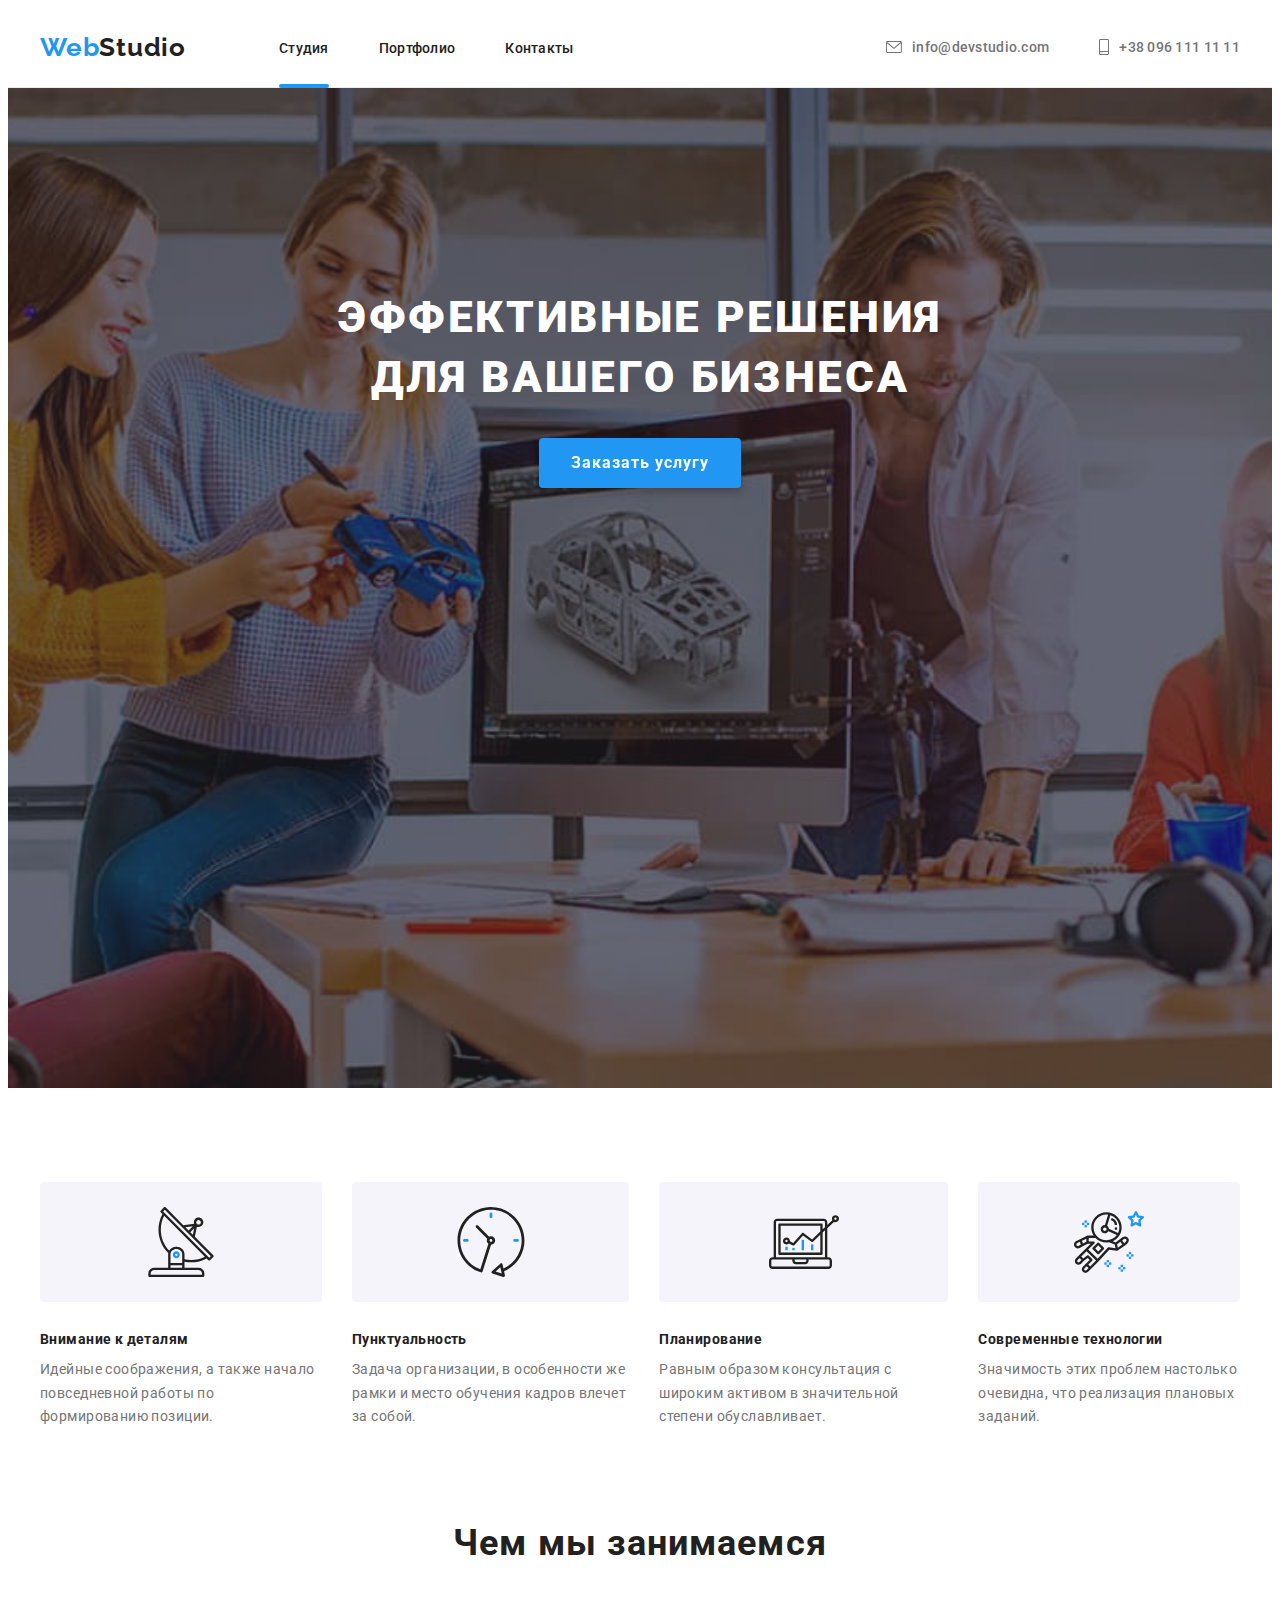
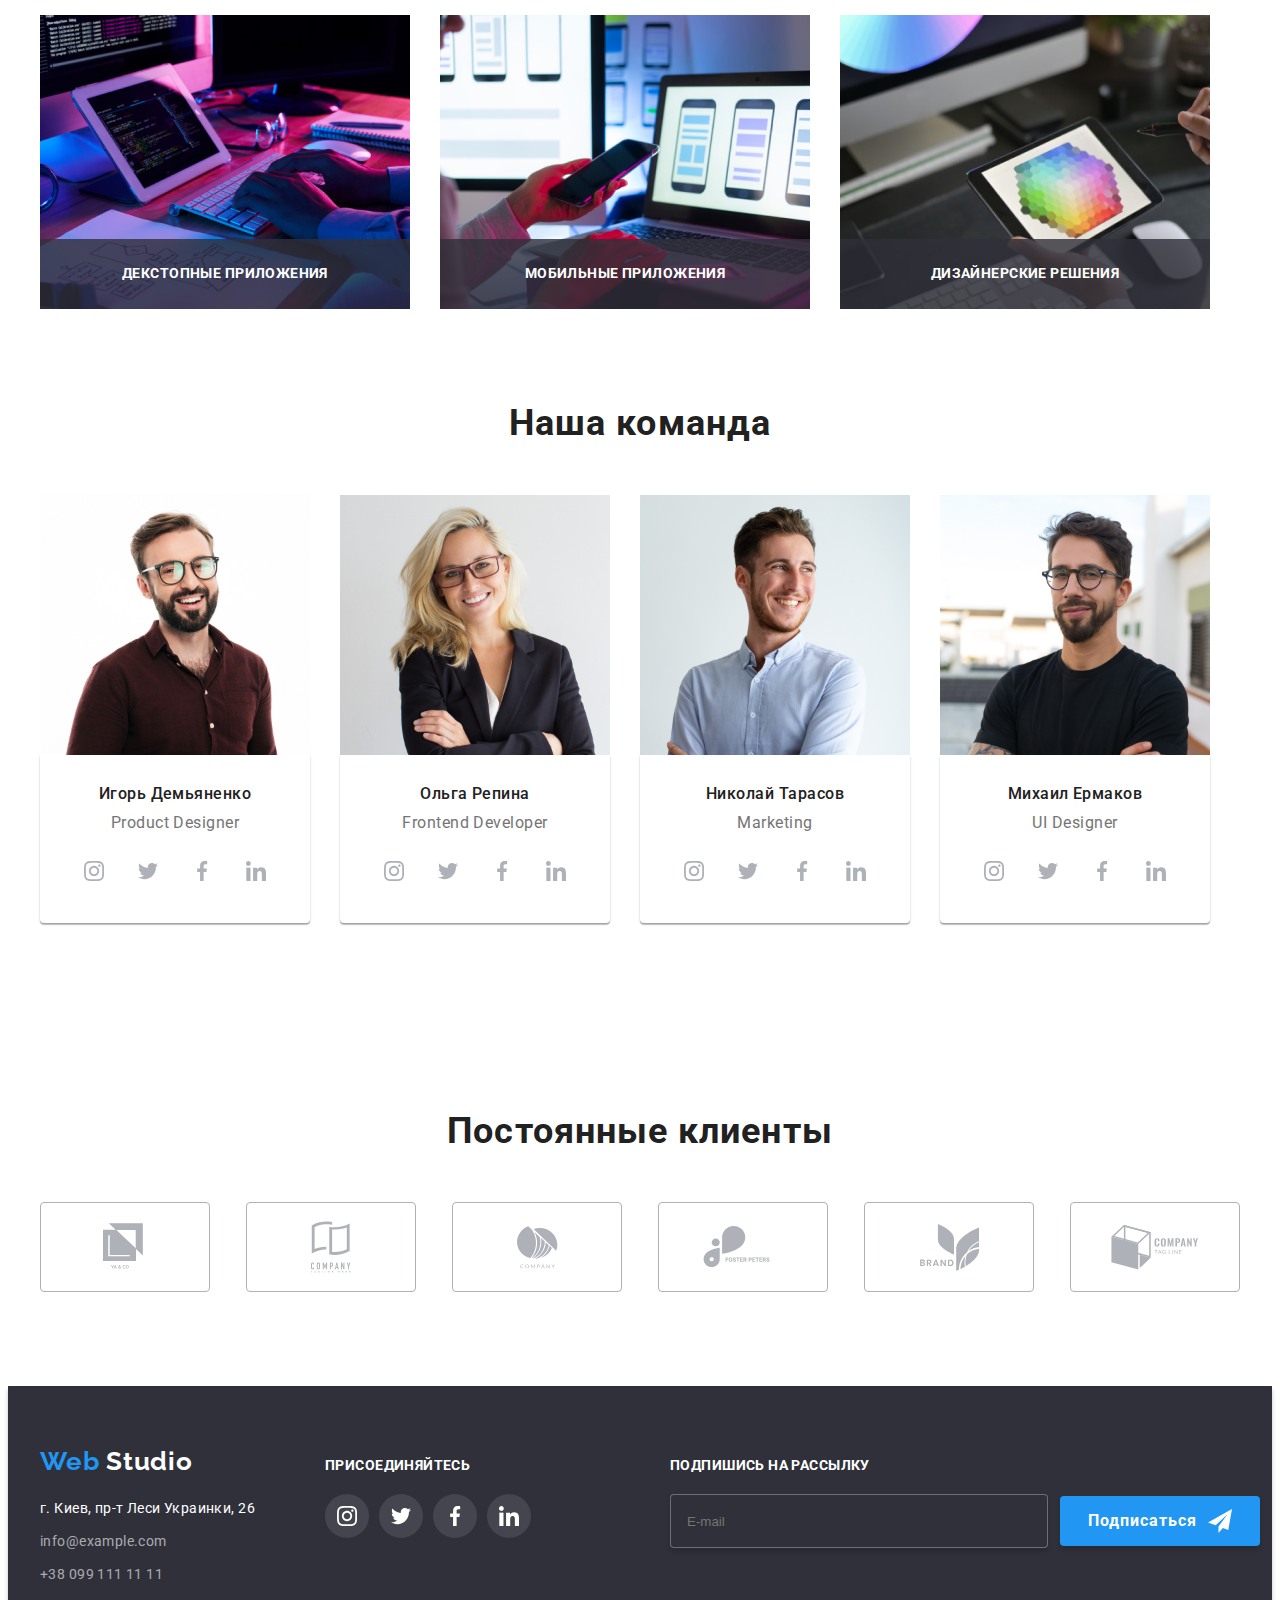
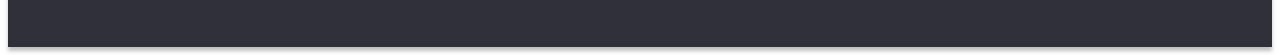
==== index.html @ d612d5bb "Добавление амперсанта" ====
<!DOCTYPE html>
<html lang="ru">
  <head>
    <meta charset="UTF-8" />
    <meta http-equiv="X-UA-Compatible" content="IE=edge" />
    <meta name="viewport" content="width=device-width, initial-scale=1.0" />
    <title>ВебСтудия</title>
    <link rel="preconnect" href="https://fonts.gstatic.com" />
    <link
      href="https://fonts.googleapis.com/css2?family=Raleway:wght@700&family=Roboto:wght@400;500;700;900&display=swap"
      rel="stylesheet"
    />
    <link
      rel="stylesheet"
      href="https://cdnjs.cloudflare.com/ajax/libs/modern-normalize/1.0.0/modern-normalize.css"
      integrity="sha512-Zx6MlUMKSVJoQ+83OwhdILe8cSEsCzfqThJd7J/VA2UrK6Ctj85p+xzqfyuNXE5B1k25uUdmJ2OzItbBy9GHAQ=="
      crossorigin="anonymous"
    />
    <link rel="stylesheet" href="./css/main.min.css" />
    <link
      rel="stylesheet"
      href="https://cdnjs.cloudflare.com/ajax/libs/animate.css/4.1.1/animate.min.css"
    />
  </head>
  <body>
    <header class="header">
      <div class="container nav-logo">
        <a class="logo"><span class="logo-web">Web</span>Studio</a>
        <nav class="navigation">
          <ul class="navigation-list list">
            <li class="navigation-item">
              <a class="navigation-link linner link" href="./index.html"
                >Студия</a
              >
            </li>
            <li class="navigation-item">
              <a class="navigation-link link" href="./portfolio.html"
                >Портфолио
              </a>
            </li>
            <li class="navigation-item">
              <a class="navigation-link link" href="">Контакты</a>
            </li>
          </ul>
        </nav>
        <ul class="navigation-list list">
          <li class="tel-list">
            <a class="tel-link link" href="mailto:info@example.com">
              <svg class="info-img" width="16px" height="12px">
                <use href="./images/sprite-too.svg#icon-envelope"></use>
              </svg>
              info@devstudio.com
            </a>
          </li>
          <li class="tel-list">
            <a class="tel-link link" href="tel:+380961111111">
              <svg class="info-img" width="10px" height="16px">
                <use href="./images/sprite-too.svg#icon-smartphone"></use>
              </svg>
              +38 096 111 11 11
            </a>
          </li>
        </ul>
      </div>
    </header>
    <main>
      <section class="hero overlay">
        <div class="container">
          <h1 class="main-heading">Эффективные решения для вашего бизнеса</h1>
          <button class="mobal-btn" type="button" data-modal-open>
            Заказать услугу
          </button>
        </div>
      </section>

      <section>
        <!-- features -->
        <h2 class="visually-hidden">Особенности</h2>

        <div class="container features">
          <ul class="list styless">
            <li class="lessons-pictures">
              <div class="block-svg">
                <svg class="features-svg">
                  <use href="./images/sprite-too.svg#icon-antenna"></use>
                </svg>
              </div>
              <h3 class="features-list">Внимание к деталям</h3>
              <p class="features-text">
                Идейные соображения, а также начало повседневной работы по
                формированию позиции.
              </p>
            </li>
            <li class="lessons-pictures">
              <div class="block-svg">
                <svg class="features-svg">
                  <use href="./images/sprite.svg#icon-clock"></use>
                </svg>
              </div>
              <h3 class="features-list">Пунктуальность</h3>
              <p class="features-text">
                Задача организации, в особенности же рамки и место обучения
                кадров влечет за собой.
              </p>
            </li>
            <li class="lessons-pictures">
              <div class="block-svg">
                <svg class="features-svg">
                  <use href="./images/sprite.svg#icon-diagram"></use>
                </svg>
              </div>
              <h3 class="features-list">Планирование</h3>
              <p class="features-text">
                Равным образом консультация с широким активом в значительной
                степени обуславливает.
              </p>
            </li>
            <li class="lessons-pictures">
              <div class="block-svg">
                <svg class="features-svg">
                  <use href="./images/sprite.svg#icon-astronaut"></use>
                </svg>
              </div>
              <h3 class="features-list">Современные технологии</h3>
              <p class="features-text">
                Значимость этих проблем настолько очевидна, что реализация
                плановых заданий.
              </p>
            </li>
          </ul>
        </div>
        <div class="container block">
          <h2 class="components">Чем мы занимаемся</h2>

          <ul class="list services">
            <li class="lessons-pictures">
              <img
                src="./images/img-studio/features1.png"
                alt="Работа с ноутом"
                width="370"
                height="294"
              />
              <div class="lessons-title">
                <h3 class="lessons-text">Декстопные приложения</h3>
              </div>
            </li>
            <li class="lessons-pictures">
              <img
                src="./images/img-studio/features2.png"
                alt="Работа с телефоном"
                width="370"
                height="294"
              />
              <div class="lessons-title">
                <h3 class="lessons-text">Мобильные приложения</h3>
              </div>
            </li>
            <li class="lessons-pictures">
              <img
                src="./images/img-studio/ftatures3.png"
                alt="Работа с планшетом"
                width="370"
                height="294"
              />
              <div class="lessons-title">
                <h3 class="lessons-text">Дизайнерские решения</h3>
              </div>
            </li>
          </ul>
        </div>
      </section>
      <section class="team-comando">
        <!-- rush-team -->

        <div class="container">
          <h2 class="components">Наша команда</h2>

          <ul class="list team">
            <li class="lessons-pictures">
              <img
                src="./images/img-studio/img-1.jpg"
                alt="дизайнер"
                width="270"
                height="260"
              />
              <div class="fio">
                <h3 class="rush-team">Игорь Демьяненко</h3>
                <p lang="en" class="profession">Product Designer</p>
                <ul class="social-list list link">
                  <li class="social-list-item">
                    <a href="" class="social-list-link">
                      <svg class="social-list-icon">
                        <use href="./images/sprite.svg#icon-instagram"></use>
                      </svg>
                    </a>
                  </li>
                  <li class="social-list-item">
                    <a href="" class="social-list-link">
                      <svg class="social-list-icon">
                        <use href="./images/sprite.svg#icon-twitter"></use>
                      </svg>
                    </a>
                  </li>
                  <li class="social-list-item">
                    <a href="" class="social-list-link">
                      <svg class="social-list-icon">
                        <use href="./images/sprite.svg#icon-facebook"></use>
                      </svg>
                    </a>
                  </li>
                  <li class="social-list-item">
                    <a href="" class="social-list-link">
                      <svg class="social-list-icon">
                        <use href="./images/sprite.svg#icon-linkedin"></use>
                      </svg>
                    </a>
                  </li>
                </ul>
              </div>
            </li>
            <li class="lessons-pictures">
              <img
                src="./images/img-studio/img-2.jpg"
                alt="разработчик"
                width="270"
                height="260"
              />
              <div class="fio">
                <h3 class="rush-team">Ольга Репина</h3>

                <p lang="en" class="profession">Frontend Developer</p>
                <ul class="social-list list link">
                  <li class="social-list-item">
                    <a href="" class="social-list-link">
                      <svg class="social-list-icon">
                        <use href="./images/sprite.svg#icon-instagram"></use>
                      </svg>
                    </a>
                  </li>
                  <li class="social-list-item">
                    <a href="" class="social-list-link">
                      <svg class="social-list-icon">
                        <use href="./images/sprite.svg#icon-twitter"></use>
                      </svg>
                    </a>
                  </li>
                  <li class="social-list-item">
                    <a href="" class="social-list-link">
                      <svg class="social-list-icon">
                        <use href="./images/sprite.svg#icon-facebook"></use>
                      </svg>
                    </a>
                  </li>
                  <li class="social-list-item">
                    <a href="" class="social-list-link">
                      <svg class="social-list-icon">
                        <use href="./images/sprite.svg#icon-linkedin"></use>
                      </svg>
                    </a>
                  </li>
                </ul>
              </div>
            </li>
            <li class="lessons-pictures">
              <img
                src="./images/img-studio/img-3.jpg"
                alt="маркетолог"
                width="270"
                height="260"
              />
              <div class="fio">
                <h3 class="rush-team">Николай Тарасов</h3>

                <p lang="en" class="profession">Marketing</p>
                <ul class="social-list list link">
                  <li class="social-list-item">
                    <a href="" class="social-list-link">
                      <svg class="social-list-icon">
                        <use href="./images/sprite.svg#icon-instagram"></use>
                      </svg>
                    </a>
                  </li>
                  <li class="social-list-item">
                    <a href="" class="social-list-link">
                      <svg class="social-list-icon">
                        <use href="./images/sprite.svg#icon-twitter"></use>
                      </svg>
                    </a>
                  </li>
                  <li class="social-list-item">
                    <a href="" class="social-list-link">
                      <svg class="social-list-icon">
                        <use href="./images/sprite.svg#icon-facebook"></use>
                      </svg>
                    </a>
                  </li>
                  <li class="social-list-item">
                    <a href="" class="social-list-link">
                      <svg class="social-list-icon">
                        <use href="./images/sprite.svg#icon-linkedin"></use>
                      </svg>
                    </a>
                  </li>
                </ul>
              </div>
            </li>
            <li class="lessons-pictures">
              <img
                src="./images/img-studio/img-4.jpg"
                alt="дизайнер"
                width="270"
                height="260"
              />
              <div class="fio">
                <h3 class="rush-team">Михаил Ермаков</h3>
                <p lang="en" class="profession">UI Designer</p>
                <ul class="social-list list link">
                  <li class="social-list-item">
                    <a href="" class="social-list-link">
                      <svg class="social-list-icon">
                        <use href="./images/sprite.svg#icon-instagram"></use>
                      </svg>
                    </a>
                  </li>
                  <li class="social-list-item">
                    <a href="" class="social-list-link">
                      <svg class="social-list-icon">
                        <use href="./images/sprite.svg#icon-twitter"></use>
                      </svg>
                    </a>
                  </li>
                  <li class="social-list-item">
                    <a href="" class="social-list-link">
                      <svg class="social-list-icon">
                        <use href="./images/sprite.svg#icon-facebook"></use>
                      </svg>
                    </a>
                  </li>
                  <li class="social-list-item">
                    <a href="" class="social-list-link">
                      <svg class="social-list-icon">
                        <use href="./images/sprite.svg#icon-linkedin"></use>
                      </svg>
                    </a>
                  </li>
                </ul>
              </div>
            </li>
          </ul>
        </div>
      </section>

      <!----Постоянные клиенты---->
      <section>
        <div class="container box">
          <h2 class="components">Постоянные клиенты</h2>

          <ul class="clients-list list">
            <li class="clients-list-item">
              <a href="" class="clients-link link">
                <svg class="clients-svg" width="44" height="49">
                  <use href="./images/sprite-client.svg#icon-logo-1"></use>
                </svg>
              </a>
            </li>
            <li class="clients-list-item">
              <a href="" class="clients-link link">
                <svg class="clients-svg" width="40" height="52">
                  <use href="./images/sprite-client.svg#icon-logo-2"></use>
                </svg>
              </a>
            </li>
            <li class="clients-list-item">
              <a href="" class="clients-link link">
                <svg class="clients-svg" width="41" height="43">
                  <use href="./images/sprite-client.svg#icon-logo-3"></use>
                </svg>
              </a>
            </li>
            <li class="clients-list-item">
              <a href="" class="clients-link link">
                <svg class="clients-svg" width="80" height="42">
                  <use href="./images/sprite-client.svg#icon-logo-4"></use>
                </svg>
              </a>
            </li>
            <li class="clients-list-item">
              <a href="" class="clients-link link">
                <svg class="clients-svg" width="59" height="47">
                  <use href="./images/sprite-client.svg#icon-logo-5"></use>
                </svg>
              </a>
            </li>
            <li class="clients-list-item">
              <a href="" class="clients-link link">
                <svg class="clients-svg" width="88" height="45">
                  <use href="./images/sprite-client.svg#icon-logo-6"></use>
                </svg>
              </a>
            </li>
          </ul>
        </div>
      </section>
    </main>

    <footer class="footer-black">
      <div class="container main-footer-box">
        <div class="footer-box">
          <address class="">
            <a class="logo-contact">
              <span class="logo-web">Web</span>
              <span class="logo-footer">Studio</span>
            </a>
            <div class="address-item">
              <p class="city">г. Киев, пр-т Леси Украинки, 26</p>
              <ul class="list">
                <li class="info">
                  <a class="mail-tel link" href="mailto:info@example.com"
                    >info@example.com</a
                  >
                </li>
                <li>
                  <a class="mail-tel link" href="tel:+380991111111"
                    >+38 099 111 11 11</a
                  >
                </li>
              </ul>
            </div>
          </address>
        </div>
        <div class="footer-box-second">
          <p class="footer-title">Присоединяйтесь</p>
          <ul class="footer-list list">
            <li class="social-item">
              <a href="" class="social-link link">
                <svg class="social-list-icon">
                  <use href="./images/sprite.svg#icon-instagram"></use>
                </svg>
              </a>
            </li>
            <li class="social-item">
              <a href="" class="social-link link">
                <svg class="social-list-icon">
                  <use href="./images/sprite.svg#icon-twitter"></use>
                </svg>
              </a>
            </li>
            <li class="social-item">
              <a href="" class="social-link link">
                <svg class="social-list-icon">
                  <use href="./images/sprite.svg#icon-facebook"></use>
                </svg>
              </a>
            </li>
            <li class="social-item">
              <a href="" class="social-link link">
                <svg class="social-list-icon">
                  <use href="./images/sprite.svg#icon-linkedin"></use>
                </svg>
              </a>
            </li>
          </ul>
        </div>

        <div class="footer-form-main">
          <form name="footer-form" class="footer-form-email">
            <b class="footer-text">Подпишись на рассылку</b>
            <span class="footer-email-button">
              <label>
                <input
                  type="email"
                  name="email"
                  placeholder="E-mail"
                  class="footer-email-input"
                />
              </label>
              <button type="submit" class="footer-form-button">
                <span class="footer-button-text">Подписаться</span>
                <svg class="footer-button-icon">
                  <use href="./images/sprite-f.svg#icon-icon-send"></use>
                </svg>
              </button>
            </span>
          </form>
        </div>
      </div>
    </footer>

    <div class="backdrop is-hidden" data-modal>
      <div class="modal">
        <button type="button" class="modal-close-btn" data-modal-close>
          <svg class="mobal-close-icon" width="11" height="11">
            <use href="./images/sprite-x.svg#icon-close"></use>
          </svg>
        </button>
        <form action="#" class="modal-form">
          <b class="mobal-form-text">Оставьте свои данные, мы вам перезвоним</b>
          <label class="modal-form-field">
            <span class="modal-name">Имя</span>

            <span class="modal-form-input-wrapper">
              <input
                type="text"
                name="user-name"
                class="modal-form-input"
                required
                minlength="2"
              />
              <svg class="modal-form-icon" width="18" height="18">
                <use href="./images/sprite-modal.svg#icon-person"></use>
              </svg>
            </span>
          </label>
          <label class="modal-form-field">
            <span class="modal-name">Телефон</span>

            <span class="modal-form-input-wrapper">
              <input
                type="tel"
                name="user-phone"
                class="modal-form-input"
                required
                pattern="[0-9]{3}-[0-9]{3}-[0-9]{2}-[0-9]{2}"
                title="096-111-11-11"
              />
              <svg class="modal-form-icon" width="18" height="18">
                <use
                  href="./images/sprite-modal.svg#icon-phone-black-18dp-1"
                ></use>
              </svg>
            </span>
          </label>
          <label class="modal-form-field">
            <span class="modal-name">Почта</span>

            <span class="modal-form-input-wrapper">
              <input type="email" name="user-email" class="modal-form-input" />
              <svg class="modal-form-icon" width="18" height="18">
                <use
                  href="./images/sprite-modal.svg#icon-email-black-18dp-1"
                ></use>
              </svg>
            </span>
          </label>
          <label class="modal-form-field">
            <span class="modal-name">Комментарий</span>

            <span class="user-form-message">
              <textarea
                name="user-massage"
                class="modal-form-message"
                placeholder="Введите текст"
              ></textarea>
            </span>
          </label>
          <input
            type="checkbox"
            id="user-term"
            name="user-term"
            class="modal-form-term visually-hidden"
          />
          <label for="user-term" class="modal-form-check-desc"
            >Соглашаюсь с рассылкой и принимаю&nbsp;
            <a href="" class="contract">Условия договора</a>
          </label>
          <button type="submit" class="modal-form-btn">Отправить</button>
        </form>
      </div>
    </div>
    <script src="./js/modal.js"></script>
  </body>
</html>
---- css/main.min.css ----
:root{--main-font: Roboto, sans-serif;--secondari-font: Raleway, sans-serif;--accent-color: #2196f3;--accent-text-color: #212121;--accent-too-color: #757575;--color-white: #ffffff;--card-set-gap: 30px;--functcii--transition: 250ms cubic-bezier(0.4, 0, 0.2, 1)}.visually-hidden{position:absolute;width:1px;height:1px;margin:-1px;border:0;padding:0;white-space:nowrap;clip-path:inset(100%);clip:rect(0 0 0 0);overflow:hidden}body{font-family:var(--main-font)}.link{text-decoration:none}.list{list-style:none}.address{font-style:normal}button{font-family:inherit}h1,h2,h3,h4,h5,h6,p{margin:0}ul,ol{margin:0;padding:0}img{display:block;max-width:100%}.container{margin-left:auto;margin-right:auto;width:1200px;padding-left:15px;padding-right:15px}.mobal-btn{font-weight:700;font-size:16px;line-height:1.87;letter-spacing:0.06em;cursor:pointer;background-color:var(--accent-color);color:var(--color-white);padding:10px 32px;filter:drop-shadow(0px 4px 4px rgba(0,0,0,0.25));border-radius:4px;border:0;transition:background-color 250ms cubic-bezier(0.4, 0, 0.2, 1)}.mobal-btn:hover,.mobal-btn:focus{background-color:#1182df}.logo{font-family:var(--secondari-font);font-weight:700;font-size:26px;line-height:1.19;letter-spacing:0.03em;color:var(--accent-text-color);margin-right:93px}.logo-web{color:var(--accent-color)}.social-list-icon{width:20px;height:20px;fill:currentColor;transition:250ms cubic-bezier(0.4, 0, 0.2, 1)}.social-list-link:hover .social-list-icon,.social-list-link:focus .social-list-icon{color:var(--color-white)}.social-list{display:flex;align-items:center;justify-content:space-between}.social-list-link{display:flex;justify-content:center;align-items:center;width:44px;height:44px;border-radius:50%;color:#afb1b8;transition:250ms cubic-bezier(0.4, 0, 0.2, 1)}.social-list-link:hover,.social-list-link:focus{background-color:var(--accent-color);color:var(--accent-color)}.footer-list{display:flex;align-items:center;justify-content:space-between;margin-top:20px;width:206px;height:44px}.social-item{display:flex;align-items:center;justify-content:center}.social-link{display:flex;justify-content:center;align-items:center;width:44px;height:44px;border-radius:50%;color:var(--color-white);background-color:rgba(255,255,255,0.1);transition:250ms cubic-bezier(0.4, 0, 0.2, 1);color:var(--color-white)}.social-link:hover,.social-link:focus{background-color:var(--accent-color);color:var(--color-white)}.components{font-weight:700;font-size:36px;line-height:1.16;text-align:center;letter-spacing:0.03em;color:var(--accent-text-color);margin-bottom:50px}.lessons-pictures{background:var(--color-white);position:relative}.lessons-pictures:not(:last-child){margin-right:30px}.logo-footer{color:var(--color-white)}.logo-contact{font-family:var(--secondari-font);font-weight:700;font-size:26px;line-height:1.19;letter-spacing:0.03em;color:var(--accent-text-color);margin-bottom:20px;font-style:normal;display:block}.city{font-size:14px;line-height:1.71;letter-spacing:0.03em;color:var(--color-white);margin-bottom:9px}.info:not(:last-child){margin-bottom:9px}.mail-tel{font-size:14px;line-height:1.71;letter-spacing:0.03em;color:rgba(255,255,255,0.6);background:#2f303a}.address-item{font-style:normal}.address-item:not(:last-child){margin-bottom:9px}.backdrop{position:fixed;top:0;left:0;width:100vw;height:100vh;background-color:rgba(0,0,0,0.5);opacity:1;transition:opascity 250ms cubic-bezier(0.4, 0, 0.2, 1),250ms cubic-bezier(0.4, 0, 0.2, 1)}.modal{position:absolute;top:50%;left:50%;width:528px;height:580px;background-color:var(--color-white);padding:40px;transform:translate(-50%, -50%) scale(1);transition:transform 250ms cubic-bezier(0.4, 0, 0.2, 1)}.modal-close-btn{position:absolute;justify-content:center;align-items:center;top:8px;right:8px;width:30px;height:30px;background:transparent;border:1px solid rgba(0,0,0,0.1);border-radius:50%;cursor:pointer;outline:none;transition:fill 250ms cubic-bezier(0.4, 0, 0.2, 1)}.modal-close-btn:hover,.modal-close-btn:focus{fill:var(--accent-color)}.is-hidden{opacity:0;visibility:hidden;pointer-events:none}.backdrop.is-hidden .modal{transform:translate(-50%, -50%) scale(1.1)}.mobal-form-text{font-weight:700;font-size:20px;line-height:1.15;text-align:center;letter-spacing:0.03em;color:#212121;margin-bottom:12px}.modal-form{display:flex;flex-direction:column}.modal-form-input-wrapper{position:relative;display:block;margin-top:4px;margin-bottom:10px}.user-form-message{display:block;margin-top:4px;margin-bottom:20px}.modal-form-input{width:100%;height:40px;border:1px solid rgba(33,33,33,0.2);border-radius:4px;padding-left:42px;transition:border-color 250ms cubic-bezier(0.4, 0, 0.2, 1)}.modal-form-input:focus{outline:none;border-color:var(--accent-color)}.modal-form-icon{position:absolute;top:50%;left:12px;transform:translateY(-50%);fill:#212121;transition:fill 250ms cubic-bezier(0.4, 0, 0.2, 1)}.modal-form-input:focus+.modal-form-icon{fill:var(--accent-color)}.modal-form-message{width:100%;height:120px;border:1px solid rgba(33,33,33,0.2);border-radius:4px;padding:12px 16px;resize:none;transition:border-color 250ms cubic-bezier(0.4, 0, 0.2, 1)}.modal-form-message:focus{outline:none;border-color:var(--accent-color)}.modal-form-check-desc{font-size:12px;display:flex;align-items:center}.modal-form-check-desc::before{content:"";display:block;width:16px;height:16px;border:1px solid #000000;cursor:pointer;margin-right:8px}.modal-form-term:checked+.modal-form-check-desc::before{background-image:url("../images/vector.svg");background-position:center;background-color:var(--accent-color);background-repeat:no-repeat}.modal-form-term:focus+.modal-form-check-desc::before{box-shadow:0 0 0 1px #2196f3}.modal-form-btn{font-weight:700;font-size:16px;line-height:1.87;letter-spacing:0.06em;cursor:pointer;background-color:var(--accent-color);color:var(--color-white);padding:10px 32px;filter:drop-shadow(0px 4px 4px rgba(0,0,0,0.25));border-radius:4px;border:0;margin-top:30px;align-self:center;transition:background-color 250ms cubic-bezier(0.4, 0, 0.2, 1)}.modal-form-btn:hover,.modal-form-btn:focus{background-color:#1182df}.contract{color:var(--accent-color)}.modal-name{font-size:12px;line-height:1.16;letter-spacing:0.01em;color:#757575}.header{padding-top:24px;padding-bottom:24px;display:flex;justify-content:space-between;align-items:center;border-bottom:1px solid #ececec}.tel-link{display:flex;justify-content:center;align-items:center;font-weight:500;font-size:14px;line-height:1.1;letter-spacing:0.02em;color:var(--accent-too-color);transition:var(--functcii--transition)}.tel-link:hover,.tel-link:focus{color:var(--accent-color);transition:250ms cubic-bezier(0.4, 0, 0.2, 1)}.tel-list{display:block}.tel-list:not(:last-child){margin-right:50px}.info-img{justify-content:center;align-items:center;margin-right:10px;fill:currentColor}.linner::after{content:"";position:absolute;left:0;bottom:0;display:block;width:100%;height:4px;background-color:var(--accent-color);margin-bottom:-32px;border-radius:2px}.navigation{display:flex;align-items:center}.navigation-list{display:flex;margin-left:auto;align-items:center}.nav-logo{display:flex;align-items:center}.navigation-link{font-weight:500;font-size:14px;line-height:1.14;letter-spacing:0.02em;color:var(--accent-text-color);position:relative;transition:var(--functcii--transition)}.navigation-link:hover,.navigation-link:focus{background-color:var(--color-white);color:var(--accent-color);transition:var(--functcii--transition)}.navigation-item:not(:last-child){margin-right:50px}.hero{color:var(--color-white);background-color:#2f303a;text-align:center;padding-top:200px;padding-bottom:200px}.overlay{max-width:1600px;height:600px;margin-left:auto;margin-right:auto;background-image:linear-gradient(to right, rgba(47,48,58,0.4), rgba(47,48,58,0.4)),url("../images/img-studio/Img-9.jpg");background-repeat:no-repeat;background-position:center 0;background-size:cover}.main-heading{font-weight:900;font-size:44px;line-height:1.36;text-align:center;letter-spacing:0.06em;text-transform:uppercase;margin:0 auto;margin-bottom:30px;max-width:696px}.features-list{font-weight:700;font-size:14px;line-height:1.14;letter-spacing:0.03em;color:var(--accent-text-color);margin-bottom:10px}.features-text{font-size:14px;line-height:1.7;letter-spacing:0.03em;color:var(--accent-too-color)}.features{display:flex;padding-bottom:47px;padding-top:94px}.features-svg{width:70px;height:70px}.block-svg{display:flex;height:120px;background-repeat:no-repeat;background-position:center;align-items:center;justify-content:center;margin-bottom:30px;background:#f5f4fa;border-radius:4px}.styless{display:flex}.lessons-title{display:flex;justify-content:center;align-items:center;width:100%;height:70px;position:absolute;bottom:0;pointer-events:none;background-color:rgba(47,48,58,0.8)}.lessons-text{font-weight:700;font-size:14px;line-height:1.14;text-align:center;letter-spacing:0.03em;text-transform:uppercase;color:var(--color-white)}.services{display:flex}.block{padding-top:47px}.team{display:flex}.fio{padding:30px 32px;background:var(--color-white);box-shadow:0px 1px 3px rgba(0,0,0,0.12),0px 1px 1px rgba(0,0,0,0.14),0px 2px 1px rgba(0,0,0,0.2);border-radius:0px 0px 4px 4px}.rush-team{font-weight:500;font-size:16px;line-height:1.18;text-align:center;letter-spacing:0.03em;color:var(--accent-text-color);margin-bottom:10px}.profession{font-size:16px;line-height:1.18;text-align:center;letter-spacing:0.03em;color:var(--accent-too-color);margin-bottom:16px}.team-comando{padding-top:94px;padding-bottom:86px}.clients-list{display:flex;align-items:center;justify-content:space-between}.clients-link{display:flex;justify-content:center;align-items:center;width:170px;height:90px;border:1px solid #afb1b8;box-sizing:border-box;border-radius:4px;color:#afb1b8;transition:250ms cubic-bezier(0.4, 0, 0.2, 1)}.clients-link:hover,.clients-link:focus{border-color:var(--accent-color);color:var(--accent-color)}.clients-svg{fill:currentColor;transition:250ms cubic-bezier(0.4, 0, 0.2, 1)}.clients-link:hover .clients-svg,.clients-link:focus .clients-svg{color:var(--accent-color);border-color:var(--accent-color)}.box{padding-top:102px;padding-bottom:94px}.main-footer-box{display:flex;align-items:baseline}.footer-box{display:flex;flex-direction:column}.footer-box-second{display:flex;flex-direction:column;width:206px;margin-left:70px}.footer-black{background:#2f303a;box-shadow:0px 4px 4px rgba(0,0,0,0.25);padding-top:60px;padding-bottom:60px}.footer-title{font-weight:700;font-size:14px;line-height:1.14;letter-spacing:0.03em;text-transform:uppercase;color:var(--color-white)}.footer-text{display:block;font-size:14px;line-height:1.14;letter-spacing:0.03em;text-transform:uppercase;color:#ffffff;margin-bottom:20px}.footer-form-main{display:flex;flex-direction:column;width:570px;margin-left:auto}.footer-form-button{display:flex;align-items:center;min-width:200px;height:50px;margin-left:12px;padding:10px 28px;background:var(--accent-color);box-shadow:0px 4px 4px rgba(0,0,0,0.15);border-radius:4px;cursor:pointer;border:0;justify-content:space-between}.footer-button-text{font-size:16px;line-height:1.88;font-weight:700;display:flex;align-items:center;text-align:center;letter-spacing:0.06em;color:#ffffff}.footer-email-button{display:flex;align-items:center}.footer-email-input{height:50px;min-width:358px;padding-left:16px;border:1px solid rgba(255,255,255,0.3);box-shadow:0px 4px 4px rgba(0,0,0,0.15);border-radius:4px;background:#2f303a;color:var(--color-white)}.footer-email-input:focus{border-color:var(--accent-color);outline:none}.footer-button-icon{width:24px;height:24px}
/*# sourceMappingURL=main.min.css.map */
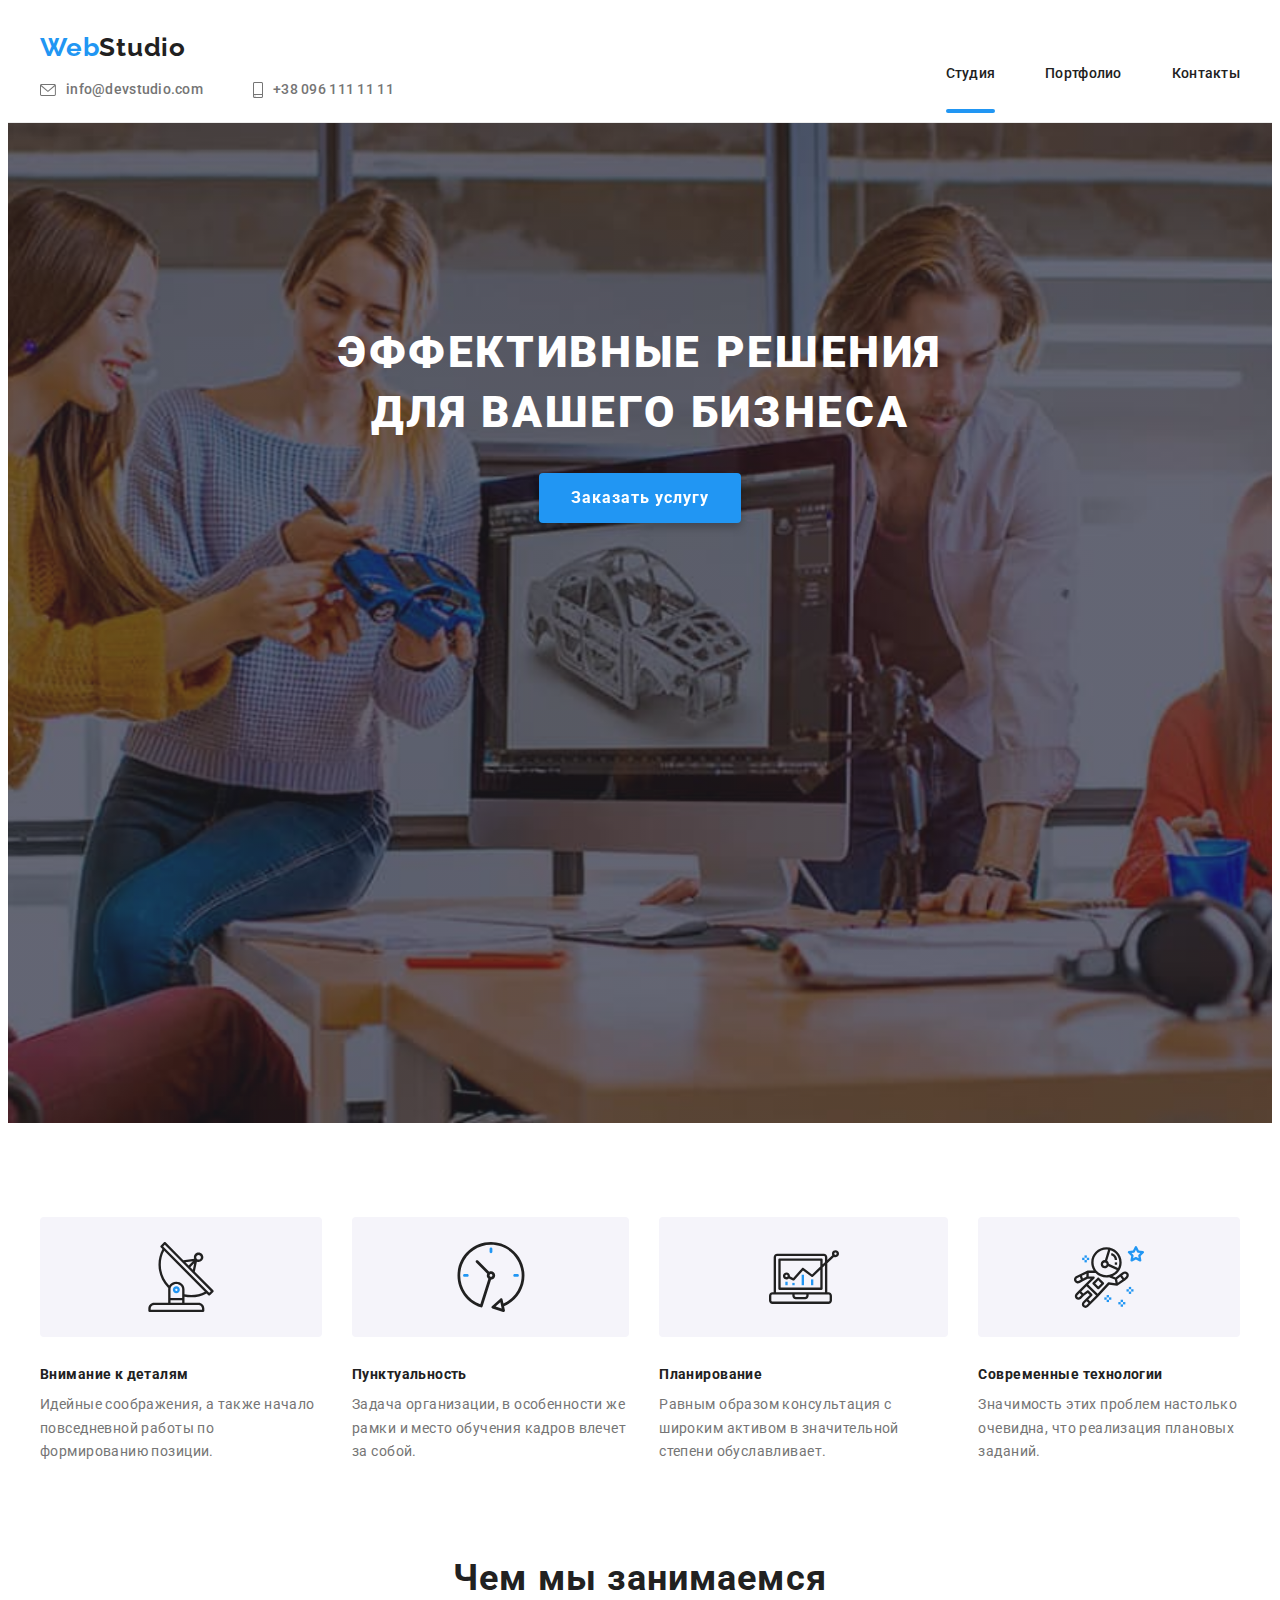
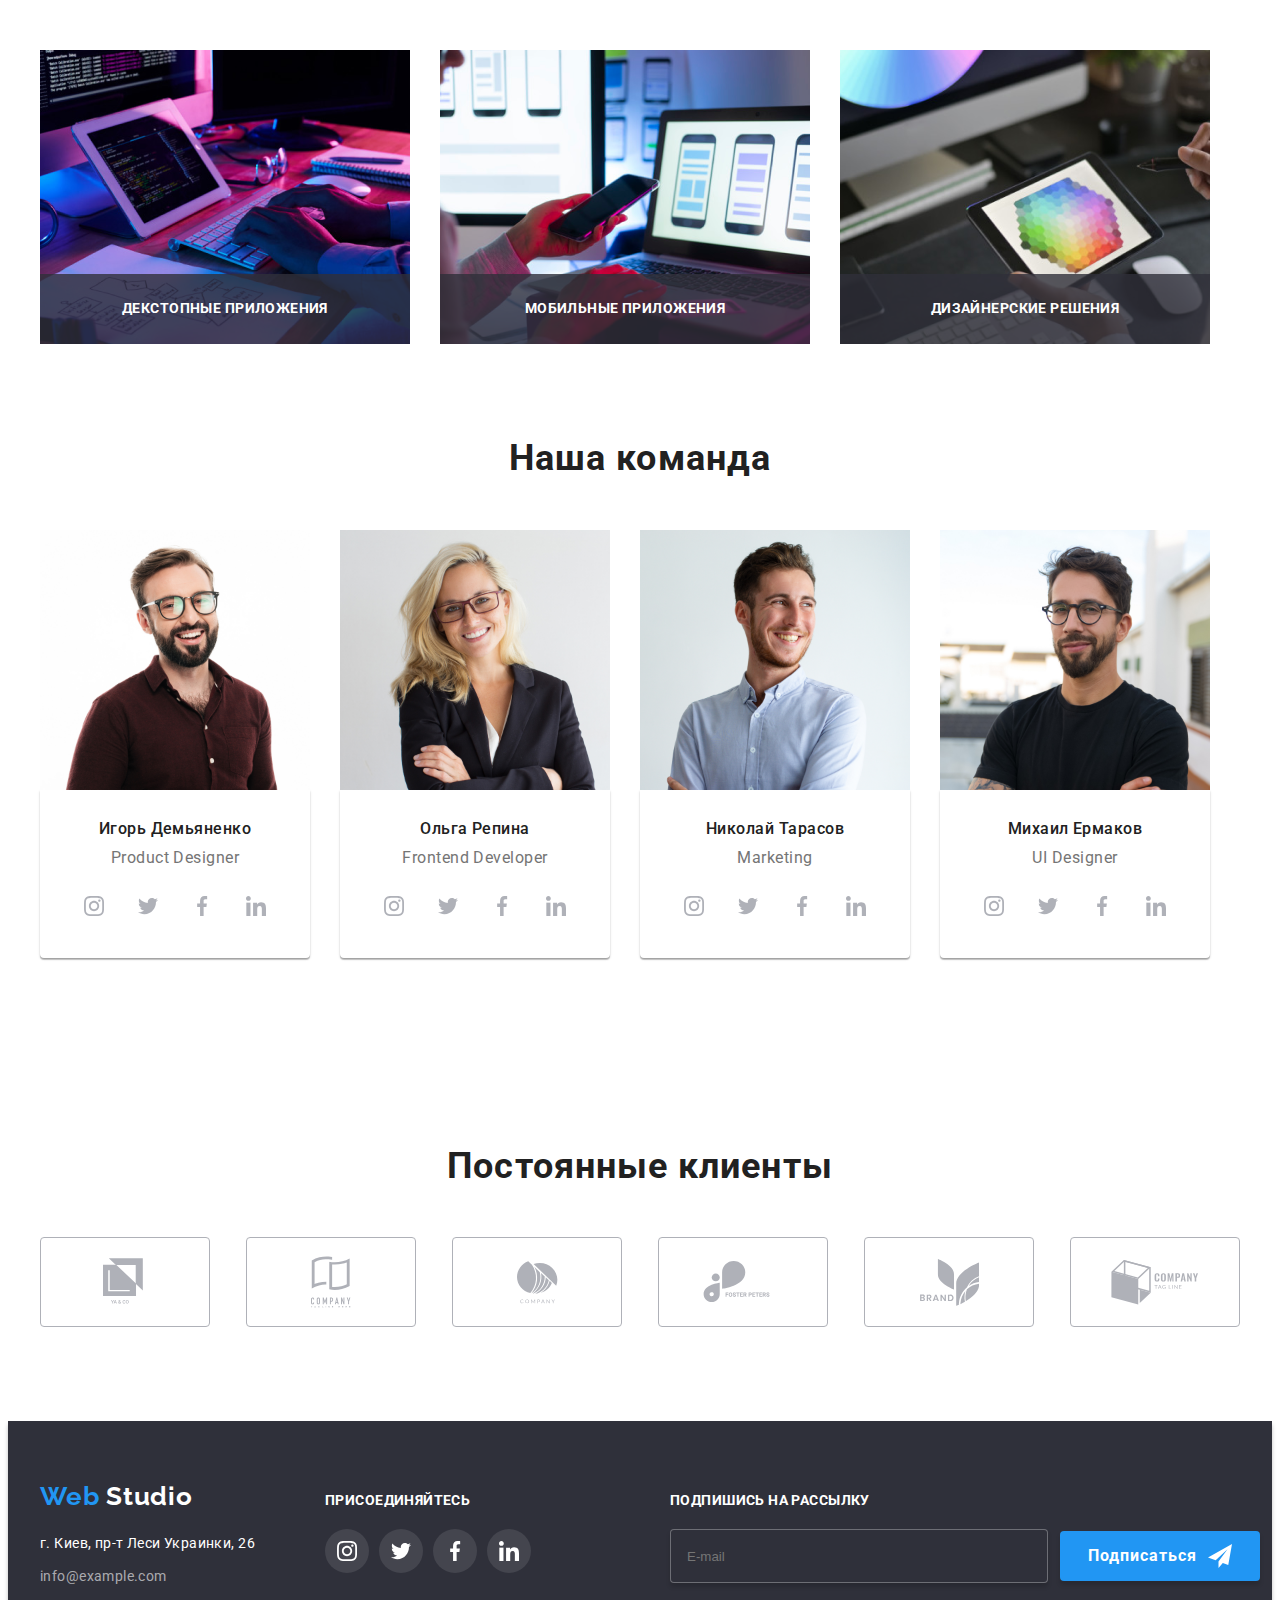
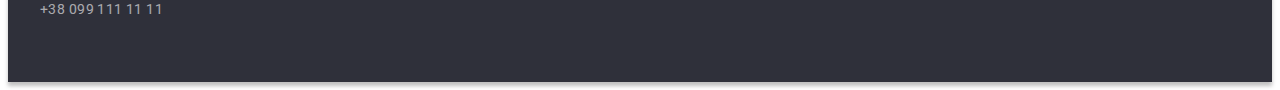
==== commit dca0f44d: "Работа с ВЕМ" ====
--- a/index.html
+++ b/index.html
@@ -24,7 +24,7 @@
   </head>
   <body>
     <header class="header">
-      <div class="container nav-logo">
+      <div class="container container__nav-logo">
         <a class="logo"><span class="logo-web">Web</span>Studio</a>
         <nav class="navigation">
           <ul class="navigation-list list">
--- a/css/main.min.css
+++ b/css/main.min.css
@@ -1,2 +1,2 @@
-:root{--main-font: Roboto, sans-serif;--secondari-font: Raleway, sans-serif;--accent-color: #2196f3;--accent-text-color: #212121;--accent-too-color: #757575;--color-white: #ffffff;--card-set-gap: 30px;--functcii--transition: 250ms cubic-bezier(0.4, 0, 0.2, 1)}.visually-hidden{position:absolute;width:1px;height:1px;margin:-1px;border:0;padding:0;white-space:nowrap;clip-path:inset(100%);clip:rect(0 0 0 0);overflow:hidden}body{font-family:var(--main-font)}.link{text-decoration:none}.list{list-style:none}.address{font-style:normal}button{font-family:inherit}h1,h2,h3,h4,h5,h6,p{margin:0}ul,ol{margin:0;padding:0}img{display:block;max-width:100%}.container{margin-left:auto;margin-right:auto;width:1200px;padding-left:15px;padding-right:15px}.mobal-btn{font-weight:700;font-size:16px;line-height:1.87;letter-spacing:0.06em;cursor:pointer;background-color:var(--accent-color);color:var(--color-white);padding:10px 32px;filter:drop-shadow(0px 4px 4px rgba(0,0,0,0.25));border-radius:4px;border:0;transition:background-color 250ms cubic-bezier(0.4, 0, 0.2, 1)}.mobal-btn:hover,.mobal-btn:focus{background-color:#1182df}.logo{font-family:var(--secondari-font);font-weight:700;font-size:26px;line-height:1.19;letter-spacing:0.03em;color:var(--accent-text-color);margin-right:93px}.logo-web{color:var(--accent-color)}.social-list-icon{width:20px;height:20px;fill:currentColor;transition:250ms cubic-bezier(0.4, 0, 0.2, 1)}.social-list-link:hover .social-list-icon,.social-list-link:focus .social-list-icon{color:var(--color-white)}.social-list{display:flex;align-items:center;justify-content:space-between}.social-list-link{display:flex;justify-content:center;align-items:center;width:44px;height:44px;border-radius:50%;color:#afb1b8;transition:250ms cubic-bezier(0.4, 0, 0.2, 1)}.social-list-link:hover,.social-list-link:focus{background-color:var(--accent-color);color:var(--accent-color)}.footer-list{display:flex;align-items:center;justify-content:space-between;margin-top:20px;width:206px;height:44px}.social-item{display:flex;align-items:center;justify-content:center}.social-link{display:flex;justify-content:center;align-items:center;width:44px;height:44px;border-radius:50%;color:var(--color-white);background-color:rgba(255,255,255,0.1);transition:250ms cubic-bezier(0.4, 0, 0.2, 1);color:var(--color-white)}.social-link:hover,.social-link:focus{background-color:var(--accent-color);color:var(--color-white)}.components{font-weight:700;font-size:36px;line-height:1.16;text-align:center;letter-spacing:0.03em;color:var(--accent-text-color);margin-bottom:50px}.lessons-pictures{background:var(--color-white);position:relative}.lessons-pictures:not(:last-child){margin-right:30px}.logo-footer{color:var(--color-white)}.logo-contact{font-family:var(--secondari-font);font-weight:700;font-size:26px;line-height:1.19;letter-spacing:0.03em;color:var(--accent-text-color);margin-bottom:20px;font-style:normal;display:block}.city{font-size:14px;line-height:1.71;letter-spacing:0.03em;color:var(--color-white);margin-bottom:9px}.info:not(:last-child){margin-bottom:9px}.mail-tel{font-size:14px;line-height:1.71;letter-spacing:0.03em;color:rgba(255,255,255,0.6);background:#2f303a}.address-item{font-style:normal}.address-item:not(:last-child){margin-bottom:9px}.backdrop{position:fixed;top:0;left:0;width:100vw;height:100vh;background-color:rgba(0,0,0,0.5);opacity:1;transition:opascity 250ms cubic-bezier(0.4, 0, 0.2, 1),250ms cubic-bezier(0.4, 0, 0.2, 1)}.modal{position:absolute;top:50%;left:50%;width:528px;height:580px;background-color:var(--color-white);padding:40px;transform:translate(-50%, -50%) scale(1);transition:transform 250ms cubic-bezier(0.4, 0, 0.2, 1)}.modal-close-btn{position:absolute;justify-content:center;align-items:center;top:8px;right:8px;width:30px;height:30px;background:transparent;border:1px solid rgba(0,0,0,0.1);border-radius:50%;cursor:pointer;outline:none;transition:fill 250ms cubic-bezier(0.4, 0, 0.2, 1)}.modal-close-btn:hover,.modal-close-btn:focus{fill:var(--accent-color)}.is-hidden{opacity:0;visibility:hidden;pointer-events:none}.backdrop.is-hidden .modal{transform:translate(-50%, -50%) scale(1.1)}.mobal-form-text{font-weight:700;font-size:20px;line-height:1.15;text-align:center;letter-spacing:0.03em;color:#212121;margin-bottom:12px}.modal-form{display:flex;flex-direction:column}.modal-form-input-wrapper{position:relative;display:block;margin-top:4px;margin-bottom:10px}.user-form-message{display:block;margin-top:4px;margin-bottom:20px}.modal-form-input{width:100%;height:40px;border:1px solid rgba(33,33,33,0.2);border-radius:4px;padding-left:42px;transition:border-color 250ms cubic-bezier(0.4, 0, 0.2, 1)}.modal-form-input:focus{outline:none;border-color:var(--accent-color)}.modal-form-icon{position:absolute;top:50%;left:12px;transform:translateY(-50%);fill:#212121;transition:fill 250ms cubic-bezier(0.4, 0, 0.2, 1)}.modal-form-input:focus+.modal-form-icon{fill:var(--accent-color)}.modal-form-message{width:100%;height:120px;border:1px solid rgba(33,33,33,0.2);border-radius:4px;padding:12px 16px;resize:none;transition:border-color 250ms cubic-bezier(0.4, 0, 0.2, 1)}.modal-form-message:focus{outline:none;border-color:var(--accent-color)}.modal-form-check-desc{font-size:12px;display:flex;align-items:center}.modal-form-check-desc::before{content:"";display:block;width:16px;height:16px;border:1px solid #000000;cursor:pointer;margin-right:8px}.modal-form-term:checked+.modal-form-check-desc::before{background-image:url("../images/vector.svg");background-position:center;background-color:var(--accent-color);background-repeat:no-repeat}.modal-form-term:focus+.modal-form-check-desc::before{box-shadow:0 0 0 1px #2196f3}.modal-form-btn{font-weight:700;font-size:16px;line-height:1.87;letter-spacing:0.06em;cursor:pointer;background-color:var(--accent-color);color:var(--color-white);padding:10px 32px;filter:drop-shadow(0px 4px 4px rgba(0,0,0,0.25));border-radius:4px;border:0;margin-top:30px;align-self:center;transition:background-color 250ms cubic-bezier(0.4, 0, 0.2, 1)}.modal-form-btn:hover,.modal-form-btn:focus{background-color:#1182df}.contract{color:var(--accent-color)}.modal-name{font-size:12px;line-height:1.16;letter-spacing:0.01em;color:#757575}.header{padding-top:24px;padding-bottom:24px;display:flex;justify-content:space-between;align-items:center;border-bottom:1px solid #ececec}.tel-link{display:flex;justify-content:center;align-items:center;font-weight:500;font-size:14px;line-height:1.1;letter-spacing:0.02em;color:var(--accent-too-color);transition:var(--functcii--transition)}.tel-link:hover,.tel-link:focus{color:var(--accent-color);transition:250ms cubic-bezier(0.4, 0, 0.2, 1)}.tel-list{display:block}.tel-list:not(:last-child){margin-right:50px}.info-img{justify-content:center;align-items:center;margin-right:10px;fill:currentColor}.linner::after{content:"";position:absolute;left:0;bottom:0;display:block;width:100%;height:4px;background-color:var(--accent-color);margin-bottom:-32px;border-radius:2px}.navigation{display:flex;align-items:center}.navigation-list{display:flex;margin-left:auto;align-items:center}.nav-logo{display:flex;align-items:center}.navigation-link{font-weight:500;font-size:14px;line-height:1.14;letter-spacing:0.02em;color:var(--accent-text-color);position:relative;transition:var(--functcii--transition)}.navigation-link:hover,.navigation-link:focus{background-color:var(--color-white);color:var(--accent-color);transition:var(--functcii--transition)}.navigation-item:not(:last-child){margin-right:50px}.hero{color:var(--color-white);background-color:#2f303a;text-align:center;padding-top:200px;padding-bottom:200px}.overlay{max-width:1600px;height:600px;margin-left:auto;margin-right:auto;background-image:linear-gradient(to right, rgba(47,48,58,0.4), rgba(47,48,58,0.4)),url("../images/img-studio/Img-9.jpg");background-repeat:no-repeat;background-position:center 0;background-size:cover}.main-heading{font-weight:900;font-size:44px;line-height:1.36;text-align:center;letter-spacing:0.06em;text-transform:uppercase;margin:0 auto;margin-bottom:30px;max-width:696px}.features-list{font-weight:700;font-size:14px;line-height:1.14;letter-spacing:0.03em;color:var(--accent-text-color);margin-bottom:10px}.features-text{font-size:14px;line-height:1.7;letter-spacing:0.03em;color:var(--accent-too-color)}.features{display:flex;padding-bottom:47px;padding-top:94px}.features-svg{width:70px;height:70px}.block-svg{display:flex;height:120px;background-repeat:no-repeat;background-position:center;align-items:center;justify-content:center;margin-bottom:30px;background:#f5f4fa;border-radius:4px}.styless{display:flex}.lessons-title{display:flex;justify-content:center;align-items:center;width:100%;height:70px;position:absolute;bottom:0;pointer-events:none;background-color:rgba(47,48,58,0.8)}.lessons-text{font-weight:700;font-size:14px;line-height:1.14;text-align:center;letter-spacing:0.03em;text-transform:uppercase;color:var(--color-white)}.services{display:flex}.block{padding-top:47px}.team{display:flex}.fio{padding:30px 32px;background:var(--color-white);box-shadow:0px 1px 3px rgba(0,0,0,0.12),0px 1px 1px rgba(0,0,0,0.14),0px 2px 1px rgba(0,0,0,0.2);border-radius:0px 0px 4px 4px}.rush-team{font-weight:500;font-size:16px;line-height:1.18;text-align:center;letter-spacing:0.03em;color:var(--accent-text-color);margin-bottom:10px}.profession{font-size:16px;line-height:1.18;text-align:center;letter-spacing:0.03em;color:var(--accent-too-color);margin-bottom:16px}.team-comando{padding-top:94px;padding-bottom:86px}.clients-list{display:flex;align-items:center;justify-content:space-between}.clients-link{display:flex;justify-content:center;align-items:center;width:170px;height:90px;border:1px solid #afb1b8;box-sizing:border-box;border-radius:4px;color:#afb1b8;transition:250ms cubic-bezier(0.4, 0, 0.2, 1)}.clients-link:hover,.clients-link:focus{border-color:var(--accent-color);color:var(--accent-color)}.clients-svg{fill:currentColor;transition:250ms cubic-bezier(0.4, 0, 0.2, 1)}.clients-link:hover .clients-svg,.clients-link:focus .clients-svg{color:var(--accent-color);border-color:var(--accent-color)}.box{padding-top:102px;padding-bottom:94px}.main-footer-box{display:flex;align-items:baseline}.footer-box{display:flex;flex-direction:column}.footer-box-second{display:flex;flex-direction:column;width:206px;margin-left:70px}.footer-black{background:#2f303a;box-shadow:0px 4px 4px rgba(0,0,0,0.25);padding-top:60px;padding-bottom:60px}.footer-title{font-weight:700;font-size:14px;line-height:1.14;letter-spacing:0.03em;text-transform:uppercase;color:var(--color-white)}.footer-text{display:block;font-size:14px;line-height:1.14;letter-spacing:0.03em;text-transform:uppercase;color:#ffffff;margin-bottom:20px}.footer-form-main{display:flex;flex-direction:column;width:570px;margin-left:auto}.footer-form-button{display:flex;align-items:center;min-width:200px;height:50px;margin-left:12px;padding:10px 28px;background:var(--accent-color);box-shadow:0px 4px 4px rgba(0,0,0,0.15);border-radius:4px;cursor:pointer;border:0;justify-content:space-between}.footer-button-text{font-size:16px;line-height:1.88;font-weight:700;display:flex;align-items:center;text-align:center;letter-spacing:0.06em;color:#ffffff}.footer-email-button{display:flex;align-items:center}.footer-email-input{height:50px;min-width:358px;padding-left:16px;border:1px solid rgba(255,255,255,0.3);box-shadow:0px 4px 4px rgba(0,0,0,0.15);border-radius:4px;background:#2f303a;color:var(--color-white)}.footer-email-input:focus{border-color:var(--accent-color);outline:none}.footer-button-icon{width:24px;height:24px}
+:root{--main-font: Roboto, sans-serif;--secondari-font: Raleway, sans-serif;--accent-color: #2196f3;--accent-text-color: #212121;--accent-too-color: #757575;--color-white: #ffffff;--card-set-gap: 30px;--functcii--transition: 250ms cubic-bezier(0.4, 0, 0.2, 1)}.visually-hidden{position:absolute;width:1px;height:1px;margin:-1px;border:0;padding:0;white-space:nowrap;clip-path:inset(100%);clip:rect(0 0 0 0);overflow:hidden}body{font-family:var(--main-font)}.link{text-decoration:none}.list{list-style:none}.address{font-style:normal}button{font-family:inherit}h1,h2,h3,h4,h5,h6,p{margin:0}ul,ol{margin:0;padding:0}img{display:block;max-width:100%}.container{margin-left:auto;margin-right:auto;width:1200px;padding-left:15px;padding-right:15px}.mobal-btn{font-weight:700;font-size:16px;line-height:1.87;letter-spacing:0.06em;cursor:pointer;background-color:var(--accent-color);color:var(--color-white);padding:10px 32px;filter:drop-shadow(0px 4px 4px rgba(0,0,0,0.25));border-radius:4px;border:0;transition:background-color 250ms cubic-bezier(0.4, 0, 0.2, 1)}.mobal-btn:hover,.mobal-btn:focus{background-color:#1182df}.logo{font-family:var(--secondari-font);font-weight:700;font-size:26px;line-height:1.19;letter-spacing:0.03em;color:var(--accent-text-color);margin-right:93px}.logo-web{color:var(--accent-color)}.logo-footer{color:var(--color-white)}.logo-contact{font-family:var(--secondari-font);font-weight:700;font-size:26px;line-height:1.19;letter-spacing:0.03em;color:var(--accent-text-color);margin-bottom:20px;font-style:normal;display:block}.nav-logo{display:flex;align-items:center}.social-list-icon{width:20px;height:20px;fill:currentColor;transition:250ms cubic-bezier(0.4, 0, 0.2, 1)}.social-list-link:hover .social-list-icon,.social-list-link:focus .social-list-icon{color:var(--color-white)}.social-list{display:flex;align-items:center;justify-content:space-between}.social-list-link{display:flex;justify-content:center;align-items:center;width:44px;height:44px;border-radius:50%;color:#afb1b8;transition:250ms cubic-bezier(0.4, 0, 0.2, 1)}.social-list-link:hover,.social-list-link:focus{background-color:var(--accent-color);color:var(--accent-color)}.footer-list{display:flex;align-items:center;justify-content:space-between;margin-top:20px;width:206px;height:44px}.social-item{display:flex;align-items:center;justify-content:center}.social-link{display:flex;justify-content:center;align-items:center;width:44px;height:44px;border-radius:50%;color:var(--color-white);background-color:rgba(255,255,255,0.1);transition:250ms cubic-bezier(0.4, 0, 0.2, 1);color:var(--color-white)}.social-link:hover,.social-link:focus{background-color:var(--accent-color);color:var(--color-white)}.components{font-weight:700;font-size:36px;line-height:1.16;text-align:center;letter-spacing:0.03em;color:var(--accent-text-color);margin-bottom:50px}.lessons-pictures{background:var(--color-white);position:relative}.lessons-pictures:not(:last-child){margin-right:30px}.city{font-size:14px;line-height:1.71;letter-spacing:0.03em;color:var(--color-white);margin-bottom:9px}.info:not(:last-child){margin-bottom:9px}.mail-tel{font-size:14px;line-height:1.71;letter-spacing:0.03em;color:rgba(255,255,255,0.6);background:#2f303a}.address-item{font-style:normal}.address-item:not(:last-child){margin-bottom:9px}.backdrop{position:fixed;top:0;left:0;width:100vw;height:100vh;background-color:rgba(0,0,0,0.5);opacity:1;transition:opascity 250ms cubic-bezier(0.4, 0, 0.2, 1),250ms cubic-bezier(0.4, 0, 0.2, 1)}.modal{position:absolute;top:50%;left:50%;width:528px;height:580px;background-color:var(--color-white);padding:40px;transform:translate(-50%, -50%) scale(1);transition:transform 250ms cubic-bezier(0.4, 0, 0.2, 1)}.modal-close-btn{position:absolute;justify-content:center;align-items:center;top:8px;right:8px;width:30px;height:30px;background:transparent;border:1px solid rgba(0,0,0,0.1);border-radius:50%;cursor:pointer;outline:none;transition:fill 250ms cubic-bezier(0.4, 0, 0.2, 1)}.modal-close-btn:hover,.modal-close-btn:focus{fill:var(--accent-color)}.is-hidden{opacity:0;visibility:hidden;pointer-events:none}.backdrop.is-hidden .modal{transform:translate(-50%, -50%) scale(1.1)}.mobal-form-text{font-weight:700;font-size:20px;line-height:1.15;text-align:center;letter-spacing:0.03em;color:#212121;margin-bottom:12px}.modal-form{display:flex;flex-direction:column}.modal-form-input-wrapper{position:relative;display:block;margin-top:4px;margin-bottom:10px}.user-form-message{display:block;margin-top:4px;margin-bottom:20px}.modal-form-input{width:100%;height:40px;border:1px solid rgba(33,33,33,0.2);border-radius:4px;padding-left:42px;transition:border-color 250ms cubic-bezier(0.4, 0, 0.2, 1)}.modal-form-input:focus{outline:none;border-color:var(--accent-color)}.modal-form-icon{position:absolute;top:50%;left:12px;transform:translateY(-50%);fill:#212121;transition:fill 250ms cubic-bezier(0.4, 0, 0.2, 1)}.modal-form-input:focus+.modal-form-icon{fill:var(--accent-color)}.modal-form-message{width:100%;height:120px;border:1px solid rgba(33,33,33,0.2);border-radius:4px;padding:12px 16px;resize:none;transition:border-color 250ms cubic-bezier(0.4, 0, 0.2, 1)}.modal-form-message:focus{outline:none;border-color:var(--accent-color)}.modal-form-check-desc{font-size:12px;display:flex;align-items:center}.modal-form-check-desc::before{content:"";display:block;width:16px;height:16px;border:1px solid #000000;cursor:pointer;margin-right:8px}.modal-form-term:checked+.modal-form-check-desc::before{background-image:url("../images/vector.svg");background-position:center;background-color:var(--accent-color);background-repeat:no-repeat}.modal-form-term:focus+.modal-form-check-desc::before{box-shadow:0 0 0 1px #2196f3}.modal-form-btn{font-weight:700;font-size:16px;line-height:1.87;letter-spacing:0.06em;cursor:pointer;background-color:var(--accent-color);color:var(--color-white);padding:10px 32px;filter:drop-shadow(0px 4px 4px rgba(0,0,0,0.25));border-radius:4px;border:0;margin-top:30px;align-self:center;transition:background-color 250ms cubic-bezier(0.4, 0, 0.2, 1)}.modal-form-btn:hover,.modal-form-btn:focus{background-color:#1182df}.contract{color:var(--accent-color)}.modal-name{font-size:12px;line-height:1.16;letter-spacing:0.01em;color:#757575}.header{padding-top:24px;padding-bottom:24px;display:flex;justify-content:space-between;align-items:center;border-bottom:1px solid #ececec}.tel-link{display:flex;justify-content:center;align-items:center;font-weight:500;font-size:14px;line-height:1.1;letter-spacing:0.02em;color:var(--accent-too-color);transition:var(--functcii--transition)}.tel-link:hover,.tel-link:focus{color:var(--accent-color);transition:250ms cubic-bezier(0.4, 0, 0.2, 1)}.tel-list{display:block}.tel-list:not(:last-child){margin-right:50px}.info-img{justify-content:center;align-items:center;margin-right:10px;fill:currentColor}.linner::after{content:"";position:absolute;left:0;bottom:0;display:block;width:100%;height:4px;background-color:var(--accent-color);margin-bottom:-32px;border-radius:2px}.navigation{display:flex;align-items:center}.navigation-list{display:flex;margin-left:auto;align-items:center}.navigation-link{font-weight:500;font-size:14px;line-height:1.14;letter-spacing:0.02em;color:var(--accent-text-color);position:relative;transition:var(--functcii--transition)}.navigation-link:hover,.navigation-link:focus{background-color:var(--color-white);color:var(--accent-color);transition:var(--functcii--transition)}.navigation-item:not(:last-child){margin-right:50px}.hero{color:var(--color-white);background-color:#2f303a;text-align:center;padding-top:200px;padding-bottom:200px}.overlay{max-width:1600px;height:600px;margin-left:auto;margin-right:auto;background-image:linear-gradient(to right, rgba(47,48,58,0.4), rgba(47,48,58,0.4)),url("../images/img-studio/Img-9.jpg");background-repeat:no-repeat;background-position:center 0;background-size:cover}.main-heading{font-weight:900;font-size:44px;line-height:1.36;text-align:center;letter-spacing:0.06em;text-transform:uppercase;margin:0 auto;margin-bottom:30px;max-width:696px}.features-list{font-weight:700;font-size:14px;line-height:1.14;letter-spacing:0.03em;color:var(--accent-text-color);margin-bottom:10px}.features-text{font-size:14px;line-height:1.7;letter-spacing:0.03em;color:var(--accent-too-color)}.features{display:flex;padding-bottom:47px;padding-top:94px}.features-svg{width:70px;height:70px}.block-svg{display:flex;height:120px;background-repeat:no-repeat;background-position:center;align-items:center;justify-content:center;margin-bottom:30px;background:#f5f4fa;border-radius:4px}.styless{display:flex}.lessons-title{display:flex;justify-content:center;align-items:center;width:100%;height:70px;position:absolute;bottom:0;pointer-events:none;background-color:rgba(47,48,58,0.8)}.lessons-text{font-weight:700;font-size:14px;line-height:1.14;text-align:center;letter-spacing:0.03em;text-transform:uppercase;color:var(--color-white)}.services{display:flex}.block{padding-top:47px}.team{display:flex}.fio{padding:30px 32px;background:var(--color-white);box-shadow:0px 1px 3px rgba(0,0,0,0.12),0px 1px 1px rgba(0,0,0,0.14),0px 2px 1px rgba(0,0,0,0.2);border-radius:0px 0px 4px 4px}.rush-team{font-weight:500;font-size:16px;line-height:1.18;text-align:center;letter-spacing:0.03em;color:var(--accent-text-color);margin-bottom:10px}.profession{font-size:16px;line-height:1.18;text-align:center;letter-spacing:0.03em;color:var(--accent-too-color);margin-bottom:16px}.team-comando{padding-top:94px;padding-bottom:86px}.clients-list{display:flex;align-items:center;justify-content:space-between}.clients-link{display:flex;justify-content:center;align-items:center;width:170px;height:90px;border:1px solid #afb1b8;box-sizing:border-box;border-radius:4px;color:#afb1b8;transition:250ms cubic-bezier(0.4, 0, 0.2, 1)}.clients-link:hover,.clients-link:focus{border-color:var(--accent-color);color:var(--accent-color)}.clients-svg{fill:currentColor;transition:250ms cubic-bezier(0.4, 0, 0.2, 1)}.clients-link:hover .clients-svg,.clients-link:focus .clients-svg{color:var(--accent-color);border-color:var(--accent-color)}.box{padding-top:102px;padding-bottom:94px}.main-footer-box{display:flex;align-items:baseline}.footer-box{display:flex;flex-direction:column}.footer-box-second{display:flex;flex-direction:column;width:206px;margin-left:70px}.footer-black{background:#2f303a;box-shadow:0px 4px 4px rgba(0,0,0,0.25);padding-top:60px;padding-bottom:60px}.footer-title{font-weight:700;font-size:14px;line-height:1.14;letter-spacing:0.03em;text-transform:uppercase;color:var(--color-white)}.footer-text{display:block;font-size:14px;line-height:1.14;letter-spacing:0.03em;text-transform:uppercase;color:#ffffff;margin-bottom:20px}.footer-form-main{display:flex;flex-direction:column;width:570px;margin-left:auto}.footer-form-button{display:flex;align-items:center;min-width:200px;height:50px;margin-left:12px;padding:10px 28px;background:var(--accent-color);box-shadow:0px 4px 4px rgba(0,0,0,0.15);border-radius:4px;cursor:pointer;border:0;justify-content:space-between}.footer-button-text{font-size:16px;line-height:1.88;font-weight:700;display:flex;align-items:center;text-align:center;letter-spacing:0.06em;color:#ffffff}.footer-email-button{display:flex;align-items:center}.footer-email-input{height:50px;min-width:358px;padding-left:16px;border:1px solid rgba(255,255,255,0.3);box-shadow:0px 4px 4px rgba(0,0,0,0.15);border-radius:4px;background:#2f303a;color:var(--color-white)}.footer-email-input:focus{border-color:var(--accent-color);outline:none}.footer-button-icon{width:24px;height:24px}
 /*# sourceMappingURL=main.min.css.map */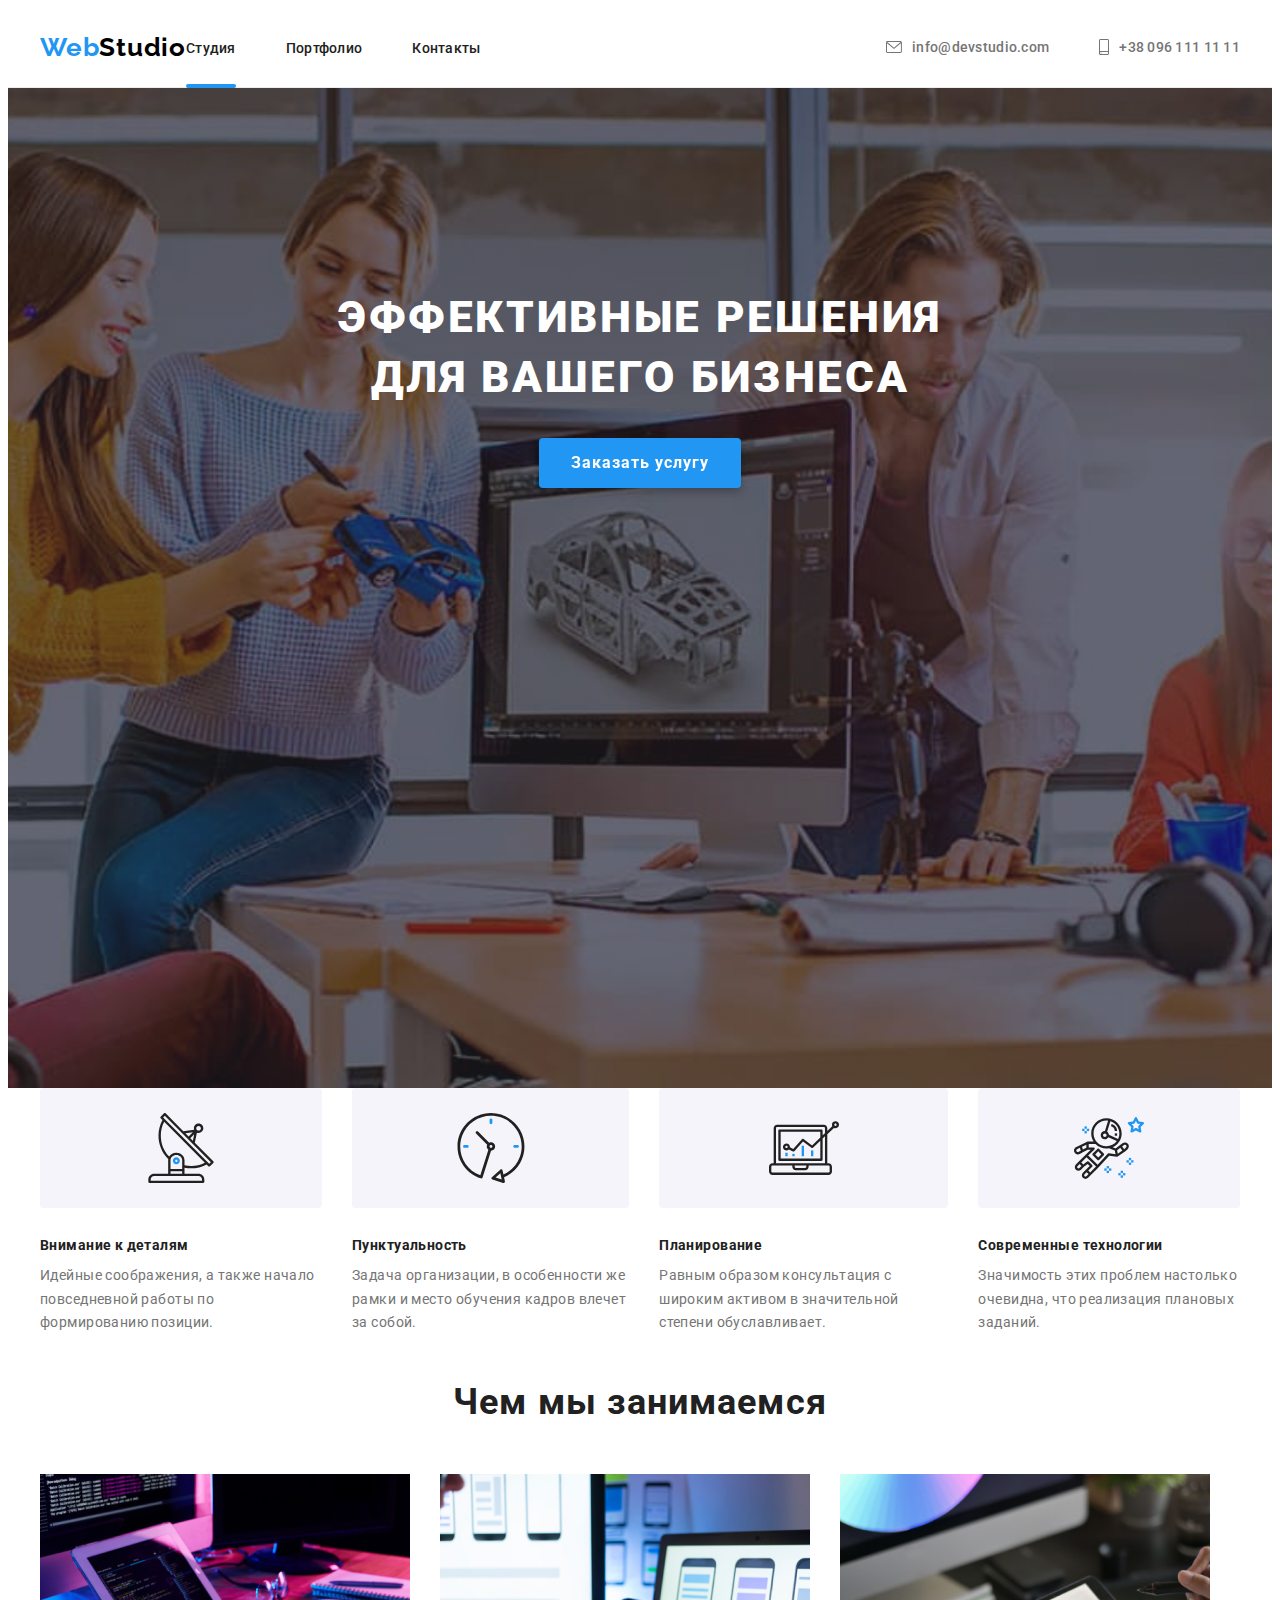
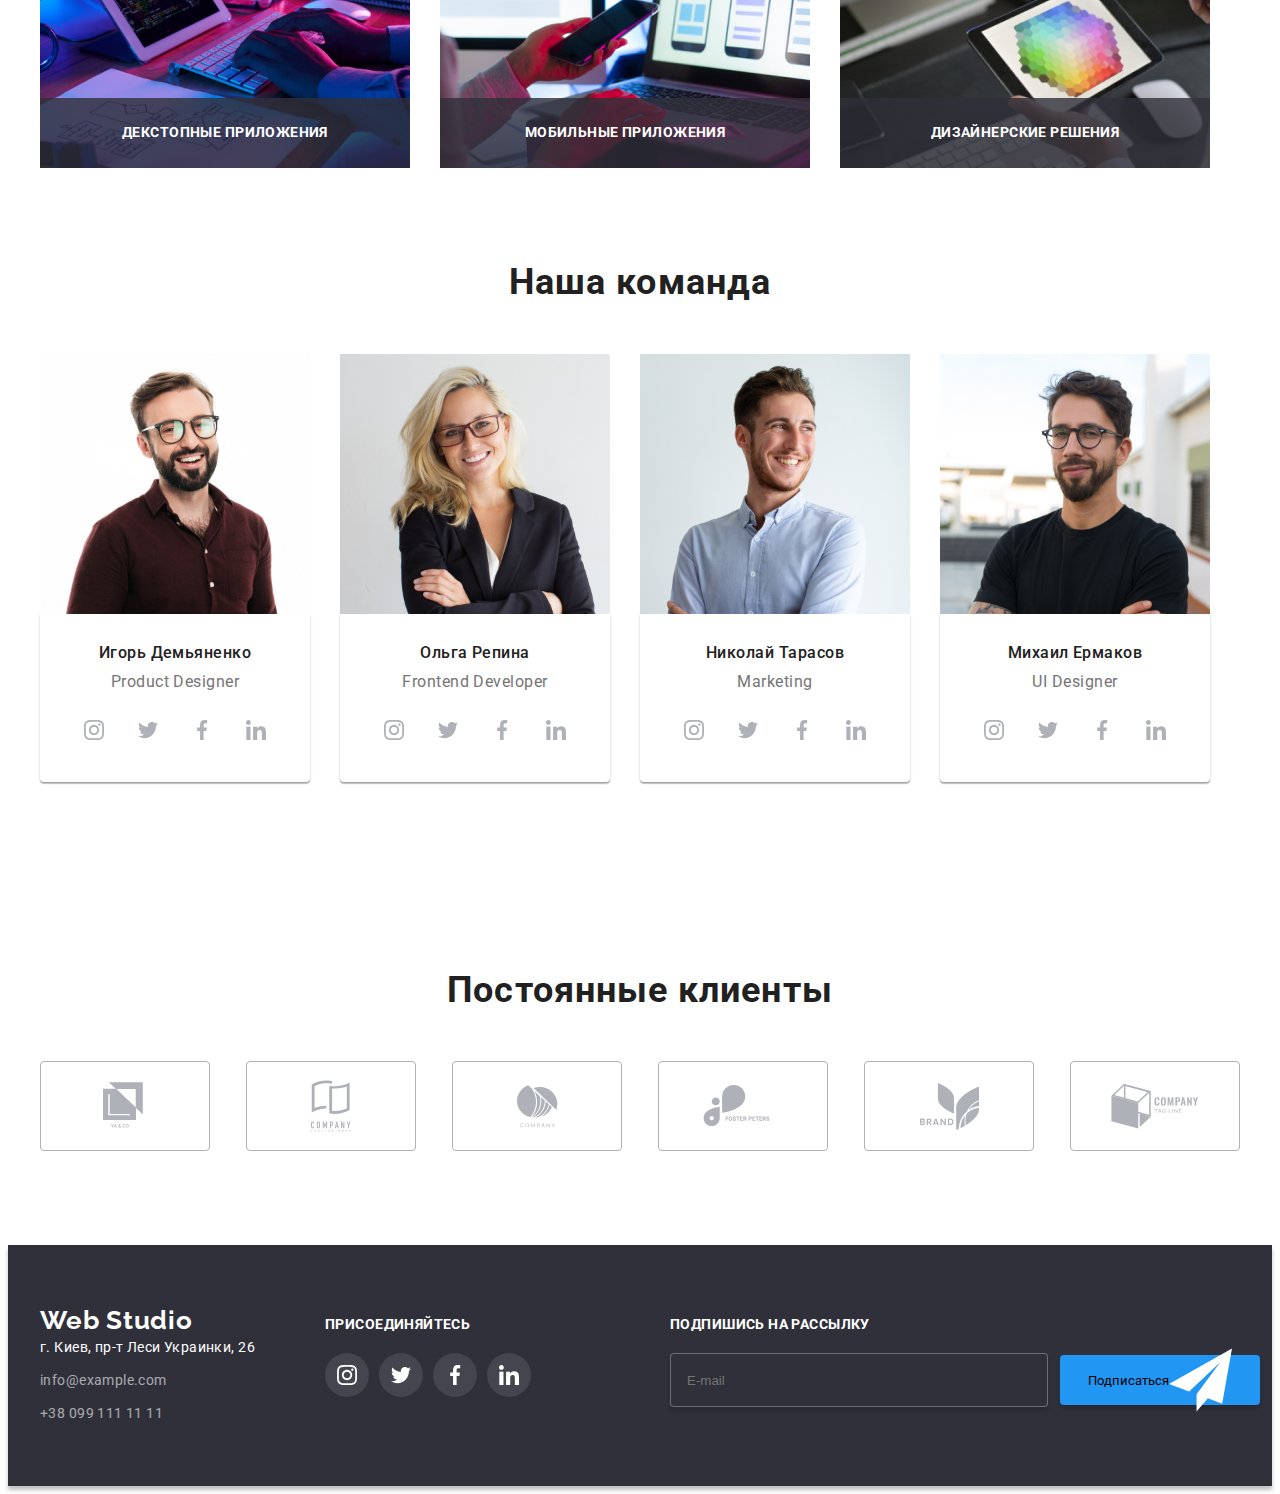
==== commit e86bf2c2: "Работа с ВЕМ" ====
--- a/index.html
+++ b/index.html
@@ -25,36 +25,34 @@
   <body>
     <header class="header">
       <div class="container container__nav-logo">
-        <a class="logo"><span class="logo-web">Web</span>Studio</a>
+        <a class="logo Logo_theme_light"
+          ><span class="logo__logo-web">Web</span>Studio</a
+        >
         <nav class="navigation">
-          <ul class="navigation-list list">
-            <li class="navigation-item">
-              <a class="navigation-link linner link" href="./index.html"
-                >Студия</a
-              >
-            </li>
-            <li class="navigation-item">
-              <a class="navigation-link link" href="./portfolio.html"
-                >Портфолио
-              </a>
-            </li>
-            <li class="navigation-item">
-              <a class="navigation-link link" href="">Контакты</a>
+          <ul class="menu list">
+            <li class="menu__item">
+              <a class="menu__link linner link" href="./index.html">Студия </a>
+            </li>
+            <li class="menu__item">
+              <a class="menu__link link" href="./portfolio.html">Портфолио </a>
+            </li>
+            <li class="menu__item">
+              <a class="menu__link link" href="">Контакты</a>
             </li>
           </ul>
         </nav>
-        <ul class="navigation-list list">
-          <li class="tel-list">
-            <a class="tel-link link" href="mailto:info@example.com">
-              <svg class="info-img" width="16px" height="12px">
+        <ul class="contact-list list">
+          <li class="contact-list__item">
+            <a class="contact-list__link link" href="mailto:info@example.com">
+              <svg class="contact-list__icon" width="16px" height="12px">
                 <use href="./images/sprite-too.svg#icon-envelope"></use>
               </svg>
               info@devstudio.com
             </a>
           </li>
-          <li class="tel-list">
-            <a class="tel-link link" href="tel:+380961111111">
-              <svg class="info-img" width="10px" height="16px">
+          <li class="contact-list__item">
+            <a class="contact-list__link link" href="tel:+380961111111">
+              <svg class="contact-list__icon" width="10px" height="16px">
                 <use href="./images/sprite-too.svg#icon-smartphone"></use>
               </svg>
               +38 096 111 11 11
@@ -64,9 +62,11 @@
       </div>
     </header>
     <main>
-      <section class="hero overlay">
+      <section class="hero hero__overlay">
         <div class="container">
-          <h1 class="main-heading">Эффективные решения для вашего бизнеса</h1>
+          <h1 class="hero__main-heading">
+            Эффективные решения для вашего бизнеса
+          </h1>
           <button class="mobal-btn" type="button" data-modal-open>
             Заказать услугу
           </button>
@@ -78,92 +78,92 @@
         <h2 class="visually-hidden">Особенности</h2>
 
         <div class="container features">
-          <ul class="list styless">
-            <li class="lessons-pictures">
+          <ul class="list features-list">
+            <li class="features-list__item">
               <div class="block-svg">
-                <svg class="features-svg">
+                <svg class="block-svg__icon">
                   <use href="./images/sprite-too.svg#icon-antenna"></use>
                 </svg>
               </div>
-              <h3 class="features-list">Внимание к деталям</h3>
-              <p class="features-text">
+              <h3 class="features-list__heading">Внимание к деталям</h3>
+              <p class="features-list__text">
                 Идейные соображения, а также начало повседневной работы по
                 формированию позиции.
               </p>
             </li>
-            <li class="lessons-pictures">
+            <li class="features-list__item">
               <div class="block-svg">
-                <svg class="features-svg">
+                <svg class="block-svg__icon">
                   <use href="./images/sprite.svg#icon-clock"></use>
                 </svg>
               </div>
-              <h3 class="features-list">Пунктуальность</h3>
-              <p class="features-text">
+              <h3 class="features-list__heading">Пунктуальность</h3>
+              <p class="features-list__text">
                 Задача организации, в особенности же рамки и место обучения
                 кадров влечет за собой.
               </p>
             </li>
-            <li class="lessons-pictures">
+            <li class="features-list__item">
               <div class="block-svg">
-                <svg class="features-svg">
+                <svg class="block-svg__icon">
                   <use href="./images/sprite.svg#icon-diagram"></use>
                 </svg>
               </div>
-              <h3 class="features-list">Планирование</h3>
-              <p class="features-text">
+              <h3 class="features-list__heading">Планирование</h3>
+              <p class="features-list__text">
                 Равным образом консультация с широким активом в значительной
                 степени обуславливает.
               </p>
             </li>
-            <li class="lessons-pictures">
+            <li class="features-list__item">
               <div class="block-svg">
-                <svg class="features-svg">
+                <svg class="block-svg__icon">
                   <use href="./images/sprite.svg#icon-astronaut"></use>
                 </svg>
               </div>
-              <h3 class="features-list">Современные технологии</h3>
-              <p class="features-text">
+              <h3 class="features-list__heading">Современные технологии</h3>
+              <p class="features-list__text">
                 Значимость этих проблем настолько очевидна, что реализация
                 плановых заданий.
               </p>
             </li>
           </ul>
         </div>
-        <div class="container block">
+        <div class="container container__services">
           <h2 class="components">Чем мы занимаемся</h2>
 
-          <ul class="list services">
-            <li class="lessons-pictures">
+          <ul class="list services-list">
+            <li class="services-list__item">
               <img
                 src="./images/img-studio/features1.png"
                 alt="Работа с ноутом"
                 width="370"
                 height="294"
               />
-              <div class="lessons-title">
-                <h3 class="lessons-text">Декстопные приложения</h3>
-              </div>
-            </li>
-            <li class="lessons-pictures">
+              <div class="services-list__title">
+                <h3 class="services-list__text">Декстопные приложения</h3>
+              </div>
+            </li>
+            <li class="services-list__item">
               <img
                 src="./images/img-studio/features2.png"
                 alt="Работа с телефоном"
                 width="370"
                 height="294"
               />
-              <div class="lessons-title">
-                <h3 class="lessons-text">Мобильные приложения</h3>
-              </div>
-            </li>
-            <li class="lessons-pictures">
+              <div class="services-list__title">
+                <h3 class="services-list__text">Мобильные приложения</h3>
+              </div>
+            </li>
+            <li class="services-list__item">
               <img
                 src="./images/img-studio/ftatures3.png"
                 alt="Работа с планшетом"
                 width="370"
                 height="294"
               />
-              <div class="lessons-title">
-                <h3 class="lessons-text">Дизайнерские решения</h3>
+              <div class="services-list__title">
+                <h3 class="services-list__text">Дизайнерские решения</h3>
               </div>
             </li>
           </ul>
@@ -175,42 +175,42 @@
         <div class="container">
           <h2 class="components">Наша команда</h2>
 
-          <ul class="list team">
-            <li class="lessons-pictures">
+          <ul class="list team-list">
+            <li class="team-list__item">
               <img
                 src="./images/img-studio/img-1.jpg"
                 alt="дизайнер"
                 width="270"
                 height="260"
               />
-              <div class="fio">
-                <h3 class="rush-team">Игорь Демьяненко</h3>
-                <p lang="en" class="profession">Product Designer</p>
+              <div class="team-list__title">
+                <h3 class="team-list__heading">Игорь Демьяненко</h3>
+                <p lang="en" class="team-list__text">Product Designer</p>
                 <ul class="social-list list link">
-                  <li class="social-list-item">
-                    <a href="" class="social-list-link">
-                      <svg class="social-list-icon">
+                  <li class="social-list__item">
+                    <a href="" class="social-list__link">
+                      <svg class="social-list__icon">
                         <use href="./images/sprite.svg#icon-instagram"></use>
                       </svg>
                     </a>
                   </li>
-                  <li class="social-list-item">
-                    <a href="" class="social-list-link">
-                      <svg class="social-list-icon">
+                  <li class="social-list__item">
+                    <a href="" class="social-list__link">
+                      <svg class="social-list__icon">
                         <use href="./images/sprite.svg#icon-twitter"></use>
                       </svg>
                     </a>
                   </li>
-                  <li class="social-list-item">
-                    <a href="" class="social-list-link">
-                      <svg class="social-list-icon">
+                  <li class="social-list__item">
+                    <a href="" class="social-list__link">
+                      <svg class="social-list__icon">
                         <use href="./images/sprite.svg#icon-facebook"></use>
                       </svg>
                     </a>
                   </li>
-                  <li class="social-list-item">
-                    <a href="" class="social-list-link">
-                      <svg class="social-list-icon">
+                  <li class="social-list__item">
+                    <a href="" class="social-list__link">
+                      <svg class="social-list__icon">
                         <use href="./images/sprite.svg#icon-linkedin"></use>
                       </svg>
                     </a>
@@ -218,42 +218,42 @@
                 </ul>
               </div>
             </li>
-            <li class="lessons-pictures">
+            <li class="team-list__item">
               <img
                 src="./images/img-studio/img-2.jpg"
                 alt="разработчик"
                 width="270"
                 height="260"
               />
-              <div class="fio">
-                <h3 class="rush-team">Ольга Репина</h3>
-
-                <p lang="en" class="profession">Frontend Developer</p>
+              <div class="team-list__title">
+                <h3 class="team-list__heading">Ольга Репина</h3>
+
+                <p lang="en" class="team-list__text">Frontend Developer</p>
                 <ul class="social-list list link">
-                  <li class="social-list-item">
-                    <a href="" class="social-list-link">
-                      <svg class="social-list-icon">
+                  <li class="social-list__item">
+                    <a href="" class="social-list__link">
+                      <svg class="social-list__icon">
                         <use href="./images/sprite.svg#icon-instagram"></use>
                       </svg>
                     </a>
                   </li>
-                  <li class="social-list-item">
-                    <a href="" class="social-list-link">
-                      <svg class="social-list-icon">
+                  <li class="social-list__item">
+                    <a href="" class="social-list__link">
+                      <svg class="social-list__icon">
                         <use href="./images/sprite.svg#icon-twitter"></use>
                       </svg>
                     </a>
                   </li>
-                  <li class="social-list-item">
-                    <a href="" class="social-list-link">
-                      <svg class="social-list-icon">
+                  <li class="social-list__item">
+                    <a href="" class="social-list__link">
+                      <svg class="social-list__icon">
                         <use href="./images/sprite.svg#icon-facebook"></use>
                       </svg>
                     </a>
                   </li>
-                  <li class="social-list-item">
-                    <a href="" class="social-list-link">
-                      <svg class="social-list-icon">
+                  <li class="social-list__item">
+                    <a href="" class="social-list__link">
+                      <svg class="social-list__icon">
                         <use href="./images/sprite.svg#icon-linkedin"></use>
                       </svg>
                     </a>
@@ -261,42 +261,42 @@
                 </ul>
               </div>
             </li>
-            <li class="lessons-pictures">
+            <li class="team-list__item">
               <img
                 src="./images/img-studio/img-3.jpg"
                 alt="маркетолог"
                 width="270"
                 height="260"
               />
-              <div class="fio">
-                <h3 class="rush-team">Николай Тарасов</h3>
-
-                <p lang="en" class="profession">Marketing</p>
+              <div class="team-list__title">
+                <h3 class="team-list__heading">Николай Тарасов</h3>
+
+                <p lang="en" class="team-list__text">Marketing</p>
                 <ul class="social-list list link">
-                  <li class="social-list-item">
-                    <a href="" class="social-list-link">
-                      <svg class="social-list-icon">
+                  <li class="social-list__item">
+                    <a href="" class="social-list__link">
+                      <svg class="social-list__icon">
                         <use href="./images/sprite.svg#icon-instagram"></use>
                       </svg>
                     </a>
                   </li>
-                  <li class="social-list-item">
-                    <a href="" class="social-list-link">
-                      <svg class="social-list-icon">
+                  <li class="social-list__item">
+                    <a href="" class="social-list__link">
+                      <svg class="social-list__icon">
                         <use href="./images/sprite.svg#icon-twitter"></use>
                       </svg>
                     </a>
                   </li>
-                  <li class="social-list-item">
-                    <a href="" class="social-list-link">
-                      <svg class="social-list-icon">
+                  <li class="social-list__item">
+                    <a href="" class="social-list__link">
+                      <svg class="social-list__icon">
                         <use href="./images/sprite.svg#icon-facebook"></use>
                       </svg>
                     </a>
                   </li>
-                  <li class="social-list-item">
-                    <a href="" class="social-list-link">
-                      <svg class="social-list-icon">
+                  <li class="social-list__item">
+                    <a href="" class="social-list__link">
+                      <svg class="social-list__icon">
                         <use href="./images/sprite.svg#icon-linkedin"></use>
                       </svg>
                     </a>
@@ -304,41 +304,41 @@
                 </ul>
               </div>
             </li>
-            <li class="lessons-pictures">
+            <li class="team-list__item">
               <img
                 src="./images/img-studio/img-4.jpg"
                 alt="дизайнер"
                 width="270"
                 height="260"
               />
-              <div class="fio">
-                <h3 class="rush-team">Михаил Ермаков</h3>
-                <p lang="en" class="profession">UI Designer</p>
+              <div class="team-list__title">
+                <h3 class="team-list__heading">Михаил Ермаков</h3>
+                <p lang="en" class="team-list__text">UI Designer</p>
                 <ul class="social-list list link">
-                  <li class="social-list-item">
-                    <a href="" class="social-list-link">
-                      <svg class="social-list-icon">
+                  <li class="social-list__item">
+                    <a href="" class="social-list__link">
+                      <svg class="social-list__icon">
                         <use href="./images/sprite.svg#icon-instagram"></use>
                       </svg>
                     </a>
                   </li>
-                  <li class="social-list-item">
-                    <a href="" class="social-list-link">
-                      <svg class="social-list-icon">
+                  <li class="social-list__item">
+                    <a href="" class="social-list__link">
+                      <svg class="social-list__icon">
                         <use href="./images/sprite.svg#icon-twitter"></use>
                       </svg>
                     </a>
                   </li>
-                  <li class="social-list-item">
-                    <a href="" class="social-list-link">
-                      <svg class="social-list-icon">
+                  <li class="social-list__item">
+                    <a href="" class="social-list__link">
+                      <svg class="social-list__icon">
                         <use href="./images/sprite.svg#icon-facebook"></use>
                       </svg>
                     </a>
                   </li>
-                  <li class="social-list-item">
-                    <a href="" class="social-list-link">
-                      <svg class="social-list-icon">
+                  <li class="social-list__item">
+                    <a href="" class="social-list__link">
+                      <svg class="social-list__icon">
                         <use href="./images/sprite.svg#icon-linkedin"></use>
                       </svg>
                     </a>
@@ -352,48 +352,48 @@
 
       <!----Постоянные клиенты---->
       <section>
-        <div class="container box">
+        <div class="container box-clients">
           <h2 class="components">Постоянные клиенты</h2>
 
-          <ul class="clients-list list">
-            <li class="clients-list-item">
-              <a href="" class="clients-link link">
-                <svg class="clients-svg" width="44" height="49">
+          <ul class="clients list">
+            <li class="clients__item">
+              <a href="" class="clients__link link">
+                <svg class="clients__icon" width="44" height="49">
                   <use href="./images/sprite-client.svg#icon-logo-1"></use>
                 </svg>
               </a>
             </li>
-            <li class="clients-list-item">
-              <a href="" class="clients-link link">
-                <svg class="clients-svg" width="40" height="52">
+            <li class="clients__item">
+              <a href="" class="clients__link link">
+                <svg class="clients__icon" width="40" height="52">
                   <use href="./images/sprite-client.svg#icon-logo-2"></use>
                 </svg>
               </a>
             </li>
-            <li class="clients-list-item">
-              <a href="" class="clients-link link">
-                <svg class="clients-svg" width="41" height="43">
+            <li class="clients__item">
+              <a href="" class="clients__link link">
+                <svg class="clients__icon" width="41" height="43">
                   <use href="./images/sprite-client.svg#icon-logo-3"></use>
                 </svg>
               </a>
             </li>
-            <li class="clients-list-item">
-              <a href="" class="clients-link link">
-                <svg class="clients-svg" width="80" height="42">
+            <li class="clients__item">
+              <a href="" class="clients__link link">
+                <svg class="clients__icon" width="80" height="42">
                   <use href="./images/sprite-client.svg#icon-logo-4"></use>
                 </svg>
               </a>
             </li>
-            <li class="clients-list-item">
-              <a href="" class="clients-link link">
-                <svg class="clients-svg" width="59" height="47">
+            <li class="clients__item">
+              <a href="" class="clients__link link">
+                <svg class="clients__icon" width="59" height="47">
                   <use href="./images/sprite-client.svg#icon-logo-5"></use>
                 </svg>
               </a>
             </li>
-            <li class="clients-list-item">
-              <a href="" class="clients-link link">
-                <svg class="clients-svg" width="88" height="45">
+            <li class="clients__item">
+              <a href="" class="clients__link link">
+                <svg class="clients__icon" width="88" height="45">
                   <use href="./images/sprite-client.svg#icon-logo-6"></use>
                 </svg>
               </a>
@@ -407,20 +407,24 @@
       <div class="container main-footer-box">
         <div class="footer-box">
           <address class="">
-            <a class="logo-contact">
-              <span class="logo-web">Web</span>
-              <span class="logo-footer">Studio</span>
+            <a class="logo logo_theme_dark">
+              <span class="Logo__logo-web">Web</span>
+              Studio
             </a>
             <div class="address-item">
-              <p class="city">г. Киев, пр-т Леси Украинки, 26</p>
-              <ul class="list">
-                <li class="info">
-                  <a class="mail-tel link" href="mailto:info@example.com"
+              <p class="address-item__city">г. Киев, пр-т Леси Украинки, 26</p>
+              <ul class="contact-list-dark list">
+                <li class="contact-list-dark__info">
+                  <a
+                    class="contact-list-dark__mail-tel link"
+                    href="mailto:info@example.com"
                     >info@example.com</a
                   >
                 </li>
-                <li>
-                  <a class="mail-tel link" href="tel:+380991111111"
+                <li class="contact-list-dark__info">
+                  <a
+                    class="contact-list-dark__mail-tel link"
+                    href="tel:+380991111111"
                     >+38 099 111 11 11</a
                   >
                 </li>
@@ -433,28 +437,28 @@
           <ul class="footer-list list">
             <li class="social-item">
               <a href="" class="social-link link">
-                <svg class="social-list-icon">
+                <svg class="social-list__icon">
                   <use href="./images/sprite.svg#icon-instagram"></use>
                 </svg>
               </a>
             </li>
             <li class="social-item">
               <a href="" class="social-link link">
-                <svg class="social-list-icon">
+                <svg class="social-list__icon">
                   <use href="./images/sprite.svg#icon-twitter"></use>
                 </svg>
               </a>
             </li>
             <li class="social-item">
               <a href="" class="social-link link">
-                <svg class="social-list-icon">
+                <svg class="social-list__icon">
                   <use href="./images/sprite.svg#icon-facebook"></use>
                 </svg>
               </a>
             </li>
             <li class="social-item">
               <a href="" class="social-link link">
-                <svg class="social-list-icon">
+                <svg class="social-list__icon">
                   <use href="./images/sprite.svg#icon-linkedin"></use>
                 </svg>
               </a>
@@ -464,8 +468,8 @@
 
         <div class="footer-form-main">
           <form name="footer-form" class="footer-form-email">
-            <b class="footer-text">Подпишись на рассылку</b>
-            <span class="footer-email-button">
+            <b class="footer-form-email__text">Подпишись на рассылку</b>
+            <span class="footer-form-input">
               <label>
                 <input
                   type="email"
@@ -474,9 +478,9 @@
                   class="footer-email-input"
                 />
               </label>
-              <button type="submit" class="footer-form-button">
-                <span class="footer-button-text">Подписаться</span>
-                <svg class="footer-button-icon">
+              <button type="submit" class="footer-button">
+                <span class="footer-button__text">Подписаться</span>
+                <svg class="footer-button__icon">
                   <use href="./images/sprite-f.svg#icon-icon-send"></use>
                 </svg>
               </button>
--- a/css/main.min.css
+++ b/css/main.min.css
@@ -1,2 +1,2 @@
-:root{--main-font: Roboto, sans-serif;--secondari-font: Raleway, sans-serif;--accent-color: #2196f3;--accent-text-color: #212121;--accent-too-color: #757575;--color-white: #ffffff;--card-set-gap: 30px;--functcii--transition: 250ms cubic-bezier(0.4, 0, 0.2, 1)}.visually-hidden{position:absolute;width:1px;height:1px;margin:-1px;border:0;padding:0;white-space:nowrap;clip-path:inset(100%);clip:rect(0 0 0 0);overflow:hidden}body{font-family:var(--main-font)}.link{text-decoration:none}.list{list-style:none}.address{font-style:normal}button{font-family:inherit}h1,h2,h3,h4,h5,h6,p{margin:0}ul,ol{margin:0;padding:0}img{display:block;max-width:100%}.container{margin-left:auto;margin-right:auto;width:1200px;padding-left:15px;padding-right:15px}.mobal-btn{font-weight:700;font-size:16px;line-height:1.87;letter-spacing:0.06em;cursor:pointer;background-color:var(--accent-color);color:var(--color-white);padding:10px 32px;filter:drop-shadow(0px 4px 4px rgba(0,0,0,0.25));border-radius:4px;border:0;transition:background-color 250ms cubic-bezier(0.4, 0, 0.2, 1)}.mobal-btn:hover,.mobal-btn:focus{background-color:#1182df}.logo{font-family:var(--secondari-font);font-weight:700;font-size:26px;line-height:1.19;letter-spacing:0.03em;color:var(--accent-text-color);margin-right:93px}.logo-web{color:var(--accent-color)}.logo-footer{color:var(--color-white)}.logo-contact{font-family:var(--secondari-font);font-weight:700;font-size:26px;line-height:1.19;letter-spacing:0.03em;color:var(--accent-text-color);margin-bottom:20px;font-style:normal;display:block}.nav-logo{display:flex;align-items:center}.social-list-icon{width:20px;height:20px;fill:currentColor;transition:250ms cubic-bezier(0.4, 0, 0.2, 1)}.social-list-link:hover .social-list-icon,.social-list-link:focus .social-list-icon{color:var(--color-white)}.social-list{display:flex;align-items:center;justify-content:space-between}.social-list-link{display:flex;justify-content:center;align-items:center;width:44px;height:44px;border-radius:50%;color:#afb1b8;transition:250ms cubic-bezier(0.4, 0, 0.2, 1)}.social-list-link:hover,.social-list-link:focus{background-color:var(--accent-color);color:var(--accent-color)}.footer-list{display:flex;align-items:center;justify-content:space-between;margin-top:20px;width:206px;height:44px}.social-item{display:flex;align-items:center;justify-content:center}.social-link{display:flex;justify-content:center;align-items:center;width:44px;height:44px;border-radius:50%;color:var(--color-white);background-color:rgba(255,255,255,0.1);transition:250ms cubic-bezier(0.4, 0, 0.2, 1);color:var(--color-white)}.social-link:hover,.social-link:focus{background-color:var(--accent-color);color:var(--color-white)}.components{font-weight:700;font-size:36px;line-height:1.16;text-align:center;letter-spacing:0.03em;color:var(--accent-text-color);margin-bottom:50px}.lessons-pictures{background:var(--color-white);position:relative}.lessons-pictures:not(:last-child){margin-right:30px}.city{font-size:14px;line-height:1.71;letter-spacing:0.03em;color:var(--color-white);margin-bottom:9px}.info:not(:last-child){margin-bottom:9px}.mail-tel{font-size:14px;line-height:1.71;letter-spacing:0.03em;color:rgba(255,255,255,0.6);background:#2f303a}.address-item{font-style:normal}.address-item:not(:last-child){margin-bottom:9px}.backdrop{position:fixed;top:0;left:0;width:100vw;height:100vh;background-color:rgba(0,0,0,0.5);opacity:1;transition:opascity 250ms cubic-bezier(0.4, 0, 0.2, 1),250ms cubic-bezier(0.4, 0, 0.2, 1)}.modal{position:absolute;top:50%;left:50%;width:528px;height:580px;background-color:var(--color-white);padding:40px;transform:translate(-50%, -50%) scale(1);transition:transform 250ms cubic-bezier(0.4, 0, 0.2, 1)}.modal-close-btn{position:absolute;justify-content:center;align-items:center;top:8px;right:8px;width:30px;height:30px;background:transparent;border:1px solid rgba(0,0,0,0.1);border-radius:50%;cursor:pointer;outline:none;transition:fill 250ms cubic-bezier(0.4, 0, 0.2, 1)}.modal-close-btn:hover,.modal-close-btn:focus{fill:var(--accent-color)}.is-hidden{opacity:0;visibility:hidden;pointer-events:none}.backdrop.is-hidden .modal{transform:translate(-50%, -50%) scale(1.1)}.mobal-form-text{font-weight:700;font-size:20px;line-height:1.15;text-align:center;letter-spacing:0.03em;color:#212121;margin-bottom:12px}.modal-form{display:flex;flex-direction:column}.modal-form-input-wrapper{position:relative;display:block;margin-top:4px;margin-bottom:10px}.user-form-message{display:block;margin-top:4px;margin-bottom:20px}.modal-form-input{width:100%;height:40px;border:1px solid rgba(33,33,33,0.2);border-radius:4px;padding-left:42px;transition:border-color 250ms cubic-bezier(0.4, 0, 0.2, 1)}.modal-form-input:focus{outline:none;border-color:var(--accent-color)}.modal-form-icon{position:absolute;top:50%;left:12px;transform:translateY(-50%);fill:#212121;transition:fill 250ms cubic-bezier(0.4, 0, 0.2, 1)}.modal-form-input:focus+.modal-form-icon{fill:var(--accent-color)}.modal-form-message{width:100%;height:120px;border:1px solid rgba(33,33,33,0.2);border-radius:4px;padding:12px 16px;resize:none;transition:border-color 250ms cubic-bezier(0.4, 0, 0.2, 1)}.modal-form-message:focus{outline:none;border-color:var(--accent-color)}.modal-form-check-desc{font-size:12px;display:flex;align-items:center}.modal-form-check-desc::before{content:"";display:block;width:16px;height:16px;border:1px solid #000000;cursor:pointer;margin-right:8px}.modal-form-term:checked+.modal-form-check-desc::before{background-image:url("../images/vector.svg");background-position:center;background-color:var(--accent-color);background-repeat:no-repeat}.modal-form-term:focus+.modal-form-check-desc::before{box-shadow:0 0 0 1px #2196f3}.modal-form-btn{font-weight:700;font-size:16px;line-height:1.87;letter-spacing:0.06em;cursor:pointer;background-color:var(--accent-color);color:var(--color-white);padding:10px 32px;filter:drop-shadow(0px 4px 4px rgba(0,0,0,0.25));border-radius:4px;border:0;margin-top:30px;align-self:center;transition:background-color 250ms cubic-bezier(0.4, 0, 0.2, 1)}.modal-form-btn:hover,.modal-form-btn:focus{background-color:#1182df}.contract{color:var(--accent-color)}.modal-name{font-size:12px;line-height:1.16;letter-spacing:0.01em;color:#757575}.header{padding-top:24px;padding-bottom:24px;display:flex;justify-content:space-between;align-items:center;border-bottom:1px solid #ececec}.tel-link{display:flex;justify-content:center;align-items:center;font-weight:500;font-size:14px;line-height:1.1;letter-spacing:0.02em;color:var(--accent-too-color);transition:var(--functcii--transition)}.tel-link:hover,.tel-link:focus{color:var(--accent-color);transition:250ms cubic-bezier(0.4, 0, 0.2, 1)}.tel-list{display:block}.tel-list:not(:last-child){margin-right:50px}.info-img{justify-content:center;align-items:center;margin-right:10px;fill:currentColor}.linner::after{content:"";position:absolute;left:0;bottom:0;display:block;width:100%;height:4px;background-color:var(--accent-color);margin-bottom:-32px;border-radius:2px}.navigation{display:flex;align-items:center}.navigation-list{display:flex;margin-left:auto;align-items:center}.navigation-link{font-weight:500;font-size:14px;line-height:1.14;letter-spacing:0.02em;color:var(--accent-text-color);position:relative;transition:var(--functcii--transition)}.navigation-link:hover,.navigation-link:focus{background-color:var(--color-white);color:var(--accent-color);transition:var(--functcii--transition)}.navigation-item:not(:last-child){margin-right:50px}.hero{color:var(--color-white);background-color:#2f303a;text-align:center;padding-top:200px;padding-bottom:200px}.overlay{max-width:1600px;height:600px;margin-left:auto;margin-right:auto;background-image:linear-gradient(to right, rgba(47,48,58,0.4), rgba(47,48,58,0.4)),url("../images/img-studio/Img-9.jpg");background-repeat:no-repeat;background-position:center 0;background-size:cover}.main-heading{font-weight:900;font-size:44px;line-height:1.36;text-align:center;letter-spacing:0.06em;text-transform:uppercase;margin:0 auto;margin-bottom:30px;max-width:696px}.features-list{font-weight:700;font-size:14px;line-height:1.14;letter-spacing:0.03em;color:var(--accent-text-color);margin-bottom:10px}.features-text{font-size:14px;line-height:1.7;letter-spacing:0.03em;color:var(--accent-too-color)}.features{display:flex;padding-bottom:47px;padding-top:94px}.features-svg{width:70px;height:70px}.block-svg{display:flex;height:120px;background-repeat:no-repeat;background-position:center;align-items:center;justify-content:center;margin-bottom:30px;background:#f5f4fa;border-radius:4px}.styless{display:flex}.lessons-title{display:flex;justify-content:center;align-items:center;width:100%;height:70px;position:absolute;bottom:0;pointer-events:none;background-color:rgba(47,48,58,0.8)}.lessons-text{font-weight:700;font-size:14px;line-height:1.14;text-align:center;letter-spacing:0.03em;text-transform:uppercase;color:var(--color-white)}.services{display:flex}.block{padding-top:47px}.team{display:flex}.fio{padding:30px 32px;background:var(--color-white);box-shadow:0px 1px 3px rgba(0,0,0,0.12),0px 1px 1px rgba(0,0,0,0.14),0px 2px 1px rgba(0,0,0,0.2);border-radius:0px 0px 4px 4px}.rush-team{font-weight:500;font-size:16px;line-height:1.18;text-align:center;letter-spacing:0.03em;color:var(--accent-text-color);margin-bottom:10px}.profession{font-size:16px;line-height:1.18;text-align:center;letter-spacing:0.03em;color:var(--accent-too-color);margin-bottom:16px}.team-comando{padding-top:94px;padding-bottom:86px}.clients-list{display:flex;align-items:center;justify-content:space-between}.clients-link{display:flex;justify-content:center;align-items:center;width:170px;height:90px;border:1px solid #afb1b8;box-sizing:border-box;border-radius:4px;color:#afb1b8;transition:250ms cubic-bezier(0.4, 0, 0.2, 1)}.clients-link:hover,.clients-link:focus{border-color:var(--accent-color);color:var(--accent-color)}.clients-svg{fill:currentColor;transition:250ms cubic-bezier(0.4, 0, 0.2, 1)}.clients-link:hover .clients-svg,.clients-link:focus .clients-svg{color:var(--accent-color);border-color:var(--accent-color)}.box{padding-top:102px;padding-bottom:94px}.main-footer-box{display:flex;align-items:baseline}.footer-box{display:flex;flex-direction:column}.footer-box-second{display:flex;flex-direction:column;width:206px;margin-left:70px}.footer-black{background:#2f303a;box-shadow:0px 4px 4px rgba(0,0,0,0.25);padding-top:60px;padding-bottom:60px}.footer-title{font-weight:700;font-size:14px;line-height:1.14;letter-spacing:0.03em;text-transform:uppercase;color:var(--color-white)}.footer-text{display:block;font-size:14px;line-height:1.14;letter-spacing:0.03em;text-transform:uppercase;color:#ffffff;margin-bottom:20px}.footer-form-main{display:flex;flex-direction:column;width:570px;margin-left:auto}.footer-form-button{display:flex;align-items:center;min-width:200px;height:50px;margin-left:12px;padding:10px 28px;background:var(--accent-color);box-shadow:0px 4px 4px rgba(0,0,0,0.15);border-radius:4px;cursor:pointer;border:0;justify-content:space-between}.footer-button-text{font-size:16px;line-height:1.88;font-weight:700;display:flex;align-items:center;text-align:center;letter-spacing:0.06em;color:#ffffff}.footer-email-button{display:flex;align-items:center}.footer-email-input{height:50px;min-width:358px;padding-left:16px;border:1px solid rgba(255,255,255,0.3);box-shadow:0px 4px 4px rgba(0,0,0,0.15);border-radius:4px;background:#2f303a;color:var(--color-white)}.footer-email-input:focus{border-color:var(--accent-color);outline:none}.footer-button-icon{width:24px;height:24px}
+:root{--main-font: Roboto, sans-serif;--secondari-font: Raleway, sans-serif;--accent-color: #2196f3;--accent-text-color: #212121;--accent-too-color: #757575;--color-white: #ffffff;--card-set-gap: 30px;--functcii--transition: 250ms cubic-bezier(0.4, 0, 0.2, 1)}.visually-hidden{position:absolute;width:1px;height:1px;margin:-1px;border:0;padding:0;white-space:nowrap;clip-path:inset(100%);clip:rect(0 0 0 0);overflow:hidden}body{font-family:var(--main-font)}.link{text-decoration:none}.list{list-style:none}.address{font-style:normal}button{font-family:inherit}h1,h2,h3,h4,h5,h6,p{margin:0}ul,ol{margin:0;padding:0}img{display:block;max-width:100%}.container{margin-left:auto;margin-right:auto;width:1200px;padding-left:15px;padding-right:15px}.mobal-btn{font-weight:700;font-size:16px;line-height:1.87;letter-spacing:0.06em;cursor:pointer;background-color:var(--accent-color);color:var(--color-white);padding:10px 32px;filter:drop-shadow(0px 4px 4px rgba(0,0,0,0.25));border-radius:4px;border:0;transition:background-color 250ms cubic-bezier(0.4, 0, 0.2, 1)}.mobal-btn:hover,.mobal-btn:focus{background-color:#1182df}.logo{font-family:var(--secondari-font);font-weight:700;font-size:26px;line-height:1.19;letter-spacing:0.03em;font-style:normal}.logo_theme_light{color:#000000;margin-right:93px}.logo_theme_dark{color:var(--color-white);margin-bottom:20px}.logo__logo-web{color:var(--accent-color)}.container__nav-logo{display:flex;align-items:center}.social-list__icon{width:20px;height:20px;fill:currentColor;transition:250ms cubic-bezier(0.4, 0, 0.2, 1)}.social-list__link:hover .social-list__icon,.social-list__link:focus .social-list__icon{color:var(--color-white)}.social-list{display:flex;align-items:center;justify-content:space-between}.footer-list{display:flex;align-items:center;justify-content:space-between;margin-top:20px;width:206px;height:44px}.social-list__link{display:flex;justify-content:center;align-items:center;width:44px;height:44px;border-radius:50%;color:#afb1b8;transition:250ms cubic-bezier(0.4, 0, 0.2, 1)}.social-list__link:hover,.social-list__link:focus{background-color:var(--accent-color);color:var(--accent-color)}.social-item{display:flex;align-items:center;justify-content:center}.social-link{display:flex;justify-content:center;align-items:center;width:44px;height:44px;border-radius:50%;color:var(--color-white);background-color:rgba(255,255,255,0.1);transition:250ms cubic-bezier(0.4, 0, 0.2, 1)}.social-link:hover,.social-link:focus{background-color:var(--accent-color);color:var(--color-white)}.components{font-weight:700;font-size:36px;line-height:1.16;text-align:center;letter-spacing:0.03em;color:var(--accent-text-color);margin-bottom:50px}.address-item__city{font-size:14px;line-height:1.71;letter-spacing:0.03em;color:var(--color-white);margin-bottom:9px}.contact-list-dark__info:not(:last-child){margin-bottom:9px}.contact-list-dark__mail-tel{font-size:14px;line-height:1.71;letter-spacing:0.03em;color:rgba(255,255,255,0.6);background:#2f303a}.address-item{font-style:normal}.address-item:not(:last-child){margin-bottom:9px}.backdrop{position:fixed;top:0;left:0;width:100vw;height:100vh;background-color:rgba(0,0,0,0.5);opacity:1;transition:opascity 250ms cubic-bezier(0.4, 0, 0.2, 1),250ms cubic-bezier(0.4, 0, 0.2, 1)}.modal{position:absolute;top:50%;left:50%;width:528px;height:580px;background-color:var(--color-white);padding:40px;transform:translate(-50%, -50%) scale(1);transition:transform 250ms cubic-bezier(0.4, 0, 0.2, 1)}.modal-close-btn{position:absolute;justify-content:center;align-items:center;top:8px;right:8px;width:30px;height:30px;background:transparent;border:1px solid rgba(0,0,0,0.1);border-radius:50%;cursor:pointer;outline:none;transition:fill 250ms cubic-bezier(0.4, 0, 0.2, 1)}.modal-close-btn:hover,.modal-close-btn:focus{fill:var(--accent-color)}.is-hidden{opacity:0;visibility:hidden;pointer-events:none}.backdrop.is-hidden .modal{transform:translate(-50%, -50%) scale(1.1)}.mobal-form-text{font-weight:700;font-size:20px;line-height:1.15;text-align:center;letter-spacing:0.03em;color:#212121;margin-bottom:12px}.modal-form{display:flex;flex-direction:column}.modal-form-input-wrapper{position:relative;display:block;margin-top:4px;margin-bottom:10px}.user-form-message{display:block;margin-top:4px;margin-bottom:20px}.modal-form-input{width:100%;height:40px;border:1px solid rgba(33,33,33,0.2);border-radius:4px;padding-left:42px;transition:border-color 250ms cubic-bezier(0.4, 0, 0.2, 1)}.modal-form-input:focus{outline:none;border-color:var(--accent-color)}.modal-form-icon{position:absolute;top:50%;left:12px;transform:translateY(-50%);fill:#212121;transition:fill 250ms cubic-bezier(0.4, 0, 0.2, 1)}.modal-form-input:focus+.modal-form-icon{fill:var(--accent-color)}.modal-form-message{width:100%;height:120px;border:1px solid rgba(33,33,33,0.2);border-radius:4px;padding:12px 16px;resize:none;transition:border-color 250ms cubic-bezier(0.4, 0, 0.2, 1)}.modal-form-message:focus{outline:none;border-color:var(--accent-color)}.modal-form-check-desc{font-size:12px;display:flex;align-items:center}.modal-form-check-desc::before{content:"";display:block;width:16px;height:16px;border:1px solid #000000;cursor:pointer;margin-right:8px}.modal-form-term:checked+.modal-form-check-desc::before{background-image:url("../images/vector.svg");background-position:center;background-color:var(--accent-color);background-repeat:no-repeat}.modal-form-term:focus+.modal-form-check-desc::before{box-shadow:0 0 0 1px #2196f3}.modal-form-btn{font-weight:700;font-size:16px;line-height:1.87;letter-spacing:0.06em;cursor:pointer;background-color:var(--accent-color);color:var(--color-white);padding:10px 32px;filter:drop-shadow(0px 4px 4px rgba(0,0,0,0.25));border-radius:4px;border:0;margin-top:30px;align-self:center;transition:background-color 250ms cubic-bezier(0.4, 0, 0.2, 1)}.modal-form-btn:hover,.modal-form-btn:focus{background-color:#1182df}.contract{color:var(--accent-color)}.modal-name{font-size:12px;line-height:1.16;letter-spacing:0.01em;color:#757575}.header{padding-top:24px;padding-bottom:24px;display:flex;justify-content:space-between;align-items:center;border-bottom:1px solid #ececec}.contact-list{display:flex;margin-left:auto;align-items:center}.contact-list__link{display:flex;justify-content:center;align-items:center;font-weight:500;font-size:14px;line-height:1.1;letter-spacing:0.02em;color:var(--accent-too-color);transition:var(--functcii--transition)}.contact-list__link:hover,.contact-list__link:focus{color:var(--accent-color);transition:250ms cubic-bezier(0.4, 0, 0.2, 1)}.contact-list__item{display:block}.contact-list__item:not(:last-child){margin-right:50px}.contact-list__icon{justify-content:center;align-items:center;margin-right:10px;fill:currentColor}.navigation{display:flex;align-items:center}.menu{display:flex;margin-left:auto;align-items:center}.menu__link{font-weight:500;font-size:14px;line-height:1.14;letter-spacing:0.02em;color:var(--accent-text-color);position:relative;transition:var(--functcii--transition)}.menu__link:hover,.menu__link:focus{background-color:var(--color-white);color:var(--accent-color);transition:var(--functcii--transition)}.menu__item:not(:last-child){margin-right:50px}.linner::after{content:"";position:absolute;left:0;bottom:0;display:block;width:100%;height:4px;background-color:var(--accent-color);margin-bottom:-32px;border-radius:2px}.hero{color:var(--color-white);background-color:#2f303a;text-align:center;padding-top:200px;padding-bottom:200px}.hero__overlay{max-width:1600px;height:600px;margin-left:auto;margin-right:auto;background-image:linear-gradient(to right, rgba(47,48,58,0.4), rgba(47,48,58,0.4)),url("../images/img-studio/Img-9.jpg");background-repeat:no-repeat;background-position:center 0;background-size:cover}.hero__main-heading{font-weight:900;font-size:44px;line-height:1.36;text-align:center;letter-spacing:0.06em;text-transform:uppercase;margin:0 auto;margin-bottom:30px;max-width:696px}.features-list__heading{font-weight:700;font-size:14px;line-height:1.14;letter-spacing:0.03em;color:var(--accent-text-color);margin-bottom:10px}.features-list__item{background:var(--color-white);position:relative}.features-list__item:not(:last-child){margin-right:30px}.features-list__text{font-size:14px;line-height:1.7;letter-spacing:0.03em;color:var(--accent-too-color)}.container-features{display:flex;padding-bottom:47px;padding-top:94px}.block-svg__icon{width:70px;height:70px}.block-svg{display:flex;height:120px;background-repeat:no-repeat;background-position:center;align-items:center;justify-content:center;margin-bottom:30px;background:#f5f4fa;border-radius:4px}.features-list{display:flex}.services-list__title{display:flex;justify-content:center;align-items:center;width:100%;height:70px;position:absolute;bottom:0;pointer-events:none;background-color:rgba(47,48,58,0.8)}.services-list__text{font-weight:700;font-size:14px;line-height:1.14;text-align:center;letter-spacing:0.03em;text-transform:uppercase;color:var(--color-white)}.services-list{display:flex}.container__services{padding-top:47px}.services-list__item{background:var(--color-white);position:relative}.services-list__item:not(:last-child){margin-right:30px}.team-list{display:flex}.team-list__title{padding:30px 32px;background:var(--color-white);box-shadow:0px 1px 3px rgba(0,0,0,0.12),0px 1px 1px rgba(0,0,0,0.14),0px 2px 1px rgba(0,0,0,0.2);border-radius:0px 0px 4px 4px}.team-list__heading{font-weight:500;font-size:16px;line-height:1.18;text-align:center;letter-spacing:0.03em;color:var(--accent-text-color);margin-bottom:10px}.team-list__text{font-size:16px;line-height:1.18;text-align:center;letter-spacing:0.03em;color:var(--accent-too-color);margin-bottom:16px}.team-comando{padding-top:94px;padding-bottom:86px}.team-list__item{background:var(--color-white);position:relative}.team-list__item:not(:last-child){margin-right:30px}.clients{display:flex;align-items:center;justify-content:space-between}.clients__link{display:flex;justify-content:center;align-items:center;width:170px;height:90px;border:1px solid #afb1b8;box-sizing:border-box;border-radius:4px;color:#afb1b8;transition:250ms cubic-bezier(0.4, 0, 0.2, 1)}.clients__link:hover,.clients__link:focus{border-color:var(--accent-color);color:var(--accent-color)}.clients__icon{fill:currentColor;transition:250ms cubic-bezier(0.4, 0, 0.2, 1)}.clients__link:hover .clients__icon,.clients__link:focus .clients__icon{color:var(--accent-color);border-color:var(--accent-color)}.box-clients{padding-top:102px;padding-bottom:94px}.main-footer-box{display:flex;align-items:baseline}.footer-box{display:flex;flex-direction:column}.footer-box-second{display:flex;flex-direction:column;width:206px;margin-left:70px}.footer-black{background:#2f303a;box-shadow:0px 4px 4px rgba(0,0,0,0.25);padding-top:60px;padding-bottom:60px}.footer-title{font-weight:700;font-size:14px;line-height:1.14;letter-spacing:0.03em;text-transform:uppercase;color:var(--color-white)}.footer-form-email__text{display:block;font-size:14px;line-height:1.14;letter-spacing:0.03em;text-transform:uppercase;color:#ffffff;margin-bottom:20px}.footer-form-main{display:flex;flex-direction:column;width:570px;margin-left:auto}.footer-button{display:flex;align-items:center;min-width:200px;height:50px;margin-left:12px;padding:10px 28px;background:var(--accent-color);box-shadow:0px 4px 4px rgba(0,0,0,0.15);border-radius:4px;cursor:pointer;border:0;justify-content:space-between}.footer-button-text{font-size:16px;line-height:1.88;font-weight:700;display:flex;align-items:center;text-align:center;letter-spacing:0.06em;color:#ffffff}.footer-form-input{display:flex;align-items:center}.footer-email-input{height:50px;min-width:358px;padding-left:16px;border:1px solid rgba(255,255,255,0.3);box-shadow:0px 4px 4px rgba(0,0,0,0.15);border-radius:4px;background:#2f303a;color:var(--color-white)}.footer-email-input:focus{border-color:var(--accent-color);outline:none}.footer-button-icon{width:24px;height:24px}
 /*# sourceMappingURL=main.min.css.map */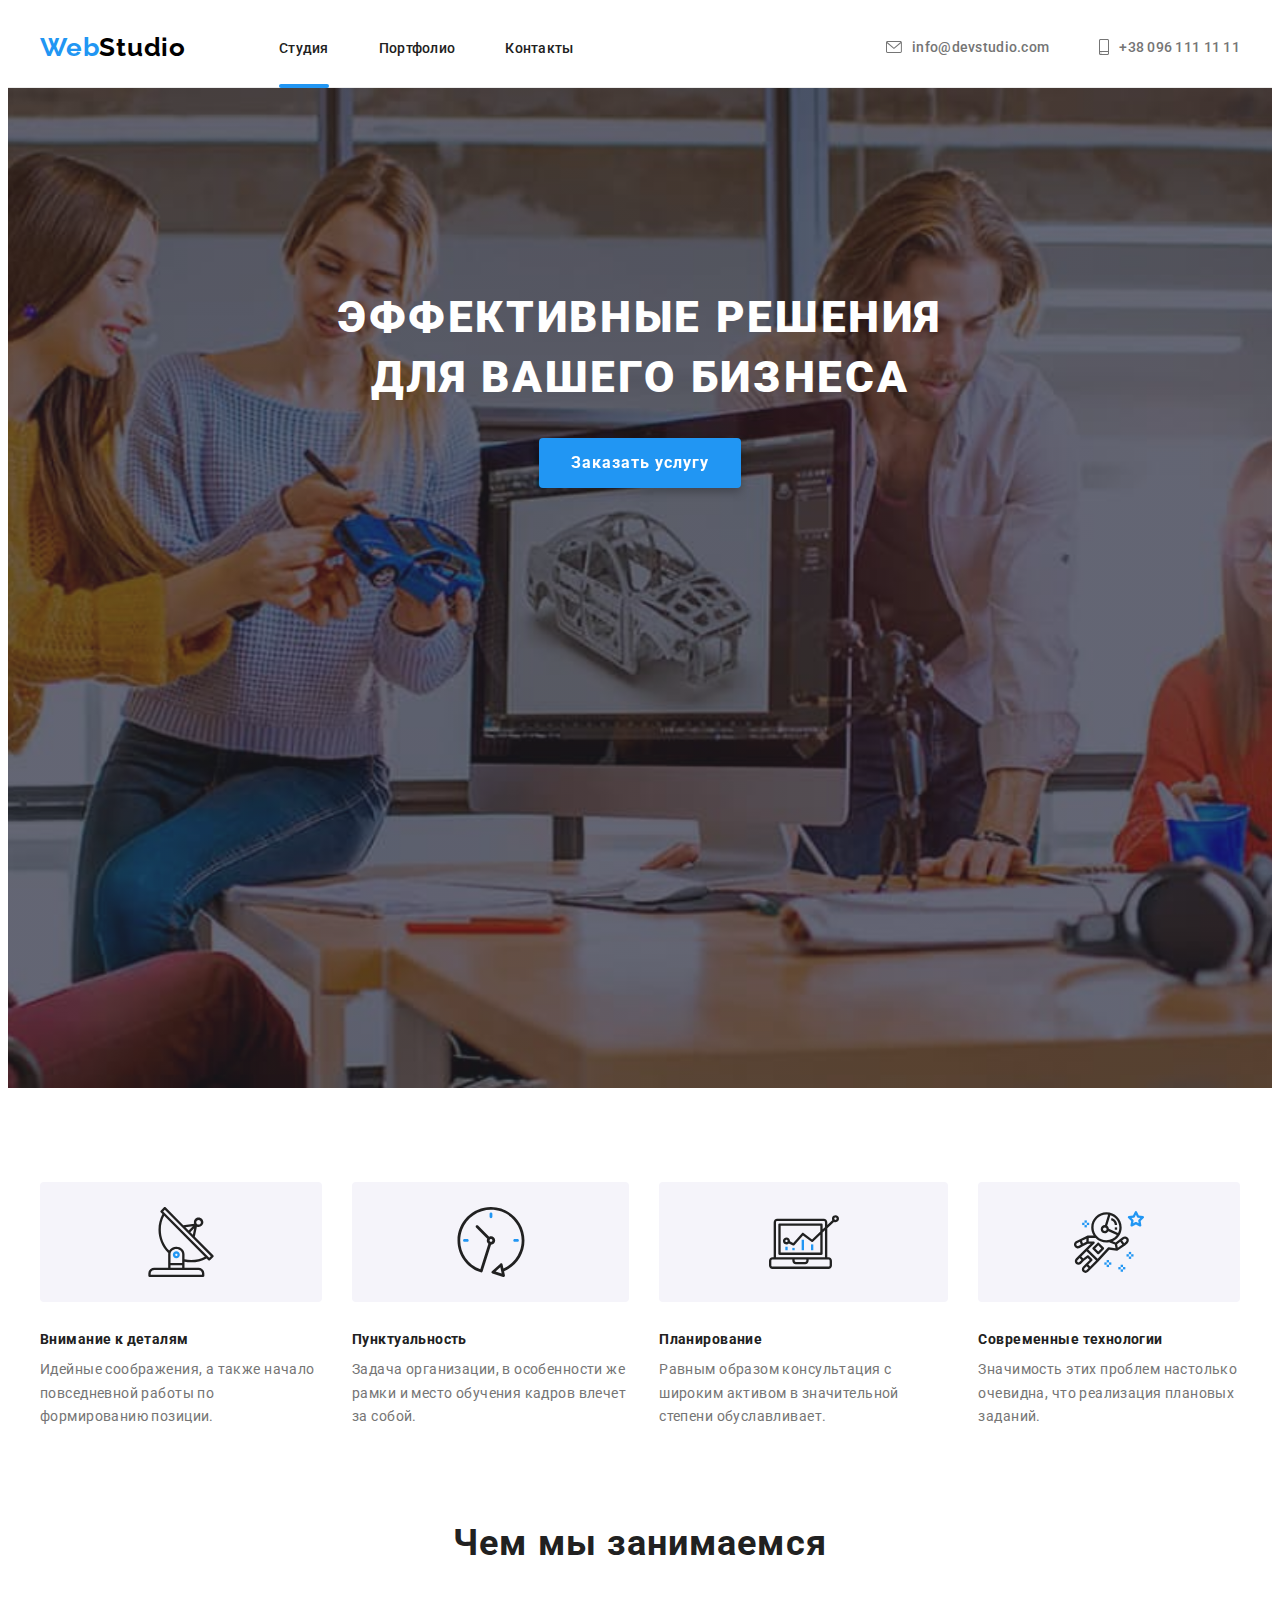
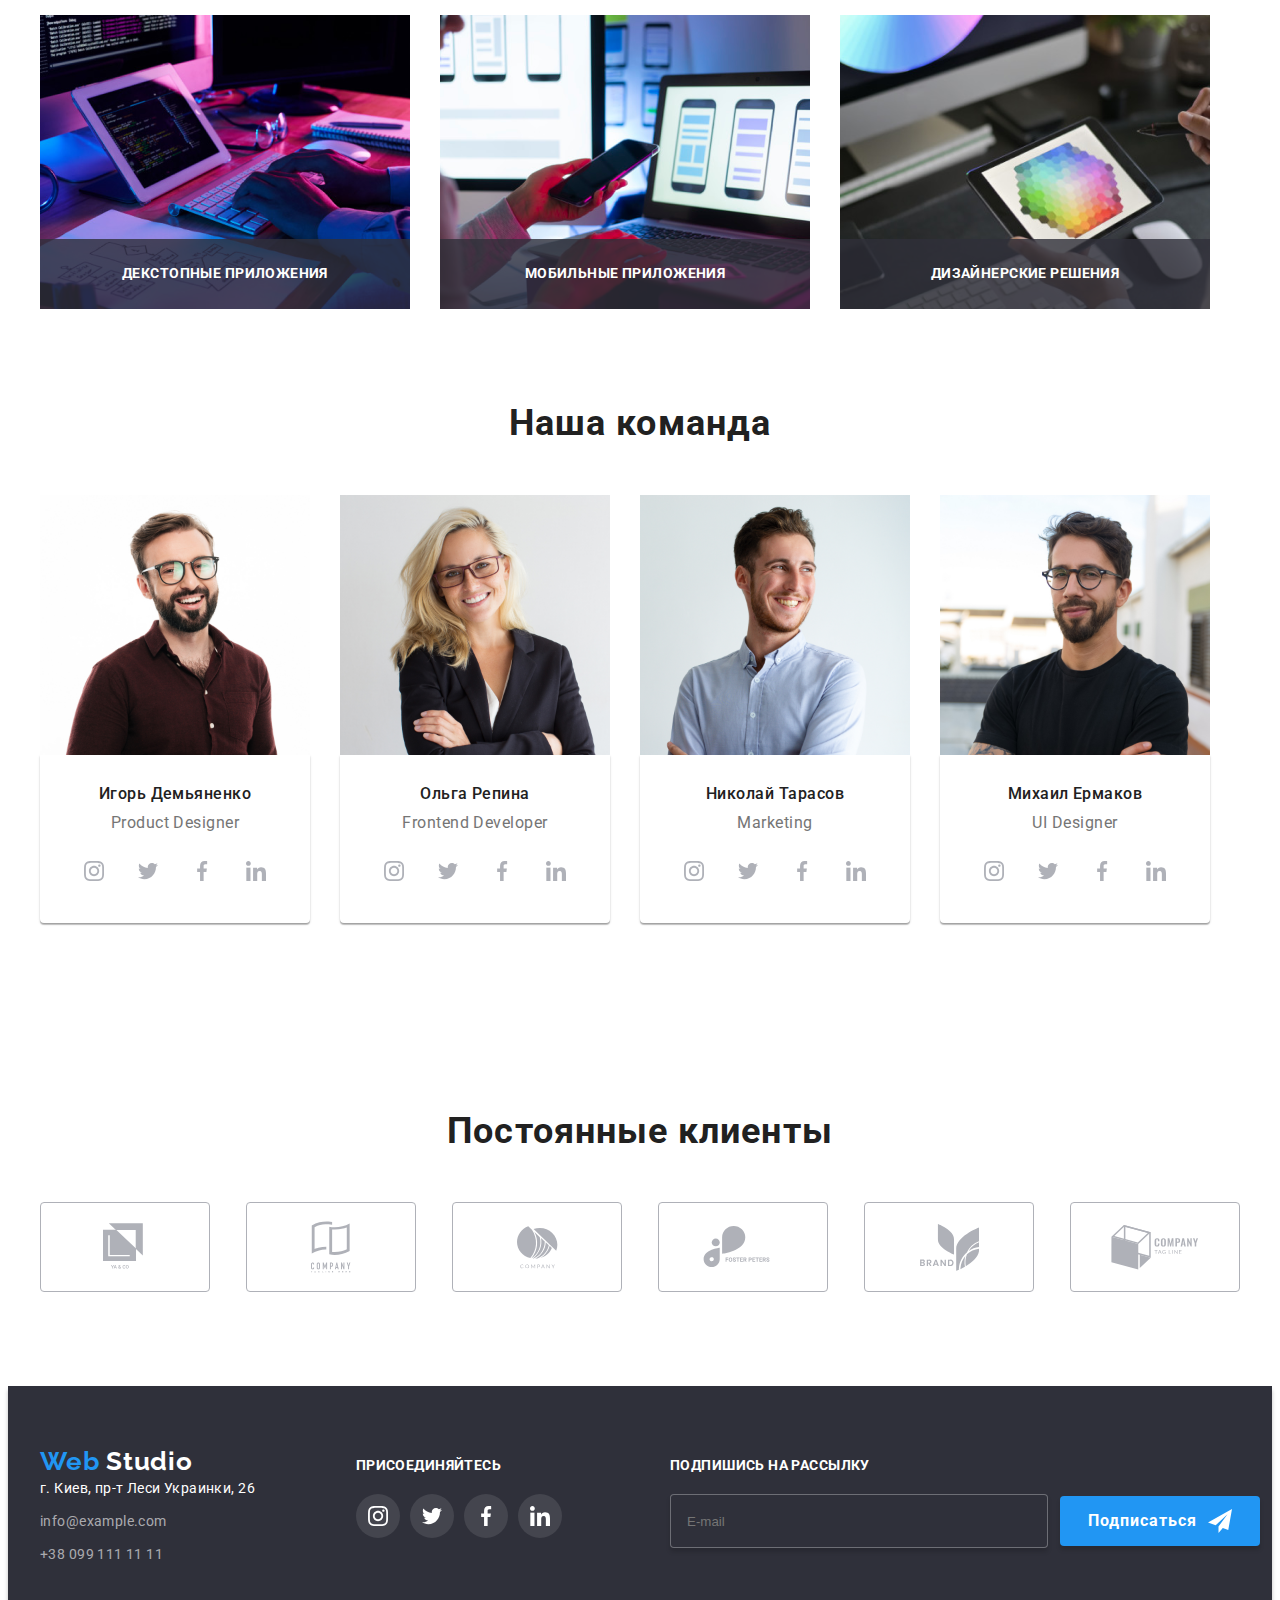
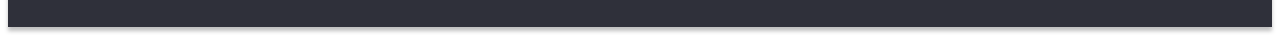
==== commit a4690be5: "Добавление миксинов" ====
--- a/index.html
+++ b/index.html
@@ -408,7 +408,7 @@
         <div class="footer-box">
           <address class="">
             <a class="logo logo_theme_dark">
-              <span class="Logo__logo-web">Web</span>
+              <span class="logo__logo-web">Web</span>
               Studio
             </a>
             <div class="address-item">
@@ -433,30 +433,30 @@
           </address>
         </div>
         <div class="footer-box-second">
-          <p class="footer-title">Присоединяйтесь</p>
+          <p class="footer-box-second__title">Присоединяйтесь</p>
           <ul class="footer-list list">
-            <li class="social-item">
+            <li class="social-list__item">
               <a href="" class="social-link link">
                 <svg class="social-list__icon">
                   <use href="./images/sprite.svg#icon-instagram"></use>
                 </svg>
               </a>
             </li>
-            <li class="social-item">
+            <li class="social-list__item">
               <a href="" class="social-link link">
                 <svg class="social-list__icon">
                   <use href="./images/sprite.svg#icon-twitter"></use>
                 </svg>
               </a>
             </li>
-            <li class="social-item">
+            <li class="social-list__item">
               <a href="" class="social-link link">
                 <svg class="social-list__icon">
                   <use href="./images/sprite.svg#icon-facebook"></use>
                 </svg>
               </a>
             </li>
-            <li class="social-item">
+            <li class="social-list__item">
               <a href="" class="social-link link">
                 <svg class="social-list__icon">
                   <use href="./images/sprite.svg#icon-linkedin"></use>
@@ -498,7 +498,9 @@
           </svg>
         </button>
         <form action="#" class="modal-form">
-          <b class="mobal-form-text">Оставьте свои данные, мы вам перезвоним</b>
+          <b class="mobal-form__text"
+            >Оставьте свои данные, мы вам перезвоним</b
+          >
           <label class="modal-form-field">
             <span class="modal-name">Имя</span>
 
--- a/css/main.min.css
+++ b/css/main.min.css
@@ -1,2 +1,2 @@
-:root{--main-font: Roboto, sans-serif;--secondari-font: Raleway, sans-serif;--accent-color: #2196f3;--accent-text-color: #212121;--accent-too-color: #757575;--color-white: #ffffff;--card-set-gap: 30px;--functcii--transition: 250ms cubic-bezier(0.4, 0, 0.2, 1)}.visually-hidden{position:absolute;width:1px;height:1px;margin:-1px;border:0;padding:0;white-space:nowrap;clip-path:inset(100%);clip:rect(0 0 0 0);overflow:hidden}body{font-family:var(--main-font)}.link{text-decoration:none}.list{list-style:none}.address{font-style:normal}button{font-family:inherit}h1,h2,h3,h4,h5,h6,p{margin:0}ul,ol{margin:0;padding:0}img{display:block;max-width:100%}.container{margin-left:auto;margin-right:auto;width:1200px;padding-left:15px;padding-right:15px}.mobal-btn{font-weight:700;font-size:16px;line-height:1.87;letter-spacing:0.06em;cursor:pointer;background-color:var(--accent-color);color:var(--color-white);padding:10px 32px;filter:drop-shadow(0px 4px 4px rgba(0,0,0,0.25));border-radius:4px;border:0;transition:background-color 250ms cubic-bezier(0.4, 0, 0.2, 1)}.mobal-btn:hover,.mobal-btn:focus{background-color:#1182df}.logo{font-family:var(--secondari-font);font-weight:700;font-size:26px;line-height:1.19;letter-spacing:0.03em;font-style:normal}.logo_theme_light{color:#000000;margin-right:93px}.logo_theme_dark{color:var(--color-white);margin-bottom:20px}.logo__logo-web{color:var(--accent-color)}.container__nav-logo{display:flex;align-items:center}.social-list__icon{width:20px;height:20px;fill:currentColor;transition:250ms cubic-bezier(0.4, 0, 0.2, 1)}.social-list__link:hover .social-list__icon,.social-list__link:focus .social-list__icon{color:var(--color-white)}.social-list{display:flex;align-items:center;justify-content:space-between}.footer-list{display:flex;align-items:center;justify-content:space-between;margin-top:20px;width:206px;height:44px}.social-list__link{display:flex;justify-content:center;align-items:center;width:44px;height:44px;border-radius:50%;color:#afb1b8;transition:250ms cubic-bezier(0.4, 0, 0.2, 1)}.social-list__link:hover,.social-list__link:focus{background-color:var(--accent-color);color:var(--accent-color)}.social-item{display:flex;align-items:center;justify-content:center}.social-link{display:flex;justify-content:center;align-items:center;width:44px;height:44px;border-radius:50%;color:var(--color-white);background-color:rgba(255,255,255,0.1);transition:250ms cubic-bezier(0.4, 0, 0.2, 1)}.social-link:hover,.social-link:focus{background-color:var(--accent-color);color:var(--color-white)}.components{font-weight:700;font-size:36px;line-height:1.16;text-align:center;letter-spacing:0.03em;color:var(--accent-text-color);margin-bottom:50px}.address-item__city{font-size:14px;line-height:1.71;letter-spacing:0.03em;color:var(--color-white);margin-bottom:9px}.contact-list-dark__info:not(:last-child){margin-bottom:9px}.contact-list-dark__mail-tel{font-size:14px;line-height:1.71;letter-spacing:0.03em;color:rgba(255,255,255,0.6);background:#2f303a}.address-item{font-style:normal}.address-item:not(:last-child){margin-bottom:9px}.backdrop{position:fixed;top:0;left:0;width:100vw;height:100vh;background-color:rgba(0,0,0,0.5);opacity:1;transition:opascity 250ms cubic-bezier(0.4, 0, 0.2, 1),250ms cubic-bezier(0.4, 0, 0.2, 1)}.modal{position:absolute;top:50%;left:50%;width:528px;height:580px;background-color:var(--color-white);padding:40px;transform:translate(-50%, -50%) scale(1);transition:transform 250ms cubic-bezier(0.4, 0, 0.2, 1)}.modal-close-btn{position:absolute;justify-content:center;align-items:center;top:8px;right:8px;width:30px;height:30px;background:transparent;border:1px solid rgba(0,0,0,0.1);border-radius:50%;cursor:pointer;outline:none;transition:fill 250ms cubic-bezier(0.4, 0, 0.2, 1)}.modal-close-btn:hover,.modal-close-btn:focus{fill:var(--accent-color)}.is-hidden{opacity:0;visibility:hidden;pointer-events:none}.backdrop.is-hidden .modal{transform:translate(-50%, -50%) scale(1.1)}.mobal-form-text{font-weight:700;font-size:20px;line-height:1.15;text-align:center;letter-spacing:0.03em;color:#212121;margin-bottom:12px}.modal-form{display:flex;flex-direction:column}.modal-form-input-wrapper{position:relative;display:block;margin-top:4px;margin-bottom:10px}.user-form-message{display:block;margin-top:4px;margin-bottom:20px}.modal-form-input{width:100%;height:40px;border:1px solid rgba(33,33,33,0.2);border-radius:4px;padding-left:42px;transition:border-color 250ms cubic-bezier(0.4, 0, 0.2, 1)}.modal-form-input:focus{outline:none;border-color:var(--accent-color)}.modal-form-icon{position:absolute;top:50%;left:12px;transform:translateY(-50%);fill:#212121;transition:fill 250ms cubic-bezier(0.4, 0, 0.2, 1)}.modal-form-input:focus+.modal-form-icon{fill:var(--accent-color)}.modal-form-message{width:100%;height:120px;border:1px solid rgba(33,33,33,0.2);border-radius:4px;padding:12px 16px;resize:none;transition:border-color 250ms cubic-bezier(0.4, 0, 0.2, 1)}.modal-form-message:focus{outline:none;border-color:var(--accent-color)}.modal-form-check-desc{font-size:12px;display:flex;align-items:center}.modal-form-check-desc::before{content:"";display:block;width:16px;height:16px;border:1px solid #000000;cursor:pointer;margin-right:8px}.modal-form-term:checked+.modal-form-check-desc::before{background-image:url("../images/vector.svg");background-position:center;background-color:var(--accent-color);background-repeat:no-repeat}.modal-form-term:focus+.modal-form-check-desc::before{box-shadow:0 0 0 1px #2196f3}.modal-form-btn{font-weight:700;font-size:16px;line-height:1.87;letter-spacing:0.06em;cursor:pointer;background-color:var(--accent-color);color:var(--color-white);padding:10px 32px;filter:drop-shadow(0px 4px 4px rgba(0,0,0,0.25));border-radius:4px;border:0;margin-top:30px;align-self:center;transition:background-color 250ms cubic-bezier(0.4, 0, 0.2, 1)}.modal-form-btn:hover,.modal-form-btn:focus{background-color:#1182df}.contract{color:var(--accent-color)}.modal-name{font-size:12px;line-height:1.16;letter-spacing:0.01em;color:#757575}.header{padding-top:24px;padding-bottom:24px;display:flex;justify-content:space-between;align-items:center;border-bottom:1px solid #ececec}.contact-list{display:flex;margin-left:auto;align-items:center}.contact-list__link{display:flex;justify-content:center;align-items:center;font-weight:500;font-size:14px;line-height:1.1;letter-spacing:0.02em;color:var(--accent-too-color);transition:var(--functcii--transition)}.contact-list__link:hover,.contact-list__link:focus{color:var(--accent-color);transition:250ms cubic-bezier(0.4, 0, 0.2, 1)}.contact-list__item{display:block}.contact-list__item:not(:last-child){margin-right:50px}.contact-list__icon{justify-content:center;align-items:center;margin-right:10px;fill:currentColor}.navigation{display:flex;align-items:center}.menu{display:flex;margin-left:auto;align-items:center}.menu__link{font-weight:500;font-size:14px;line-height:1.14;letter-spacing:0.02em;color:var(--accent-text-color);position:relative;transition:var(--functcii--transition)}.menu__link:hover,.menu__link:focus{background-color:var(--color-white);color:var(--accent-color);transition:var(--functcii--transition)}.menu__item:not(:last-child){margin-right:50px}.linner::after{content:"";position:absolute;left:0;bottom:0;display:block;width:100%;height:4px;background-color:var(--accent-color);margin-bottom:-32px;border-radius:2px}.hero{color:var(--color-white);background-color:#2f303a;text-align:center;padding-top:200px;padding-bottom:200px}.hero__overlay{max-width:1600px;height:600px;margin-left:auto;margin-right:auto;background-image:linear-gradient(to right, rgba(47,48,58,0.4), rgba(47,48,58,0.4)),url("../images/img-studio/Img-9.jpg");background-repeat:no-repeat;background-position:center 0;background-size:cover}.hero__main-heading{font-weight:900;font-size:44px;line-height:1.36;text-align:center;letter-spacing:0.06em;text-transform:uppercase;margin:0 auto;margin-bottom:30px;max-width:696px}.features-list__heading{font-weight:700;font-size:14px;line-height:1.14;letter-spacing:0.03em;color:var(--accent-text-color);margin-bottom:10px}.features-list__item{background:var(--color-white);position:relative}.features-list__item:not(:last-child){margin-right:30px}.features-list__text{font-size:14px;line-height:1.7;letter-spacing:0.03em;color:var(--accent-too-color)}.container-features{display:flex;padding-bottom:47px;padding-top:94px}.block-svg__icon{width:70px;height:70px}.block-svg{display:flex;height:120px;background-repeat:no-repeat;background-position:center;align-items:center;justify-content:center;margin-bottom:30px;background:#f5f4fa;border-radius:4px}.features-list{display:flex}.services-list__title{display:flex;justify-content:center;align-items:center;width:100%;height:70px;position:absolute;bottom:0;pointer-events:none;background-color:rgba(47,48,58,0.8)}.services-list__text{font-weight:700;font-size:14px;line-height:1.14;text-align:center;letter-spacing:0.03em;text-transform:uppercase;color:var(--color-white)}.services-list{display:flex}.container__services{padding-top:47px}.services-list__item{background:var(--color-white);position:relative}.services-list__item:not(:last-child){margin-right:30px}.team-list{display:flex}.team-list__title{padding:30px 32px;background:var(--color-white);box-shadow:0px 1px 3px rgba(0,0,0,0.12),0px 1px 1px rgba(0,0,0,0.14),0px 2px 1px rgba(0,0,0,0.2);border-radius:0px 0px 4px 4px}.team-list__heading{font-weight:500;font-size:16px;line-height:1.18;text-align:center;letter-spacing:0.03em;color:var(--accent-text-color);margin-bottom:10px}.team-list__text{font-size:16px;line-height:1.18;text-align:center;letter-spacing:0.03em;color:var(--accent-too-color);margin-bottom:16px}.team-comando{padding-top:94px;padding-bottom:86px}.team-list__item{background:var(--color-white);position:relative}.team-list__item:not(:last-child){margin-right:30px}.clients{display:flex;align-items:center;justify-content:space-between}.clients__link{display:flex;justify-content:center;align-items:center;width:170px;height:90px;border:1px solid #afb1b8;box-sizing:border-box;border-radius:4px;color:#afb1b8;transition:250ms cubic-bezier(0.4, 0, 0.2, 1)}.clients__link:hover,.clients__link:focus{border-color:var(--accent-color);color:var(--accent-color)}.clients__icon{fill:currentColor;transition:250ms cubic-bezier(0.4, 0, 0.2, 1)}.clients__link:hover .clients__icon,.clients__link:focus .clients__icon{color:var(--accent-color);border-color:var(--accent-color)}.box-clients{padding-top:102px;padding-bottom:94px}.main-footer-box{display:flex;align-items:baseline}.footer-box{display:flex;flex-direction:column}.footer-box-second{display:flex;flex-direction:column;width:206px;margin-left:70px}.footer-black{background:#2f303a;box-shadow:0px 4px 4px rgba(0,0,0,0.25);padding-top:60px;padding-bottom:60px}.footer-title{font-weight:700;font-size:14px;line-height:1.14;letter-spacing:0.03em;text-transform:uppercase;color:var(--color-white)}.footer-form-email__text{display:block;font-size:14px;line-height:1.14;letter-spacing:0.03em;text-transform:uppercase;color:#ffffff;margin-bottom:20px}.footer-form-main{display:flex;flex-direction:column;width:570px;margin-left:auto}.footer-button{display:flex;align-items:center;min-width:200px;height:50px;margin-left:12px;padding:10px 28px;background:var(--accent-color);box-shadow:0px 4px 4px rgba(0,0,0,0.15);border-radius:4px;cursor:pointer;border:0;justify-content:space-between}.footer-button-text{font-size:16px;line-height:1.88;font-weight:700;display:flex;align-items:center;text-align:center;letter-spacing:0.06em;color:#ffffff}.footer-form-input{display:flex;align-items:center}.footer-email-input{height:50px;min-width:358px;padding-left:16px;border:1px solid rgba(255,255,255,0.3);box-shadow:0px 4px 4px rgba(0,0,0,0.15);border-radius:4px;background:#2f303a;color:var(--color-white)}.footer-email-input:focus{border-color:var(--accent-color);outline:none}.footer-button-icon{width:24px;height:24px}
+:root{--main-font: Roboto, sans-serif;--secondari-font: Raleway, sans-serif;--accent-color: #2196f3;--accent-text-color: #212121;--accent-too-color: #757575;--color-white: #ffffff;--card-set-gap: 30px;--functcii--transition: 250ms cubic-bezier(0.4, 0, 0.2, 1)}.visually-hidden{position:absolute;width:1px;height:1px;margin:-1px;border:0;padding:0;white-space:nowrap;clip-path:inset(100%);clip:rect(0 0 0 0);overflow:hidden}body{font-family:var(--main-font)}.link{text-decoration:none}.list{list-style:none}.address{font-style:normal}button{font-family:inherit}h1,h2,h3,h4,h5,h6,p{margin:0}ul,ol{margin:0;padding:0}img{display:block;max-width:100%}.container{margin-left:auto;margin-right:auto;width:1200px;padding-left:15px;padding-right:15px}.mobal-btn{font-weight:700;font-size:16px;line-height:1.87;letter-spacing:0.06em;cursor:pointer;background-color:var(--accent-color);color:var(--color-white);padding:10px 32px;filter:drop-shadow(0px 4px 4px rgba(0,0,0,0.25));border-radius:4px;border:0;transition:background-color 250ms cubic-bezier(0.4, 0, 0.2, 1)}.mobal-btn:hover,.mobal-btn:focus{background-color:#1182df}.logo{font-size:26px;line-height:1.19;letter-spacing:.03em;font-family:var(--secondari-font);font-weight:700;margin-right:93px;font-style:normal}.logo_theme_light{color:#000000}.logo_theme_dark{color:var(--color-white);margin-bottom:20px}.logo__logo-web{color:var(--accent-color)}.container__nav-logo{display:flex;align-items:center}.social-list__icon{width:20px;height:20px;fill:currentColor;transition:250ms cubic-bezier(0.4, 0, 0.2, 1)}.social-list__link:hover .social-list__icon,.social-list__link:focus .social-list__icon{color:var(--color-white)}.social-list{display:flex;align-items:center;justify-content:space-between}.footer-list{display:flex;align-items:center;justify-content:space-between;margin-top:20px;width:206px;height:44px}.social-list__link{display:flex;justify-content:center;align-items:center;width:44px;height:44px;border-radius:50%;color:#afb1b8;transition:250ms cubic-bezier(0.4, 0, 0.2, 1)}.social-list__link:hover,.social-list__link:focus{background-color:var(--accent-color);color:var(--accent-color)}.social-link{display:flex;justify-content:center;align-items:center;width:44px;height:44px;border-radius:50%;color:var(--color-white);background-color:rgba(255,255,255,0.1);transition:250ms cubic-bezier(0.4, 0, 0.2, 1)}.social-link:hover,.social-link:focus{background-color:var(--accent-color);color:var(--color-white)}.components{font-size:36px;line-height:1.16;letter-spacing:.03em;font-weight:700;text-align:center;color:var(--accent-text-color);margin-bottom:50px}.address-item__city{font-size:14px;line-height:1.71;letter-spacing:.03em;color:var(--color-white);margin-bottom:9px}.contact-list-dark__info:not(:last-child){margin-bottom:9px}.contact-list-dark__mail-tel{font-size:14px;line-height:1.71;letter-spacing:.03em;color:rgba(255,255,255,0.6);background:#2f303a}.address-item{font-style:normal}.address-item:not(:last-child){margin-bottom:9px}.backdrop{position:fixed;top:0;left:0;width:100vw;height:100vh;background-color:rgba(0,0,0,0.5);opacity:1;transition:opascity 250ms cubic-bezier(0.4, 0, 0.2, 1),250ms cubic-bezier(0.4, 0, 0.2, 1)}.modal{position:absolute;top:50%;left:50%;width:528px;height:580px;background-color:var(--color-white);padding:40px;transform:translate(-50%, -50%) scale(1);transition:transform 250ms cubic-bezier(0.4, 0, 0.2, 1)}.modal-close-btn{position:absolute;justify-content:center;align-items:center;top:8px;right:8px;width:30px;height:30px;background:transparent;border:1px solid rgba(0,0,0,0.1);border-radius:50%;cursor:pointer;outline:none;transition:fill 250ms cubic-bezier(0.4, 0, 0.2, 1)}.modal-close-btn:hover,.modal-close-btn:focus{fill:var(--accent-color)}.is-hidden{opacity:0;visibility:hidden;pointer-events:none}.backdrop.is-hidden .modal{transform:translate(-50%, -50%) scale(1.1)}.mobal-form__text{font-weight:700;font-size:20px;line-height:1.15;text-align:center;letter-spacing:0.03em;color:#212121;margin-bottom:12px}.modal-form{display:flex;flex-direction:column}.modal-form-input-wrapper{position:relative;display:block;margin-top:4px;margin-bottom:10px}.user-form-message{display:block;margin-top:4px;margin-bottom:20px}.modal-form-input{width:100%;height:40px;border:1px solid rgba(33,33,33,0.2);border-radius:4px;padding-left:42px;transition:border-color 250ms cubic-bezier(0.4, 0, 0.2, 1)}.modal-form-input:focus{outline:none;border-color:var(--accent-color)}.modal-form-icon{position:absolute;top:50%;left:12px;transform:translateY(-50%);fill:#212121;transition:fill 250ms cubic-bezier(0.4, 0, 0.2, 1)}.modal-form-input:focus+.modal-form-icon{fill:var(--accent-color)}.modal-form-message{width:100%;height:120px;border:1px solid rgba(33,33,33,0.2);border-radius:4px;padding:12px 16px;resize:none;transition:border-color 250ms cubic-bezier(0.4, 0, 0.2, 1)}.modal-form-message:focus{outline:none;border-color:var(--accent-color)}.modal-form-check-desc{font-size:12px;display:flex;align-items:center}.modal-form-check-desc::before{content:"";display:block;width:16px;height:16px;border:1px solid #000000;cursor:pointer;margin-right:8px}.modal-form-term:checked+.modal-form-check-desc::before{background-image:url("../images/vector.svg");background-position:center;background-color:var(--accent-color);background-repeat:no-repeat}.modal-form-term:focus+.modal-form-check-desc::before{box-shadow:0 0 0 1px #2196f3}.modal-form-btn{font-weight:700;font-size:16px;line-height:1.87;letter-spacing:0.06em;cursor:pointer;background-color:var(--accent-color);color:var(--color-white);padding:10px 32px;filter:drop-shadow(0px 4px 4px rgba(0,0,0,0.25));border-radius:4px;border:0;margin-top:30px;align-self:center;transition:background-color 250ms cubic-bezier(0.4, 0, 0.2, 1)}.modal-form-btn:hover,.modal-form-btn:focus{background-color:#1182df}.contract{color:var(--accent-color)}.modal-name{font-size:12px;line-height:1.16;letter-spacing:0.01em;color:#757575}.header{padding-top:24px;padding-bottom:24px;display:flex;justify-content:space-between;align-items:center;border-bottom:1px solid #ececec}.contact-list{display:flex;margin-left:auto;align-items:center}.contact-list__link{display:flex;justify-content:center;align-items:center;font-weight:500;font-size:14px;line-height:1.1;letter-spacing:0.02em;color:var(--accent-too-color);transition:var(--functcii--transition)}.contact-list__link:hover,.contact-list__link:focus{color:var(--accent-color);transition:250ms cubic-bezier(0.4, 0, 0.2, 1)}.contact-list__item{display:block}.contact-list__item:not(:last-child){margin-right:50px}.contact-list__icon{justify-content:center;align-items:center;margin-right:10px;fill:currentColor}.navigation{display:flex;align-items:center}.menu{display:flex;margin-left:auto;align-items:center}.menu__link{font-weight:500;font-size:14px;line-height:1.14;letter-spacing:0.02em;color:var(--accent-text-color);position:relative;transition:var(--functcii--transition)}.menu__link:hover,.menu__link:focus{background-color:var(--color-white);color:var(--accent-color);transition:var(--functcii--transition)}.menu__item:not(:last-child){margin-right:50px}.linner::after{content:"";position:absolute;left:0;bottom:0;display:block;width:100%;height:4px;background-color:var(--accent-color);margin-bottom:-32px;border-radius:2px}.hero{color:var(--color-white);background-color:#2f303a;text-align:center;padding-top:200px;padding-bottom:200px}.hero__overlay{max-width:1600px;height:600px;margin-left:auto;margin-right:auto;background-image:linear-gradient(to right, rgba(47,48,58,0.4), rgba(47,48,58,0.4)),url("../images/img-studio/Img-9.jpg");background-repeat:no-repeat;background-position:center 0;background-size:cover}.hero__main-heading{font-weight:900;font-size:44px;line-height:1.36;text-align:center;letter-spacing:0.06em;text-transform:uppercase;margin:0 auto;margin-bottom:30px;max-width:696px}.features-list__heading{font-weight:700;font-size:14px;line-height:1.14;letter-spacing:0.03em;color:var(--accent-text-color);margin-bottom:10px}.features-list__item{background:var(--color-white);position:relative}.features-list__item:not(:last-child){margin-right:30px}.features-list__text{font-size:14px;line-height:1.7;letter-spacing:0.03em;color:var(--accent-too-color)}.features{display:flex;padding-bottom:47px;padding-top:94px}.block-svg__icon{width:70px;height:70px}.block-svg{display:flex;height:120px;background-repeat:no-repeat;background-position:center;align-items:center;justify-content:center;margin-bottom:30px;background:#f5f4fa;border-radius:4px}.features-list{display:flex}.services-list__title{display:flex;justify-content:center;align-items:center;width:100%;height:70px;position:absolute;bottom:0;pointer-events:none;background-color:rgba(47,48,58,0.8)}.services-list__text{font-weight:700;font-size:14px;line-height:1.14;text-align:center;letter-spacing:0.03em;text-transform:uppercase;color:var(--color-white)}.services-list{display:flex}.container__services{padding-top:47px}.services-list__item{background:var(--color-white);position:relative}.services-list__item:not(:last-child){margin-right:30px}.team-list{display:flex}.team-list__title{padding:30px 32px;background:var(--color-white);box-shadow:0px 1px 3px rgba(0,0,0,0.12),0px 1px 1px rgba(0,0,0,0.14),0px 2px 1px rgba(0,0,0,0.2);border-radius:0px 0px 4px 4px}.team-list__heading{font-weight:500;font-size:16px;line-height:1.18;text-align:center;letter-spacing:0.03em;color:var(--accent-text-color);margin-bottom:10px}.team-list__text{font-size:16px;line-height:1.18;text-align:center;letter-spacing:0.03em;color:var(--accent-too-color);margin-bottom:16px}.team-comando{padding-top:94px;padding-bottom:86px}.team-list__item{background:var(--color-white);position:relative}.team-list__item:not(:last-child){margin-right:30px}.clients{display:flex;align-items:center;justify-content:space-between}.clients__link{display:flex;justify-content:center;align-items:center;width:170px;height:90px;border:1px solid #afb1b8;box-sizing:border-box;border-radius:4px;color:#afb1b8;transition:250ms cubic-bezier(0.4, 0, 0.2, 1)}.clients__link:hover,.clients__link:focus{border-color:var(--accent-color);color:var(--accent-color)}.clients__icon{fill:currentColor;transition:250ms cubic-bezier(0.4, 0, 0.2, 1)}.clients__link:hover .clients__icon,.clients__link:focus .clients__icon{color:var(--accent-color);border-color:var(--accent-color)}.box-clients{padding-top:102px;padding-bottom:94px}.main-footer-box{display:flex;align-items:baseline}.footer-box{display:flex;flex-direction:column}.footer-box-second{display:flex;flex-direction:column;width:206px;margin-left:70px}.footer-black{background:#2f303a;box-shadow:0px 4px 4px rgba(0,0,0,0.25);padding-top:60px;padding-bottom:60px}.footer-box-second__title{font-weight:700;font-size:14px;line-height:1.14;letter-spacing:0.03em;text-transform:uppercase;color:var(--color-white)}.footer-form-email__text{display:block;font-size:14px;line-height:1.14;letter-spacing:0.03em;text-transform:uppercase;color:#ffffff;margin-bottom:20px}.footer-form-main{display:flex;flex-direction:column;width:570px;margin-left:auto}.footer-button{display:flex;align-items:center;min-width:200px;height:50px;margin-left:12px;padding:10px 28px;background:var(--accent-color);box-shadow:0px 4px 4px rgba(0,0,0,0.15);border-radius:4px;cursor:pointer;border:0;justify-content:space-between}.footer-button__text{font-size:16px;line-height:1.88;font-weight:700;display:flex;align-items:center;text-align:center;letter-spacing:0.06em;color:#ffffff}.footer-form-input{display:flex;align-items:center}.footer-email-input{height:50px;min-width:358px;padding-left:16px;border:1px solid rgba(255,255,255,0.3);box-shadow:0px 4px 4px rgba(0,0,0,0.15);border-radius:4px;background:#2f303a;color:var(--color-white)}.footer-email-input:focus{border-color:var(--accent-color);outline:none}.footer-button__icon{width:24px;height:24px}
 /*# sourceMappingURL=main.min.css.map */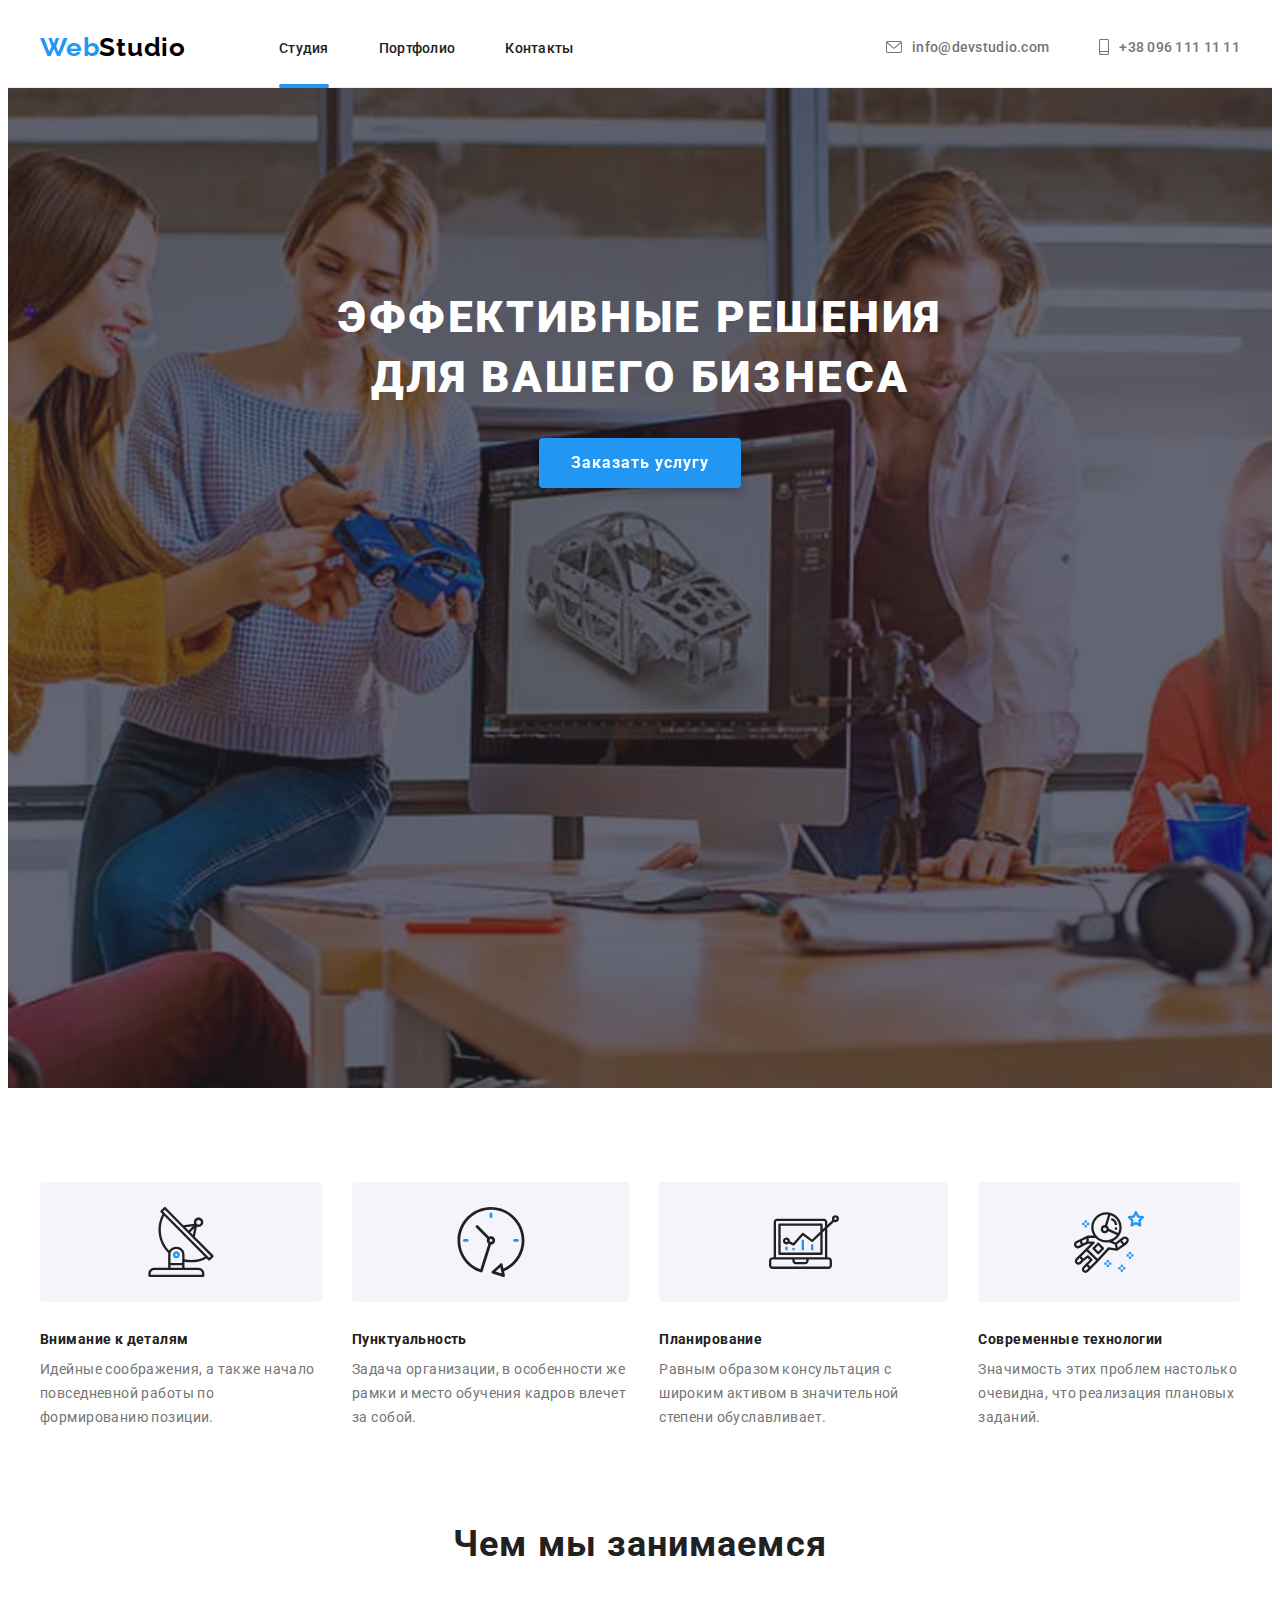
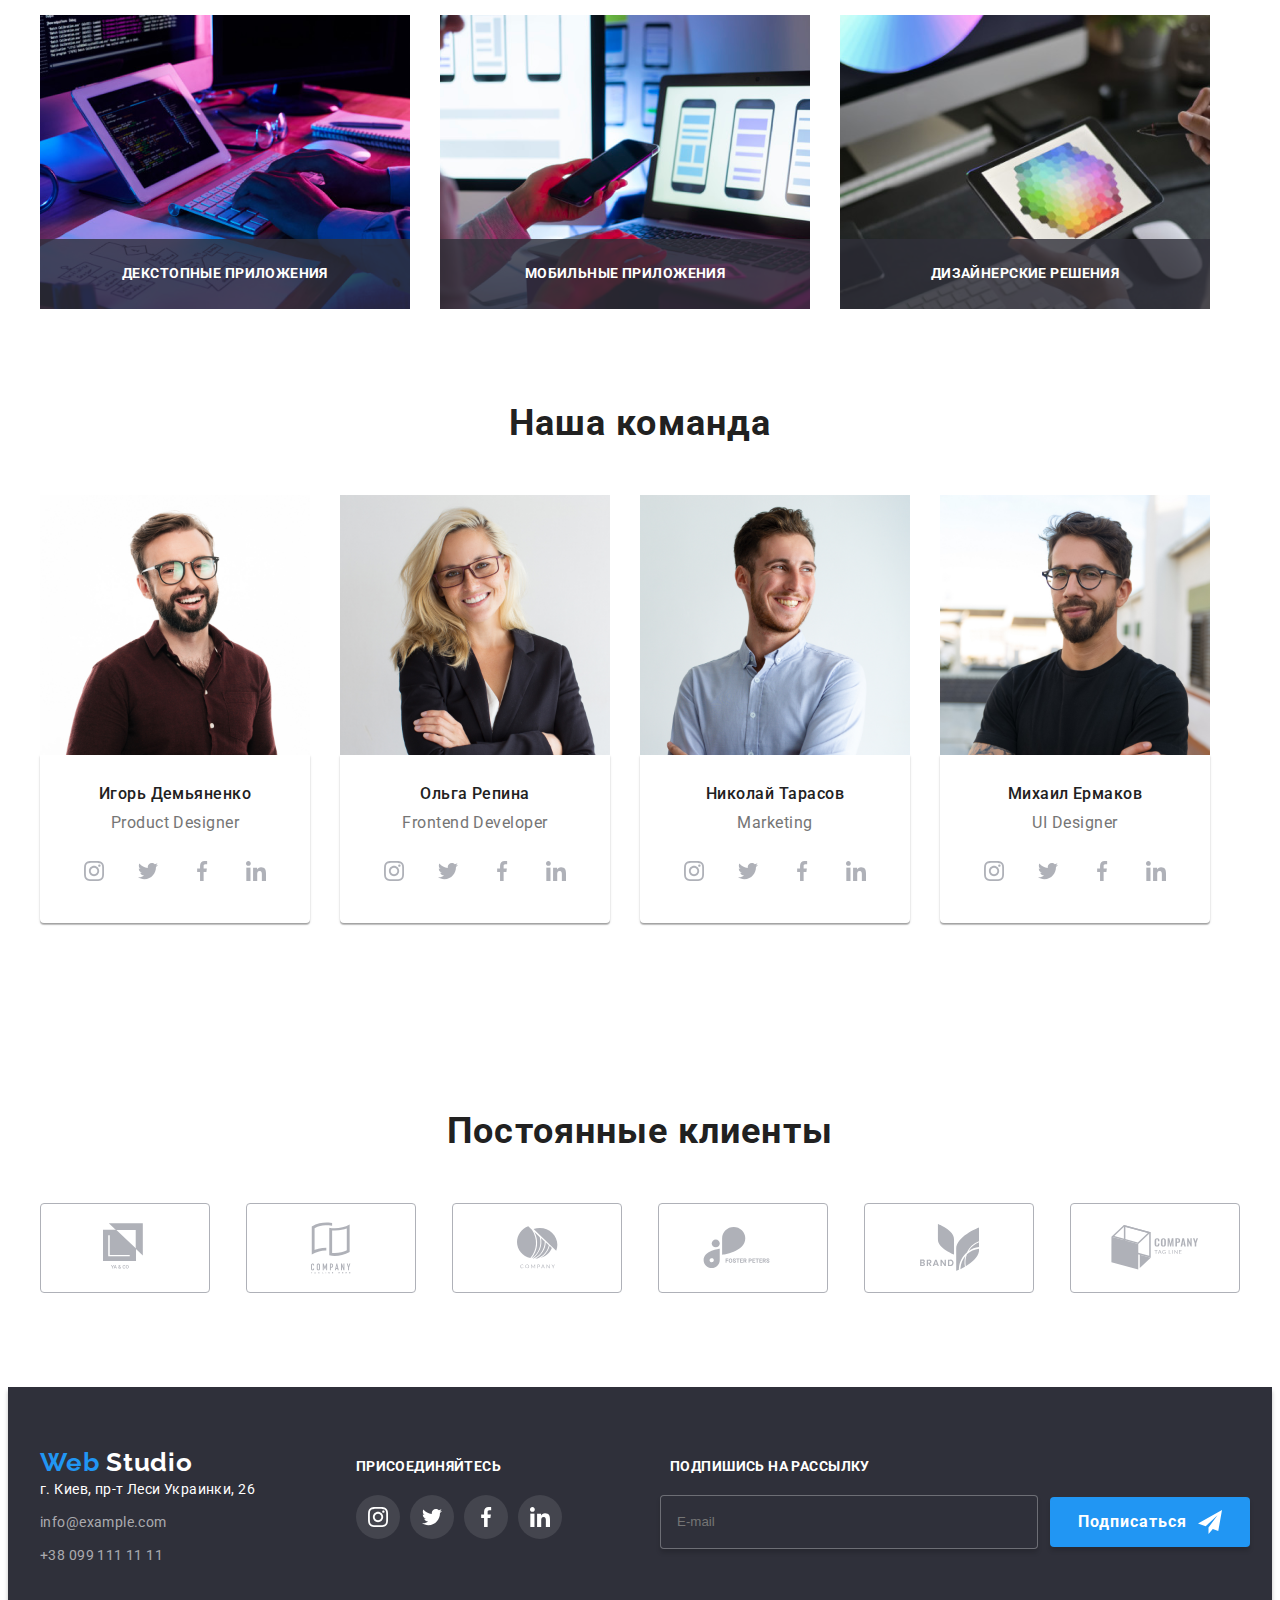
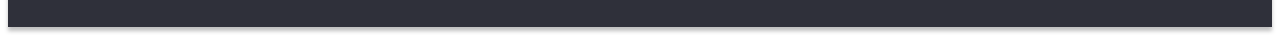
==== commit 9cf8c5a6: "Добавление миксинов" ====
--- a/index.html
+++ b/index.html
@@ -25,7 +25,7 @@
   <body>
     <header class="header">
       <div class="container container__nav-logo">
-        <a class="logo Logo_theme_light"
+        <a class="logo logo_theme_light"
           ><span class="logo__logo-web">Web</span>Studio</a
         >
         <nav class="navigation">
--- a/css/main.min.css
+++ b/css/main.min.css
@@ -1,2 +1,2 @@
-:root{--main-font: Roboto, sans-serif;--secondari-font: Raleway, sans-serif;--accent-color: #2196f3;--accent-text-color: #212121;--accent-too-color: #757575;--color-white: #ffffff;--card-set-gap: 30px;--functcii--transition: 250ms cubic-bezier(0.4, 0, 0.2, 1)}.visually-hidden{position:absolute;width:1px;height:1px;margin:-1px;border:0;padding:0;white-space:nowrap;clip-path:inset(100%);clip:rect(0 0 0 0);overflow:hidden}body{font-family:var(--main-font)}.link{text-decoration:none}.list{list-style:none}.address{font-style:normal}button{font-family:inherit}h1,h2,h3,h4,h5,h6,p{margin:0}ul,ol{margin:0;padding:0}img{display:block;max-width:100%}.container{margin-left:auto;margin-right:auto;width:1200px;padding-left:15px;padding-right:15px}.mobal-btn{font-weight:700;font-size:16px;line-height:1.87;letter-spacing:0.06em;cursor:pointer;background-color:var(--accent-color);color:var(--color-white);padding:10px 32px;filter:drop-shadow(0px 4px 4px rgba(0,0,0,0.25));border-radius:4px;border:0;transition:background-color 250ms cubic-bezier(0.4, 0, 0.2, 1)}.mobal-btn:hover,.mobal-btn:focus{background-color:#1182df}.logo{font-size:26px;line-height:1.19;letter-spacing:.03em;font-family:var(--secondari-font);font-weight:700;margin-right:93px;font-style:normal}.logo_theme_light{color:#000000}.logo_theme_dark{color:var(--color-white);margin-bottom:20px}.logo__logo-web{color:var(--accent-color)}.container__nav-logo{display:flex;align-items:center}.social-list__icon{width:20px;height:20px;fill:currentColor;transition:250ms cubic-bezier(0.4, 0, 0.2, 1)}.social-list__link:hover .social-list__icon,.social-list__link:focus .social-list__icon{color:var(--color-white)}.social-list{display:flex;align-items:center;justify-content:space-between}.footer-list{display:flex;align-items:center;justify-content:space-between;margin-top:20px;width:206px;height:44px}.social-list__link{display:flex;justify-content:center;align-items:center;width:44px;height:44px;border-radius:50%;color:#afb1b8;transition:250ms cubic-bezier(0.4, 0, 0.2, 1)}.social-list__link:hover,.social-list__link:focus{background-color:var(--accent-color);color:var(--accent-color)}.social-link{display:flex;justify-content:center;align-items:center;width:44px;height:44px;border-radius:50%;color:var(--color-white);background-color:rgba(255,255,255,0.1);transition:250ms cubic-bezier(0.4, 0, 0.2, 1)}.social-link:hover,.social-link:focus{background-color:var(--accent-color);color:var(--color-white)}.components{font-size:36px;line-height:1.16;letter-spacing:.03em;font-weight:700;text-align:center;color:var(--accent-text-color);margin-bottom:50px}.address-item__city{font-size:14px;line-height:1.71;letter-spacing:.03em;color:var(--color-white);margin-bottom:9px}.contact-list-dark__info:not(:last-child){margin-bottom:9px}.contact-list-dark__mail-tel{font-size:14px;line-height:1.71;letter-spacing:.03em;color:rgba(255,255,255,0.6);background:#2f303a}.address-item{font-style:normal}.address-item:not(:last-child){margin-bottom:9px}.backdrop{position:fixed;top:0;left:0;width:100vw;height:100vh;background-color:rgba(0,0,0,0.5);opacity:1;transition:opascity 250ms cubic-bezier(0.4, 0, 0.2, 1),250ms cubic-bezier(0.4, 0, 0.2, 1)}.modal{position:absolute;top:50%;left:50%;width:528px;height:580px;background-color:var(--color-white);padding:40px;transform:translate(-50%, -50%) scale(1);transition:transform 250ms cubic-bezier(0.4, 0, 0.2, 1)}.modal-close-btn{position:absolute;justify-content:center;align-items:center;top:8px;right:8px;width:30px;height:30px;background:transparent;border:1px solid rgba(0,0,0,0.1);border-radius:50%;cursor:pointer;outline:none;transition:fill 250ms cubic-bezier(0.4, 0, 0.2, 1)}.modal-close-btn:hover,.modal-close-btn:focus{fill:var(--accent-color)}.is-hidden{opacity:0;visibility:hidden;pointer-events:none}.backdrop.is-hidden .modal{transform:translate(-50%, -50%) scale(1.1)}.mobal-form__text{font-weight:700;font-size:20px;line-height:1.15;text-align:center;letter-spacing:0.03em;color:#212121;margin-bottom:12px}.modal-form{display:flex;flex-direction:column}.modal-form-input-wrapper{position:relative;display:block;margin-top:4px;margin-bottom:10px}.user-form-message{display:block;margin-top:4px;margin-bottom:20px}.modal-form-input{width:100%;height:40px;border:1px solid rgba(33,33,33,0.2);border-radius:4px;padding-left:42px;transition:border-color 250ms cubic-bezier(0.4, 0, 0.2, 1)}.modal-form-input:focus{outline:none;border-color:var(--accent-color)}.modal-form-icon{position:absolute;top:50%;left:12px;transform:translateY(-50%);fill:#212121;transition:fill 250ms cubic-bezier(0.4, 0, 0.2, 1)}.modal-form-input:focus+.modal-form-icon{fill:var(--accent-color)}.modal-form-message{width:100%;height:120px;border:1px solid rgba(33,33,33,0.2);border-radius:4px;padding:12px 16px;resize:none;transition:border-color 250ms cubic-bezier(0.4, 0, 0.2, 1)}.modal-form-message:focus{outline:none;border-color:var(--accent-color)}.modal-form-check-desc{font-size:12px;display:flex;align-items:center}.modal-form-check-desc::before{content:"";display:block;width:16px;height:16px;border:1px solid #000000;cursor:pointer;margin-right:8px}.modal-form-term:checked+.modal-form-check-desc::before{background-image:url("../images/vector.svg");background-position:center;background-color:var(--accent-color);background-repeat:no-repeat}.modal-form-term:focus+.modal-form-check-desc::before{box-shadow:0 0 0 1px #2196f3}.modal-form-btn{font-weight:700;font-size:16px;line-height:1.87;letter-spacing:0.06em;cursor:pointer;background-color:var(--accent-color);color:var(--color-white);padding:10px 32px;filter:drop-shadow(0px 4px 4px rgba(0,0,0,0.25));border-radius:4px;border:0;margin-top:30px;align-self:center;transition:background-color 250ms cubic-bezier(0.4, 0, 0.2, 1)}.modal-form-btn:hover,.modal-form-btn:focus{background-color:#1182df}.contract{color:var(--accent-color)}.modal-name{font-size:12px;line-height:1.16;letter-spacing:0.01em;color:#757575}.header{padding-top:24px;padding-bottom:24px;display:flex;justify-content:space-between;align-items:center;border-bottom:1px solid #ececec}.contact-list{display:flex;margin-left:auto;align-items:center}.contact-list__link{display:flex;justify-content:center;align-items:center;font-weight:500;font-size:14px;line-height:1.1;letter-spacing:0.02em;color:var(--accent-too-color);transition:var(--functcii--transition)}.contact-list__link:hover,.contact-list__link:focus{color:var(--accent-color);transition:250ms cubic-bezier(0.4, 0, 0.2, 1)}.contact-list__item{display:block}.contact-list__item:not(:last-child){margin-right:50px}.contact-list__icon{justify-content:center;align-items:center;margin-right:10px;fill:currentColor}.navigation{display:flex;align-items:center}.menu{display:flex;margin-left:auto;align-items:center}.menu__link{font-weight:500;font-size:14px;line-height:1.14;letter-spacing:0.02em;color:var(--accent-text-color);position:relative;transition:var(--functcii--transition)}.menu__link:hover,.menu__link:focus{background-color:var(--color-white);color:var(--accent-color);transition:var(--functcii--transition)}.menu__item:not(:last-child){margin-right:50px}.linner::after{content:"";position:absolute;left:0;bottom:0;display:block;width:100%;height:4px;background-color:var(--accent-color);margin-bottom:-32px;border-radius:2px}.hero{color:var(--color-white);background-color:#2f303a;text-align:center;padding-top:200px;padding-bottom:200px}.hero__overlay{max-width:1600px;height:600px;margin-left:auto;margin-right:auto;background-image:linear-gradient(to right, rgba(47,48,58,0.4), rgba(47,48,58,0.4)),url("../images/img-studio/Img-9.jpg");background-repeat:no-repeat;background-position:center 0;background-size:cover}.hero__main-heading{font-weight:900;font-size:44px;line-height:1.36;text-align:center;letter-spacing:0.06em;text-transform:uppercase;margin:0 auto;margin-bottom:30px;max-width:696px}.features-list__heading{font-weight:700;font-size:14px;line-height:1.14;letter-spacing:0.03em;color:var(--accent-text-color);margin-bottom:10px}.features-list__item{background:var(--color-white);position:relative}.features-list__item:not(:last-child){margin-right:30px}.features-list__text{font-size:14px;line-height:1.7;letter-spacing:0.03em;color:var(--accent-too-color)}.features{display:flex;padding-bottom:47px;padding-top:94px}.block-svg__icon{width:70px;height:70px}.block-svg{display:flex;height:120px;background-repeat:no-repeat;background-position:center;align-items:center;justify-content:center;margin-bottom:30px;background:#f5f4fa;border-radius:4px}.features-list{display:flex}.services-list__title{display:flex;justify-content:center;align-items:center;width:100%;height:70px;position:absolute;bottom:0;pointer-events:none;background-color:rgba(47,48,58,0.8)}.services-list__text{font-weight:700;font-size:14px;line-height:1.14;text-align:center;letter-spacing:0.03em;text-transform:uppercase;color:var(--color-white)}.services-list{display:flex}.container__services{padding-top:47px}.services-list__item{background:var(--color-white);position:relative}.services-list__item:not(:last-child){margin-right:30px}.team-list{display:flex}.team-list__title{padding:30px 32px;background:var(--color-white);box-shadow:0px 1px 3px rgba(0,0,0,0.12),0px 1px 1px rgba(0,0,0,0.14),0px 2px 1px rgba(0,0,0,0.2);border-radius:0px 0px 4px 4px}.team-list__heading{font-weight:500;font-size:16px;line-height:1.18;text-align:center;letter-spacing:0.03em;color:var(--accent-text-color);margin-bottom:10px}.team-list__text{font-size:16px;line-height:1.18;text-align:center;letter-spacing:0.03em;color:var(--accent-too-color);margin-bottom:16px}.team-comando{padding-top:94px;padding-bottom:86px}.team-list__item{background:var(--color-white);position:relative}.team-list__item:not(:last-child){margin-right:30px}.clients{display:flex;align-items:center;justify-content:space-between}.clients__link{display:flex;justify-content:center;align-items:center;width:170px;height:90px;border:1px solid #afb1b8;box-sizing:border-box;border-radius:4px;color:#afb1b8;transition:250ms cubic-bezier(0.4, 0, 0.2, 1)}.clients__link:hover,.clients__link:focus{border-color:var(--accent-color);color:var(--accent-color)}.clients__icon{fill:currentColor;transition:250ms cubic-bezier(0.4, 0, 0.2, 1)}.clients__link:hover .clients__icon,.clients__link:focus .clients__icon{color:var(--accent-color);border-color:var(--accent-color)}.box-clients{padding-top:102px;padding-bottom:94px}.main-footer-box{display:flex;align-items:baseline}.footer-box{display:flex;flex-direction:column}.footer-box-second{display:flex;flex-direction:column;width:206px;margin-left:70px}.footer-black{background:#2f303a;box-shadow:0px 4px 4px rgba(0,0,0,0.25);padding-top:60px;padding-bottom:60px}.footer-box-second__title{font-weight:700;font-size:14px;line-height:1.14;letter-spacing:0.03em;text-transform:uppercase;color:var(--color-white)}.footer-form-email__text{display:block;font-size:14px;line-height:1.14;letter-spacing:0.03em;text-transform:uppercase;color:#ffffff;margin-bottom:20px}.footer-form-main{display:flex;flex-direction:column;width:570px;margin-left:auto}.footer-button{display:flex;align-items:center;min-width:200px;height:50px;margin-left:12px;padding:10px 28px;background:var(--accent-color);box-shadow:0px 4px 4px rgba(0,0,0,0.15);border-radius:4px;cursor:pointer;border:0;justify-content:space-between}.footer-button__text{font-size:16px;line-height:1.88;font-weight:700;display:flex;align-items:center;text-align:center;letter-spacing:0.06em;color:#ffffff}.footer-form-input{display:flex;align-items:center}.footer-email-input{height:50px;min-width:358px;padding-left:16px;border:1px solid rgba(255,255,255,0.3);box-shadow:0px 4px 4px rgba(0,0,0,0.15);border-radius:4px;background:#2f303a;color:var(--color-white)}.footer-email-input:focus{border-color:var(--accent-color);outline:none}.footer-button__icon{width:24px;height:24px}
+:root{--main-font: Roboto, sans-serif;--secondari-font: Raleway, sans-serif;--accent-color: #2196f3;--accent-text-color: #212121;--accent-too-color: #757575;--color-white: #ffffff;--card-set-gap: 30px;--functcii--transition: 250ms cubic-bezier(0.4, 0, 0.2, 1)}.visually-hidden{position:absolute;width:1px;height:1px;margin:-1px;border:0;padding:0;white-space:nowrap;clip-path:inset(100%);clip:rect(0 0 0 0);overflow:hidden}body{font-family:var(--main-font)}.link{text-decoration:none}.list{list-style:none}.address{font-style:normal}button{font-family:inherit}h1,h2,h3,h4,h5,h6,p{margin:0}ul,ol{margin:0;padding:0}img{display:block;max-width:100%}.container{margin-left:auto;margin-right:auto;width:1200px;padding-left:15px;padding-right:15px}.mobal-btn{font-size:16px;line-height:1.87;letter-spacing:.06em;font-weight:700;cursor:pointer;background-color:var(--accent-color);color:var(--color-white);padding:10px 32px;filter:drop-shadow(0px 4px 4px rgba(0,0,0,0.25));border-radius:4px;border:0;transition:background-color 250ms cubic-bezier(0.4, 0, 0.2, 1)}.mobal-btn:hover,.mobal-btn:focus{background-color:#1182df}.logo{font-size:26px;line-height:1.19;letter-spacing:.03em;font-family:var(--secondari-font);font-weight:700;margin-right:93px;font-style:normal}.logo_theme_light{color:#000000}.logo_theme_dark{color:var(--color-white);margin-bottom:20px}.logo__logo-web{color:var(--accent-color)}.container__nav-logo{display:flex;align-items:center}.social-list__icon{width:20px;height:20px;fill:currentColor;transition:--functcii--transition}.social-list__link:hover .social-list__icon,.social-list__link:focus .social-list__icon{color:var(--color-white)}.social-list{display:flex;align-items:center;justify-content:space-between}.footer-list{display:flex;align-items:center;justify-content:space-between;margin-top:20px;width:206px;height:44px}.social-list__link{display:flex;align-items:center;justify-content:center;width:44px;height:44px;border-radius:50%;color:#afb1b8;transition:--functcii--transition}.social-list__link:hover,.social-list__link:focus{background-color:var(--accent-color);color:var(--accent-color)}.social-link{display:flex;align-items:center;justify-content:center;width:44px;height:44px;border-radius:50%;color:var(--color-white);background-color:rgba(255,255,255,0.1);transition:--functcii--transition}.social-link:hover,.social-link:focus{background-color:var(--accent-color);color:var(--color-white)}.components{font-size:36px;line-height:1.16;letter-spacing:.03em;font-weight:700;text-align:center;color:var(--accent-text-color);margin-bottom:50px}.address-item__city{font-size:14px;line-height:1.71;letter-spacing:.03em;color:var(--color-white);margin-bottom:9px}.contact-list-dark__info:not(:last-child){margin-bottom:9px}.contact-list-dark__mail-tel{font-size:14px;line-height:1.71;letter-spacing:.03em;color:rgba(255,255,255,0.6);background:#2f303a}.address-item{font-style:normal}.address-item:not(:last-child){margin-bottom:9px}.backdrop{position:fixed;top:0;left:0;width:100vw;height:100vh;background-color:rgba(0,0,0,0.5);opacity:1;transition:opascity 250ms cubic-bezier(0.4, 0, 0.2, 1),250ms cubic-bezier(0.4, 0, 0.2, 1)}.modal{position:absolute;top:50%;left:50%;width:528px;height:580px;background-color:var(--color-white);padding:40px;transform:translate(-50%, -50%) scale(1);transition:transform 250ms cubic-bezier(0.4, 0, 0.2, 1)}.modal-close-btn{position:absolute;justify-content:center;align-items:center;top:8px;right:8px;width:30px;height:30px;background:transparent;border:1px solid rgba(0,0,0,0.1);border-radius:50%;cursor:pointer;outline:none;transition:fill 250ms cubic-bezier(0.4, 0, 0.2, 1)}.modal-close-btn:hover,.modal-close-btn:focus{fill:var(--accent-color)}.is-hidden{opacity:0;visibility:hidden;pointer-events:none}.backdrop.is-hidden .modal{transform:translate(-50%, -50%) scale(1.1)}.mobal-form__text{font-size:20px;line-height:1.15;letter-spacing:.03em;font-weight:700;text-align:center;color:#212121;margin-bottom:12px}.modal-form{display:flex;flex-direction:column}.modal-form-input-wrapper{position:relative;display:block;margin-top:4px;margin-bottom:10px}.user-form-message{display:block;margin-top:4px;margin-bottom:20px}.modal-form-input{width:100%;height:40px;border:1px solid rgba(33,33,33,0.2);border-radius:4px;padding-left:42px;transition:border-color 250ms cubic-bezier(0.4, 0, 0.2, 1)}.modal-form-input:focus{outline:none;border-color:var(--accent-color)}.modal-form-icon{position:absolute;top:50%;left:12px;transform:translateY(-50%);fill:#212121;transition:fill 250ms cubic-bezier(0.4, 0, 0.2, 1)}.modal-form-input:focus+.modal-form-icon{fill:var(--accent-color)}.modal-form-message{width:100%;height:120px;border:1px solid rgba(33,33,33,0.2);border-radius:4px;padding:12px 16px;resize:none;transition:border-color 250ms cubic-bezier(0.4, 0, 0.2, 1)}.modal-form-message:focus{outline:none;border-color:var(--accent-color)}.modal-form-check-desc{font-size:12px;display:flex;align-items:center}.modal-form-check-desc::before{content:"";display:block;width:16px;height:16px;border:1px solid #000000;cursor:pointer;margin-right:8px}.modal-form-term:checked+.modal-form-check-desc::before{background-image:url("../images/vector.svg");background-position:center;background-color:var(--accent-color);background-repeat:no-repeat}.modal-form-term:focus+.modal-form-check-desc::before{box-shadow:0 0 0 1px #2196f3}.modal-form-btn{font-size:16px;line-height:1.87;letter-spacing:.06em;font-weight:700;cursor:pointer;background-color:var(--accent-color);color:var(--color-white);padding:10px 32px;filter:drop-shadow(0px 4px 4px rgba(0,0,0,0.25));border-radius:4px;border:0;margin-top:30px;align-self:center;transition:background-color 250ms cubic-bezier(0.4, 0, 0.2, 1)}.modal-form-btn:hover,.modal-form-btn:focus{background-color:#1182df}.contract{color:var(--accent-color)}.modal-name{font-size:12px;line-height:1.16;letter-spacing:.01em;color:#757575}.header{display:flex;align-items:center;justify-content:space-between;padding-top:24px;padding-bottom:24px;border-bottom:1px solid #ececec}.contact-list{display:flex;margin-left:auto;align-items:center}.contact-list__link{display:flex;align-items:center;justify-content:center;font-size:14px;line-height:1.1;letter-spacing:.02em;font-weight:500;color:var(--accent-too-color);transition:var(--functcii--transition)}.contact-list__link:hover,.contact-list__link:focus{color:var(--accent-color);transition:250ms cubic-bezier(0.4, 0, 0.2, 1)}.contact-list__item{display:block}.contact-list__item:not(:last-child){margin-right:50px}.contact-list__icon{justify-content:center;align-items:center;margin-right:10px;fill:currentColor}.menu{display:flex;align-items:center;justify-content:center;margin-left:auto}.menu__link{font-size:14px;line-height:1.14;letter-spacing:.02em;font-weight:500;color:var(--accent-text-color);position:relative;transition:var(--functcii--transition)}.menu__link:hover,.menu__link:focus{background-color:var(--color-white);color:var(--accent-color);transition:var(--functcii--transition)}.menu__item:not(:last-child){margin-right:50px}.linner::after{content:"";position:absolute;left:0;bottom:0;display:block;width:100%;height:4px;background-color:var(--accent-color);margin-bottom:-32px;border-radius:2px}.hero{color:var(--color-white);background-color:#2f303a;text-align:center;padding-top:200px;padding-bottom:200px}.hero__overlay{max-width:1600px;height:600px;margin-left:auto;margin-right:auto;background-image:linear-gradient(to right, rgba(47,48,58,0.4), rgba(47,48,58,0.4)),url("../images/img-studio/Img-9.jpg");background-repeat:no-repeat;background-position:center 0;background-size:cover}.hero__main-heading{font-size:44px;line-height:1.36;letter-spacing:.06em;font-weight:900;text-align:center;text-transform:uppercase;margin:0 auto;margin-bottom:30px;max-width:696px}.features-list__heading{font-size:14px;line-height:1.14;letter-spacing:.03em;font-weight:700;color:var(--accent-text-color);margin-bottom:10px}.features-list__item{background:var(--color-white);position:relative}.features-list__item:not(:last-child){margin-right:30px}.features-list__text{font-size:14px;line-height:1.71;letter-spacing:.03em;color:var(--accent-too-color)}.features{display:flex;padding-bottom:47px;padding-top:94px}.block-svg__icon{width:70px;height:70px}.block-svg{display:flex;align-items:center;justify-content:center;height:120px;background-repeat:no-repeat;background-position:center;margin-bottom:30px;background:#f5f4fa;border-radius:4px}.features-list{display:flex}.services-list__title{display:flex;align-items:center;justify-content:center;width:100%;height:70px;position:absolute;bottom:0;pointer-events:none;background-color:rgba(47,48,58,0.8)}.services-list__text{font-size:14px;line-height:1.14;letter-spacing:.03em;font-weight:700;text-align:center;text-transform:uppercase;color:var(--color-white)}.services-list{display:flex}.container__services{padding-top:47px}.services-list__item{background:var(--color-white);position:relative}.services-list__item:not(:last-child){margin-right:30px}.team-list{display:flex}.team-list__title{padding:30px 32px;background:var(--color-white);box-shadow:0px 1px 3px rgba(0,0,0,0.12),0px 1px 1px rgba(0,0,0,0.14),0px 2px 1px rgba(0,0,0,0.2);border-radius:0px 0px 4px 4px}.team-list__heading{font-size:16px;line-height:1.18;letter-spacing:.03em;font-weight:500;text-align:center;color:var(--accent-text-color);margin-bottom:10px}.team-list__text{font-size:16px;line-height:1.18;letter-spacing:.03em;text-align:center;color:var(--accent-too-color);margin-bottom:16px}.team-comando{padding-top:94px;padding-bottom:86px}.team-list__item{background:var(--color-white);position:relative}.team-list__item:not(:last-child){margin-right:30px}.clients{display:flex;align-items:center;justify-content:space-between}.clients__link{display:flex;align-items:center;justify-content:center;width:170px;height:90px;border:1px solid #afb1b8;box-sizing:border-box;border-radius:4px;color:#afb1b8;transition:250ms cubic-bezier(0.4, 0, 0.2, 1)}.clients__link:hover,.clients__link:focus{border-color:var(--accent-color);color:var(--accent-color)}.clients__icon{fill:currentColor;transition:250ms cubic-bezier(0.4, 0, 0.2, 1)}.clients__link:hover .clients__icon,.clients__link:focus .clients__icon{color:var(--accent-color);border-color:var(--accent-color)}.box-clients{padding-top:102px;padding-bottom:94px}.main-footer-box{display:flex;align-items:baseline}.footer-box{display:flex;flex-direction:column}.footer-box-second{display:flex;flex-direction:column;width:206px;margin-left:70px}.footer-black{background:#2f303a;box-shadow:0px 4px 4px rgba(0,0,0,0.25);padding-top:60px;padding-bottom:60px}.footer-box-second__title{font-size:14px;line-height:1.14;letter-spacing:.03em;font-weight:700;text-transform:uppercase;color:var(--color-white)}.footer-form-email__text{font-size:14px;line-height:1.14;letter-spacing:.03em;display:block;font-size:14px;line-height:1.14;letter-spacing:0.03em;text-transform:uppercase;color:#ffffff;margin-bottom:20px}.footer-form-main{display:flex;flex-direction:column;width:570px;margin-left:auto}.footer-button{display:flex;align-items:center;justify-content:space-between;min-width:200px;height:50px;margin-left:12px;padding:10px 28px;background:var(--accent-color);box-shadow:0px 4px 4px rgba(0,0,0,0.15);border-radius:4px;cursor:pointer;border:0}.footer-button__text{font-size:16px;line-height:1.88;letter-spacing:.06em;font-weight:700;display:flex;align-items:center;text-align:center;color:#ffffff}.footer-form-input{display:flex;align-items:center;justify-content:center}.footer-email-input{height:50px;min-width:358px;padding-left:16px;border:1px solid rgba(255,255,255,0.3);box-shadow:0px 4px 4px rgba(0,0,0,0.15);border-radius:4px;background:#2f303a;color:var(--color-white)}.footer-email-input:focus{border-color:var(--accent-color);outline:none}.footer-button__icon{width:24px;height:24px}
 /*# sourceMappingURL=main.min.css.map */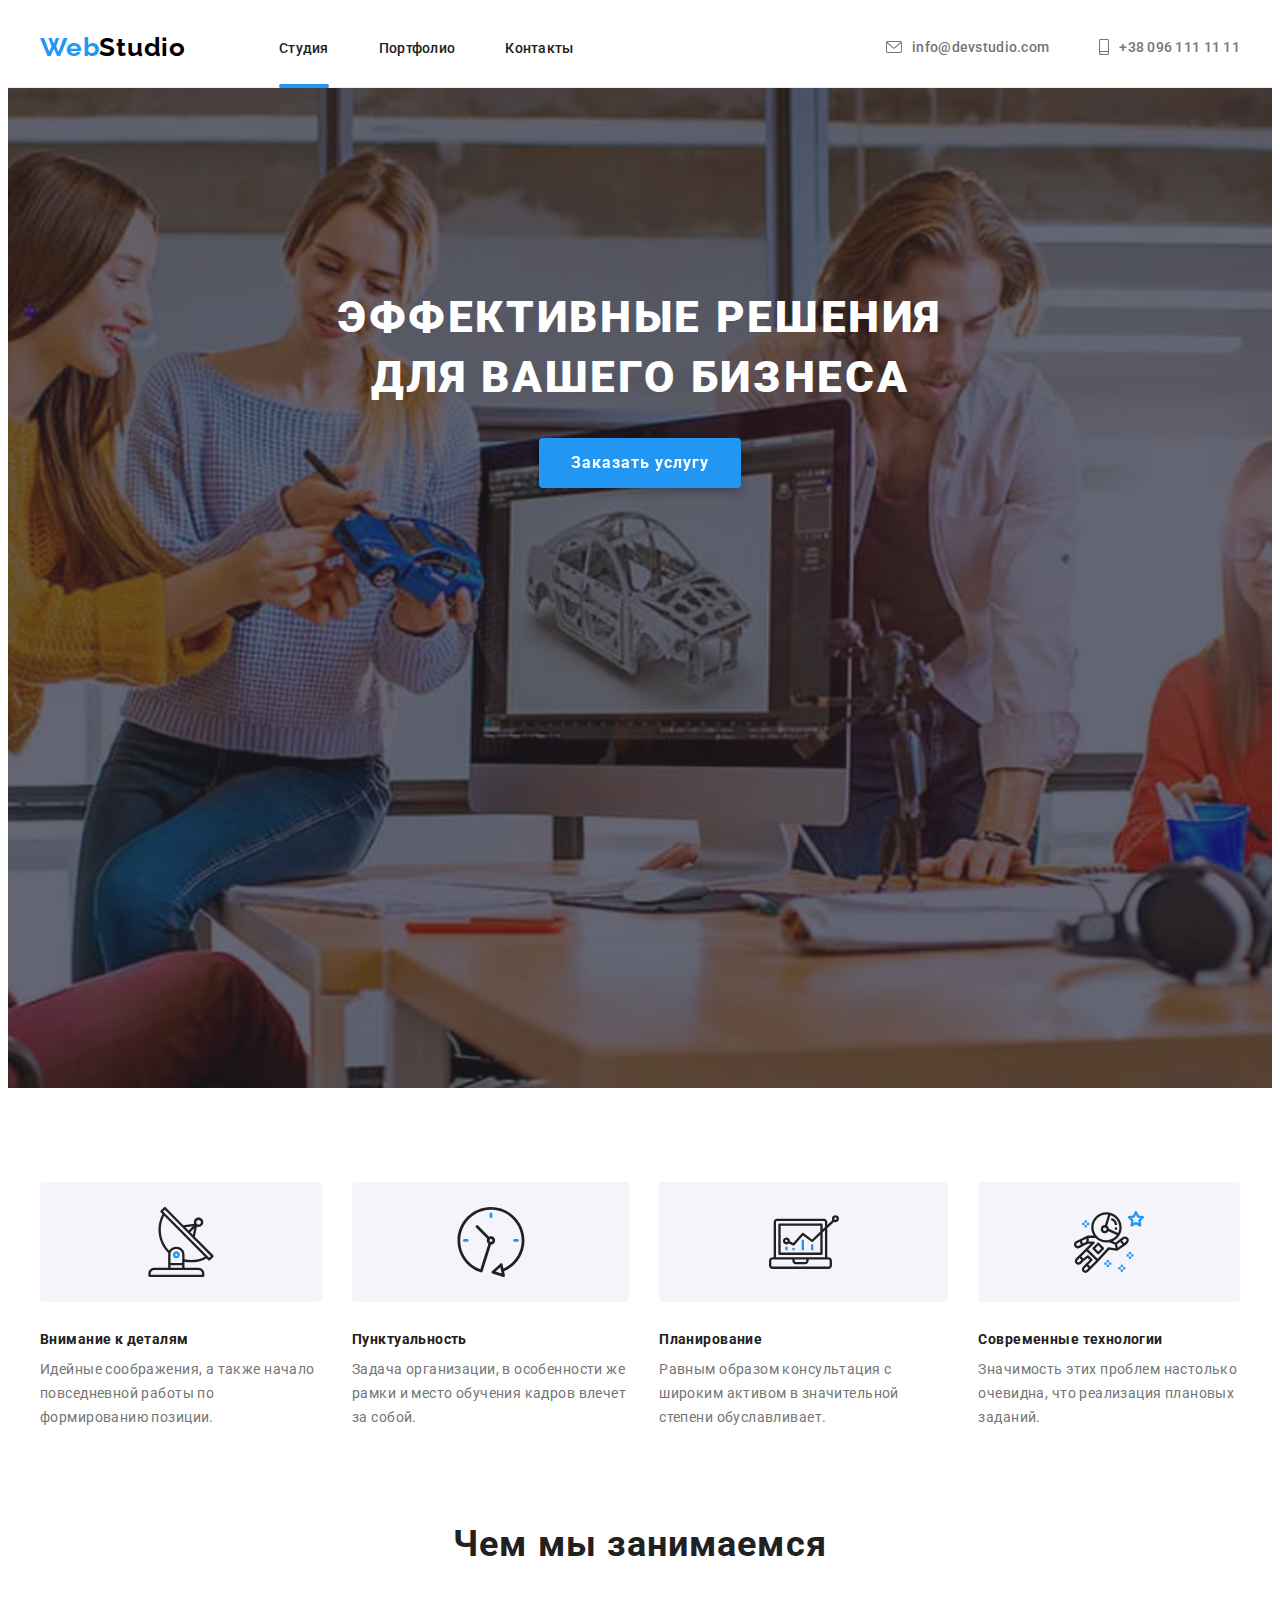
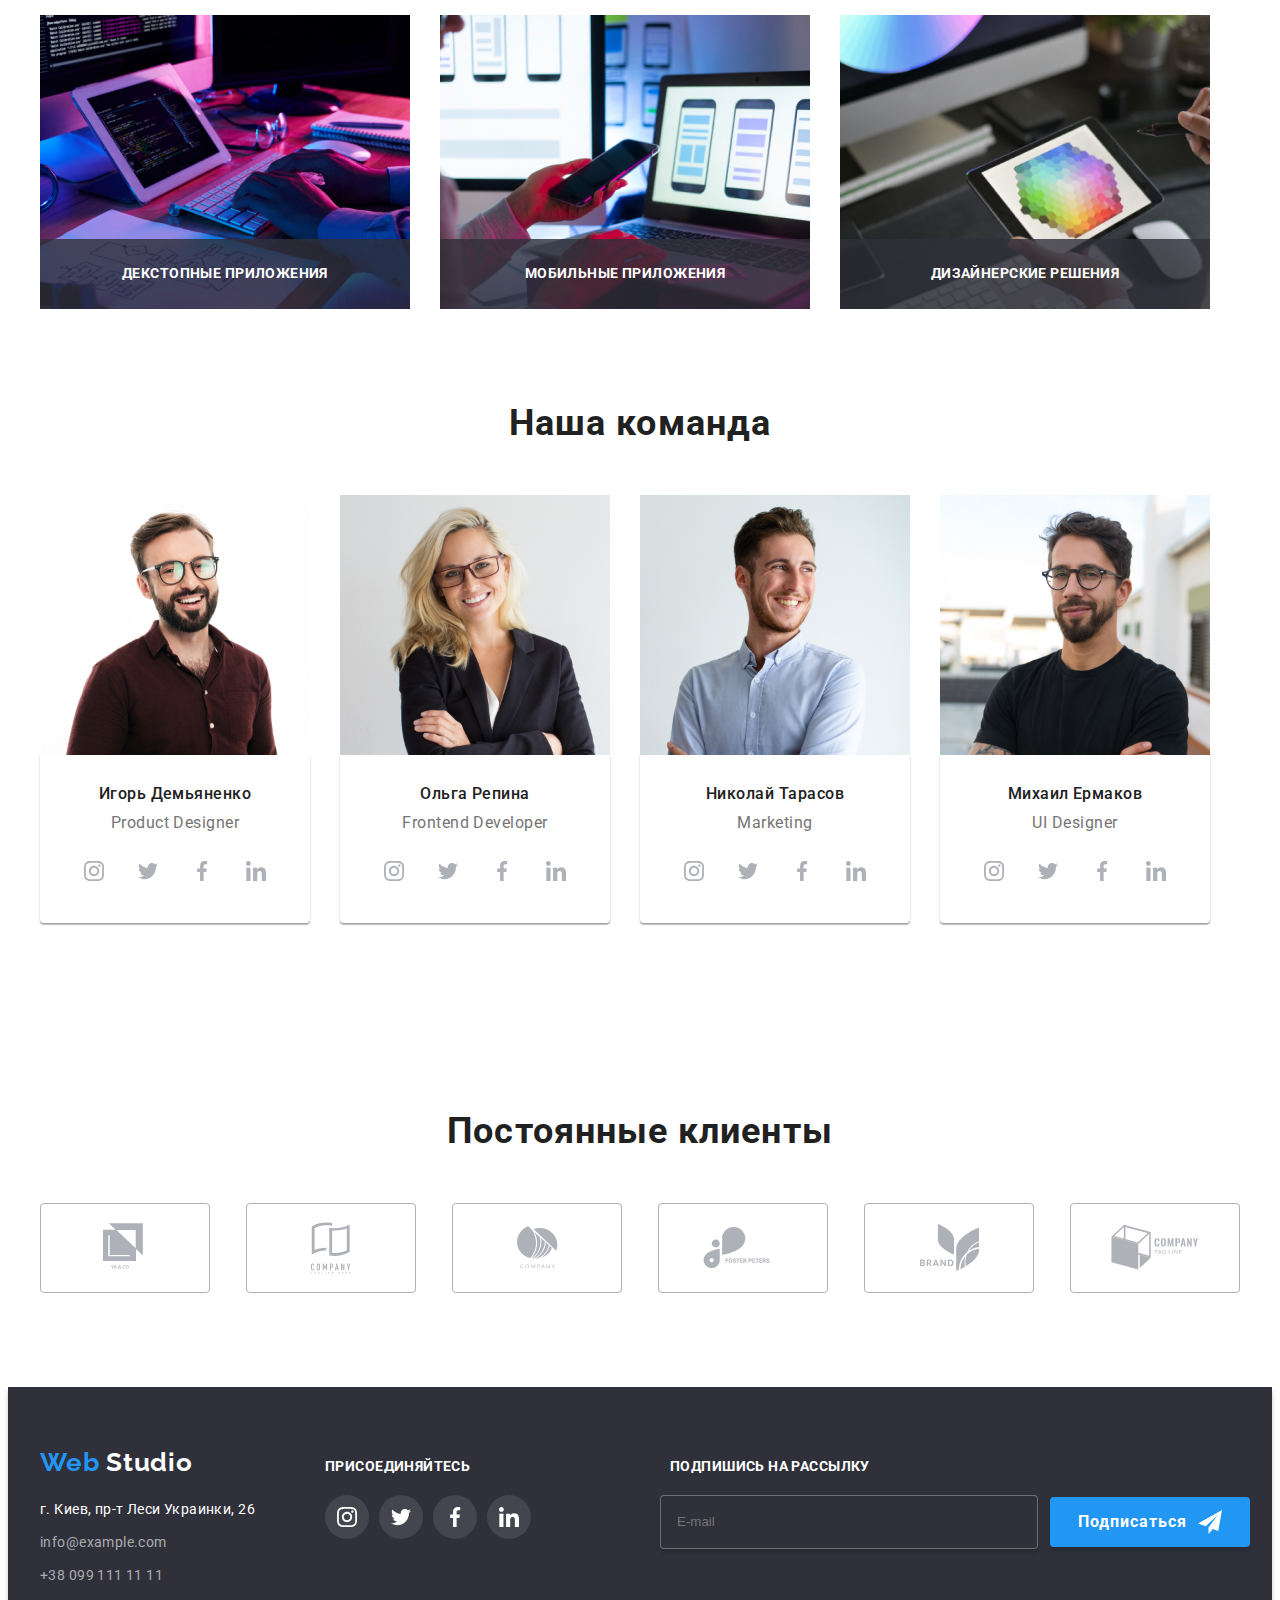
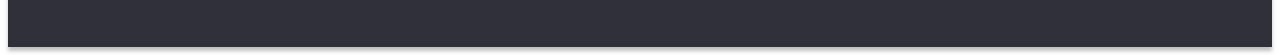
==== commit 55e1a9ac: "Исправление потерь" ====
--- a/index.html
+++ b/index.html
@@ -498,38 +498,38 @@
           </svg>
         </button>
         <form action="#" class="modal-form">
-          <b class="mobal-form__text"
+          <b class="modal-form__text"
             >Оставьте свои данные, мы вам перезвоним</b
           >
           <label class="modal-form-field">
-            <span class="modal-name">Имя</span>
-
-            <span class="modal-form-input-wrapper">
+            <span class="modal-form-field__name">Имя</span>
+
+            <span class="modal-form-field__wrapper">
               <input
                 type="text"
                 name="user-name"
-                class="modal-form-input"
+                class="modal-form-field__input"
                 required
                 minlength="2"
               />
-              <svg class="modal-form-icon" width="18" height="18">
+              <svg class="modal-form-field__icon" width="18" height="18">
                 <use href="./images/sprite-modal.svg#icon-person"></use>
               </svg>
             </span>
           </label>
           <label class="modal-form-field">
-            <span class="modal-name">Телефон</span>
-
-            <span class="modal-form-input-wrapper">
+            <span class="modal-form-field__name">Телефон</span>
+
+            <span class="modal-form-field__wrapper">
               <input
                 type="tel"
                 name="user-phone"
-                class="modal-form-input"
+                class="modal-form-field__input"
                 required
                 pattern="[0-9]{3}-[0-9]{3}-[0-9]{2}-[0-9]{2}"
                 title="096-111-11-11"
               />
-              <svg class="modal-form-icon" width="18" height="18">
+              <svg class="modal-form-field__icon" width="18" height="18">
                 <use
                   href="./images/sprite-modal.svg#icon-phone-black-18dp-1"
                 ></use>
@@ -537,11 +537,15 @@
             </span>
           </label>
           <label class="modal-form-field">
-            <span class="modal-name">Почта</span>
-
-            <span class="modal-form-input-wrapper">
-              <input type="email" name="user-email" class="modal-form-input" />
-              <svg class="modal-form-icon" width="18" height="18">
+            <span class="modal-form-field__name">Почта</span>
+
+            <span class="modal-form-field__wrapper">
+              <input
+                type="email"
+                name="user-email"
+                class="modal-form-field__input"
+              />
+              <svg class="modal-form-field__icon" width="18" height="18">
                 <use
                   href="./images/sprite-modal.svg#icon-email-black-18dp-1"
                 ></use>
@@ -549,12 +553,12 @@
             </span>
           </label>
           <label class="modal-form-field">
-            <span class="modal-name">Комментарий</span>
+            <span class="modal-form-field__name">Комментарий</span>
 
             <span class="user-form-message">
               <textarea
                 name="user-massage"
-                class="modal-form-message"
+                class="user-form-message__text"
                 placeholder="Введите текст"
               ></textarea>
             </span>
@@ -567,7 +571,9 @@
           />
           <label for="user-term" class="modal-form-check-desc"
             >Соглашаюсь с рассылкой и принимаю&nbsp;
-            <a href="" class="contract">Условия договора</a>
+            <a href="" class="modal-form-check-desc__contract"
+              >Условия договора</a
+            >
           </label>
           <button type="submit" class="modal-form-btn">Отправить</button>
         </form>
--- a/css/main.min.css
+++ b/css/main.min.css
@@ -1,2 +1,2 @@
-:root{--main-font: Roboto, sans-serif;--secondari-font: Raleway, sans-serif;--accent-color: #2196f3;--accent-text-color: #212121;--accent-too-color: #757575;--color-white: #ffffff;--card-set-gap: 30px;--functcii--transition: 250ms cubic-bezier(0.4, 0, 0.2, 1)}.visually-hidden{position:absolute;width:1px;height:1px;margin:-1px;border:0;padding:0;white-space:nowrap;clip-path:inset(100%);clip:rect(0 0 0 0);overflow:hidden}body{font-family:var(--main-font)}.link{text-decoration:none}.list{list-style:none}.address{font-style:normal}button{font-family:inherit}h1,h2,h3,h4,h5,h6,p{margin:0}ul,ol{margin:0;padding:0}img{display:block;max-width:100%}.container{margin-left:auto;margin-right:auto;width:1200px;padding-left:15px;padding-right:15px}.mobal-btn{font-size:16px;line-height:1.87;letter-spacing:.06em;font-weight:700;cursor:pointer;background-color:var(--accent-color);color:var(--color-white);padding:10px 32px;filter:drop-shadow(0px 4px 4px rgba(0,0,0,0.25));border-radius:4px;border:0;transition:background-color 250ms cubic-bezier(0.4, 0, 0.2, 1)}.mobal-btn:hover,.mobal-btn:focus{background-color:#1182df}.logo{font-size:26px;line-height:1.19;letter-spacing:.03em;font-family:var(--secondari-font);font-weight:700;margin-right:93px;font-style:normal}.logo_theme_light{color:#000000}.logo_theme_dark{color:var(--color-white);margin-bottom:20px}.logo__logo-web{color:var(--accent-color)}.container__nav-logo{display:flex;align-items:center}.social-list__icon{width:20px;height:20px;fill:currentColor;transition:--functcii--transition}.social-list__link:hover .social-list__icon,.social-list__link:focus .social-list__icon{color:var(--color-white)}.social-list{display:flex;align-items:center;justify-content:space-between}.footer-list{display:flex;align-items:center;justify-content:space-between;margin-top:20px;width:206px;height:44px}.social-list__link{display:flex;align-items:center;justify-content:center;width:44px;height:44px;border-radius:50%;color:#afb1b8;transition:--functcii--transition}.social-list__link:hover,.social-list__link:focus{background-color:var(--accent-color);color:var(--accent-color)}.social-link{display:flex;align-items:center;justify-content:center;width:44px;height:44px;border-radius:50%;color:var(--color-white);background-color:rgba(255,255,255,0.1);transition:--functcii--transition}.social-link:hover,.social-link:focus{background-color:var(--accent-color);color:var(--color-white)}.components{font-size:36px;line-height:1.16;letter-spacing:.03em;font-weight:700;text-align:center;color:var(--accent-text-color);margin-bottom:50px}.address-item__city{font-size:14px;line-height:1.71;letter-spacing:.03em;color:var(--color-white);margin-bottom:9px}.contact-list-dark__info:not(:last-child){margin-bottom:9px}.contact-list-dark__mail-tel{font-size:14px;line-height:1.71;letter-spacing:.03em;color:rgba(255,255,255,0.6);background:#2f303a}.address-item{font-style:normal}.address-item:not(:last-child){margin-bottom:9px}.backdrop{position:fixed;top:0;left:0;width:100vw;height:100vh;background-color:rgba(0,0,0,0.5);opacity:1;transition:opascity 250ms cubic-bezier(0.4, 0, 0.2, 1),250ms cubic-bezier(0.4, 0, 0.2, 1)}.modal{position:absolute;top:50%;left:50%;width:528px;height:580px;background-color:var(--color-white);padding:40px;transform:translate(-50%, -50%) scale(1);transition:transform 250ms cubic-bezier(0.4, 0, 0.2, 1)}.modal-close-btn{position:absolute;justify-content:center;align-items:center;top:8px;right:8px;width:30px;height:30px;background:transparent;border:1px solid rgba(0,0,0,0.1);border-radius:50%;cursor:pointer;outline:none;transition:fill 250ms cubic-bezier(0.4, 0, 0.2, 1)}.modal-close-btn:hover,.modal-close-btn:focus{fill:var(--accent-color)}.is-hidden{opacity:0;visibility:hidden;pointer-events:none}.backdrop.is-hidden .modal{transform:translate(-50%, -50%) scale(1.1)}.mobal-form__text{font-size:20px;line-height:1.15;letter-spacing:.03em;font-weight:700;text-align:center;color:#212121;margin-bottom:12px}.modal-form{display:flex;flex-direction:column}.modal-form-input-wrapper{position:relative;display:block;margin-top:4px;margin-bottom:10px}.user-form-message{display:block;margin-top:4px;margin-bottom:20px}.modal-form-input{width:100%;height:40px;border:1px solid rgba(33,33,33,0.2);border-radius:4px;padding-left:42px;transition:border-color 250ms cubic-bezier(0.4, 0, 0.2, 1)}.modal-form-input:focus{outline:none;border-color:var(--accent-color)}.modal-form-icon{position:absolute;top:50%;left:12px;transform:translateY(-50%);fill:#212121;transition:fill 250ms cubic-bezier(0.4, 0, 0.2, 1)}.modal-form-input:focus+.modal-form-icon{fill:var(--accent-color)}.modal-form-message{width:100%;height:120px;border:1px solid rgba(33,33,33,0.2);border-radius:4px;padding:12px 16px;resize:none;transition:border-color 250ms cubic-bezier(0.4, 0, 0.2, 1)}.modal-form-message:focus{outline:none;border-color:var(--accent-color)}.modal-form-check-desc{font-size:12px;display:flex;align-items:center}.modal-form-check-desc::before{content:"";display:block;width:16px;height:16px;border:1px solid #000000;cursor:pointer;margin-right:8px}.modal-form-term:checked+.modal-form-check-desc::before{background-image:url("../images/vector.svg");background-position:center;background-color:var(--accent-color);background-repeat:no-repeat}.modal-form-term:focus+.modal-form-check-desc::before{box-shadow:0 0 0 1px #2196f3}.modal-form-btn{font-size:16px;line-height:1.87;letter-spacing:.06em;font-weight:700;cursor:pointer;background-color:var(--accent-color);color:var(--color-white);padding:10px 32px;filter:drop-shadow(0px 4px 4px rgba(0,0,0,0.25));border-radius:4px;border:0;margin-top:30px;align-self:center;transition:background-color 250ms cubic-bezier(0.4, 0, 0.2, 1)}.modal-form-btn:hover,.modal-form-btn:focus{background-color:#1182df}.contract{color:var(--accent-color)}.modal-name{font-size:12px;line-height:1.16;letter-spacing:.01em;color:#757575}.header{display:flex;align-items:center;justify-content:space-between;padding-top:24px;padding-bottom:24px;border-bottom:1px solid #ececec}.contact-list{display:flex;margin-left:auto;align-items:center}.contact-list__link{display:flex;align-items:center;justify-content:center;font-size:14px;line-height:1.1;letter-spacing:.02em;font-weight:500;color:var(--accent-too-color);transition:var(--functcii--transition)}.contact-list__link:hover,.contact-list__link:focus{color:var(--accent-color);transition:250ms cubic-bezier(0.4, 0, 0.2, 1)}.contact-list__item{display:block}.contact-list__item:not(:last-child){margin-right:50px}.contact-list__icon{justify-content:center;align-items:center;margin-right:10px;fill:currentColor}.menu{display:flex;align-items:center;justify-content:center;margin-left:auto}.menu__link{font-size:14px;line-height:1.14;letter-spacing:.02em;font-weight:500;color:var(--accent-text-color);position:relative;transition:var(--functcii--transition)}.menu__link:hover,.menu__link:focus{background-color:var(--color-white);color:var(--accent-color);transition:var(--functcii--transition)}.menu__item:not(:last-child){margin-right:50px}.linner::after{content:"";position:absolute;left:0;bottom:0;display:block;width:100%;height:4px;background-color:var(--accent-color);margin-bottom:-32px;border-radius:2px}.hero{color:var(--color-white);background-color:#2f303a;text-align:center;padding-top:200px;padding-bottom:200px}.hero__overlay{max-width:1600px;height:600px;margin-left:auto;margin-right:auto;background-image:linear-gradient(to right, rgba(47,48,58,0.4), rgba(47,48,58,0.4)),url("../images/img-studio/Img-9.jpg");background-repeat:no-repeat;background-position:center 0;background-size:cover}.hero__main-heading{font-size:44px;line-height:1.36;letter-spacing:.06em;font-weight:900;text-align:center;text-transform:uppercase;margin:0 auto;margin-bottom:30px;max-width:696px}.features-list__heading{font-size:14px;line-height:1.14;letter-spacing:.03em;font-weight:700;color:var(--accent-text-color);margin-bottom:10px}.features-list__item{background:var(--color-white);position:relative}.features-list__item:not(:last-child){margin-right:30px}.features-list__text{font-size:14px;line-height:1.71;letter-spacing:.03em;color:var(--accent-too-color)}.features{display:flex;padding-bottom:47px;padding-top:94px}.block-svg__icon{width:70px;height:70px}.block-svg{display:flex;align-items:center;justify-content:center;height:120px;background-repeat:no-repeat;background-position:center;margin-bottom:30px;background:#f5f4fa;border-radius:4px}.features-list{display:flex}.services-list__title{display:flex;align-items:center;justify-content:center;width:100%;height:70px;position:absolute;bottom:0;pointer-events:none;background-color:rgba(47,48,58,0.8)}.services-list__text{font-size:14px;line-height:1.14;letter-spacing:.03em;font-weight:700;text-align:center;text-transform:uppercase;color:var(--color-white)}.services-list{display:flex}.container__services{padding-top:47px}.services-list__item{background:var(--color-white);position:relative}.services-list__item:not(:last-child){margin-right:30px}.team-list{display:flex}.team-list__title{padding:30px 32px;background:var(--color-white);box-shadow:0px 1px 3px rgba(0,0,0,0.12),0px 1px 1px rgba(0,0,0,0.14),0px 2px 1px rgba(0,0,0,0.2);border-radius:0px 0px 4px 4px}.team-list__heading{font-size:16px;line-height:1.18;letter-spacing:.03em;font-weight:500;text-align:center;color:var(--accent-text-color);margin-bottom:10px}.team-list__text{font-size:16px;line-height:1.18;letter-spacing:.03em;text-align:center;color:var(--accent-too-color);margin-bottom:16px}.team-comando{padding-top:94px;padding-bottom:86px}.team-list__item{background:var(--color-white);position:relative}.team-list__item:not(:last-child){margin-right:30px}.clients{display:flex;align-items:center;justify-content:space-between}.clients__link{display:flex;align-items:center;justify-content:center;width:170px;height:90px;border:1px solid #afb1b8;box-sizing:border-box;border-radius:4px;color:#afb1b8;transition:250ms cubic-bezier(0.4, 0, 0.2, 1)}.clients__link:hover,.clients__link:focus{border-color:var(--accent-color);color:var(--accent-color)}.clients__icon{fill:currentColor;transition:250ms cubic-bezier(0.4, 0, 0.2, 1)}.clients__link:hover .clients__icon,.clients__link:focus .clients__icon{color:var(--accent-color);border-color:var(--accent-color)}.box-clients{padding-top:102px;padding-bottom:94px}.main-footer-box{display:flex;align-items:baseline}.footer-box{display:flex;flex-direction:column}.footer-box-second{display:flex;flex-direction:column;width:206px;margin-left:70px}.footer-black{background:#2f303a;box-shadow:0px 4px 4px rgba(0,0,0,0.25);padding-top:60px;padding-bottom:60px}.footer-box-second__title{font-size:14px;line-height:1.14;letter-spacing:.03em;font-weight:700;text-transform:uppercase;color:var(--color-white)}.footer-form-email__text{font-size:14px;line-height:1.14;letter-spacing:.03em;display:block;font-size:14px;line-height:1.14;letter-spacing:0.03em;text-transform:uppercase;color:#ffffff;margin-bottom:20px}.footer-form-main{display:flex;flex-direction:column;width:570px;margin-left:auto}.footer-button{display:flex;align-items:center;justify-content:space-between;min-width:200px;height:50px;margin-left:12px;padding:10px 28px;background:var(--accent-color);box-shadow:0px 4px 4px rgba(0,0,0,0.15);border-radius:4px;cursor:pointer;border:0}.footer-button__text{font-size:16px;line-height:1.88;letter-spacing:.06em;font-weight:700;display:flex;align-items:center;text-align:center;color:#ffffff}.footer-form-input{display:flex;align-items:center;justify-content:center}.footer-email-input{height:50px;min-width:358px;padding-left:16px;border:1px solid rgba(255,255,255,0.3);box-shadow:0px 4px 4px rgba(0,0,0,0.15);border-radius:4px;background:#2f303a;color:var(--color-white)}.footer-email-input:focus{border-color:var(--accent-color);outline:none}.footer-button__icon{width:24px;height:24px}
+:root{--main-font: Roboto, sans-serif;--secondari-font: Raleway, sans-serif;--accent-color: #2196f3;--accent-text-color: #212121;--accent-too-color: #757575;--color-white: #ffffff;--card-set-gap: 30px;--functcii--transition: 250ms cubic-bezier(0.4, 0, 0.2, 1)}.visually-hidden{position:absolute;width:1px;height:1px;margin:-1px;border:0;padding:0;white-space:nowrap;clip-path:inset(100%);clip:rect(0 0 0 0);overflow:hidden}body{font-family:var(--main-font)}.link{text-decoration:none}.list{list-style:none}.address{font-style:normal}button{font-family:inherit}h1,h2,h3,h4,h5,h6,p{margin:0}ul,ol{margin:0;padding:0}img{display:block;max-width:100%}.container{margin-left:auto;margin-right:auto;width:1200px;padding-left:15px;padding-right:15px}.mobal-btn{font-size:16px;line-height:1.87;letter-spacing:.06em;font-weight:700;cursor:pointer;background-color:var(--accent-color);color:var(--color-white);padding:10px 32px;filter:drop-shadow(0px 4px 4px rgba(0,0,0,0.25));border-radius:4px;border:0;transition:background-color 250ms cubic-bezier(0.4, 0, 0.2, 1)}.mobal-btn:hover,.mobal-btn:focus{background-color:#1182df}.logo{font-size:26px;line-height:1.19;letter-spacing:.03em;font-family:var(--secondari-font);font-weight:700;display:block;font-style:normal}.logo_theme_light{color:#000000;margin-right:93px}.logo_theme_dark{color:var(--color-white);display:block;margin-bottom:20px}.logo__logo-web{color:var(--accent-color)}.container__nav-logo{display:flex;align-items:center}.social-list__icon{width:20px;height:20px;fill:currentColor;transition:--functcii--transition}.social-list__link:hover .social-list__icon,.social-list__link:focus .social-list__icon{color:var(--color-white)}.social-list{display:flex;align-items:center;justify-content:space-between}.footer-list{display:flex;align-items:center;justify-content:space-between;margin-top:20px;width:206px;height:44px}.social-list__link{display:flex;align-items:center;justify-content:center;width:44px;height:44px;border-radius:50%;color:#afb1b8;transition:--functcii--transition}.social-list__link:hover,.social-list__link:focus{background-color:var(--accent-color);color:var(--accent-color)}.social-link{display:flex;align-items:center;justify-content:center;width:44px;height:44px;border-radius:50%;color:var(--color-white);background-color:rgba(255,255,255,0.1);transition:--functcii--transition}.social-link:hover,.social-link:focus{background-color:var(--accent-color);color:var(--color-white)}.components{font-size:36px;line-height:1.16;letter-spacing:.03em;font-weight:700;text-align:center;color:var(--accent-text-color);margin-bottom:50px}.address-item__city{font-size:14px;line-height:1.71;letter-spacing:.03em;color:var(--color-white);margin-bottom:9px}.contact-list-dark__info:not(:last-child){margin-bottom:9px}.contact-list-dark__mail-tel{font-size:14px;line-height:1.71;letter-spacing:.03em;color:rgba(255,255,255,0.6);background:#2f303a}.address-item{font-style:normal}.address-item:not(:last-child){margin-bottom:9px}.backdrop{position:fixed;top:0;left:0;width:100vw;height:100vh;background-color:rgba(0,0,0,0.5);opacity:1;transition:opascity 250ms cubic-bezier(0.4, 0, 0.2, 1),250ms cubic-bezier(0.4, 0, 0.2, 1)}.modal{position:absolute;top:50%;left:50%;width:528px;height:580px;background-color:var(--color-white);padding:40px;transform:translate(-50%, -50%) scale(1);transition:transform 250ms cubic-bezier(0.4, 0, 0.2, 1)}.modal-close-btn{position:absolute;justify-content:center;align-items:center;top:8px;right:8px;width:30px;height:30px;background:transparent;border:1px solid rgba(0,0,0,0.1);border-radius:50%;cursor:pointer;outline:none;transition:fill 250ms cubic-bezier(0.4, 0, 0.2, 1)}.modal-close-btn:hover,.modal-close-btn:focus{fill:var(--accent-color)}.is-hidden{opacity:0;visibility:hidden;pointer-events:none}.backdrop.is-hidden .modal{transform:translate(-50%, -50%) scale(1.1)}.mobal-form__text{font-size:20px;line-height:1.15;letter-spacing:.03em;font-weight:700;text-align:center;color:#212121;margin-bottom:12px}.modal-form{display:flex;flex-direction:column}.modal-form-field__wrapper{position:relative;display:block;margin-top:4px;margin-bottom:10px}.user-form-message__text{display:block;margin-top:4px;margin-bottom:20px}.modal-form-field__input{width:100%;height:40px;border:1px solid rgba(33,33,33,0.2);border-radius:4px;padding-left:42px;transition:border-color 250ms cubic-bezier(0.4, 0, 0.2, 1)}.modal-form-field__input:focus{outline:none;border-color:var(--accent-color)}.modal-form-field__icon{position:absolute;top:50%;left:12px;transform:translateY(-50%);fill:#212121;transition:fill 250ms cubic-bezier(0.4, 0, 0.2, 1)}.modal-form-field__input:focus+.modal-form-field__icon{fill:var(--accent-color)}.modal-form-message{width:100%;height:120px;border:1px solid rgba(33,33,33,0.2);border-radius:4px;padding:12px 16px;resize:none;transition:border-color 250ms cubic-bezier(0.4, 0, 0.2, 1)}.modal-form-message:focus{outline:none;border-color:var(--accent-color)}.modal-form-check-desc{font-size:12px;display:flex;align-items:center}.modal-form-check-desc::before{content:"";display:block;width:16px;height:16px;border:1px solid #000000;cursor:pointer;margin-right:8px}.modal-form-term:checked+.modal-form-check-desc::before{background-image:url("../images/vector.svg");background-position:center;background-color:var(--accent-color);background-repeat:no-repeat}.modal-form-term:focus+.modal-form-check-desc::before{box-shadow:0 0 0 1px #2196f3}.modal-form-btn{font-size:16px;line-height:1.87;letter-spacing:.06em;font-weight:700;cursor:pointer;background-color:var(--accent-color);color:var(--color-white);padding:10px 32px;filter:drop-shadow(0px 4px 4px rgba(0,0,0,0.25));border-radius:4px;border:0;margin-top:30px;align-self:center;transition:background-color 250ms cubic-bezier(0.4, 0, 0.2, 1)}.modal-form-btn:hover,.modal-form-btn:focus{background-color:#1182df}.modal-form-check-desc__contract{color:var(--accent-color)}.modal-form-field__name{font-size:12px;line-height:1.16;letter-spacing:.01em;color:#757575}.header{display:flex;align-items:center;justify-content:space-between;padding-top:24px;padding-bottom:24px;border-bottom:1px solid #ececec}.contact-list{display:flex;margin-left:auto;align-items:center}.contact-list__link{display:flex;align-items:center;justify-content:center;font-size:14px;line-height:1.1;letter-spacing:.02em;font-weight:500;color:var(--accent-too-color);transition:var(--functcii--transition)}.contact-list__link:hover,.contact-list__link:focus{color:var(--accent-color);transition:250ms cubic-bezier(0.4, 0, 0.2, 1)}.contact-list__item{display:block}.contact-list__item:not(:last-child){margin-right:50px}.contact-list__icon{justify-content:center;align-items:center;margin-right:10px;fill:currentColor}.menu{display:flex;align-items:center;justify-content:center;margin-left:auto}.menu__link{font-size:14px;line-height:1.14;letter-spacing:.02em;font-weight:500;color:var(--accent-text-color);position:relative;transition:var(--functcii--transition)}.menu__link:hover,.menu__link:focus{background-color:var(--color-white);color:var(--accent-color);transition:var(--functcii--transition)}.menu__item:not(:last-child){margin-right:50px}.linner::after{content:"";position:absolute;left:0;bottom:0;display:block;width:100%;height:4px;background-color:var(--accent-color);margin-bottom:-32px;border-radius:2px}.hero{color:var(--color-white);background-color:#2f303a;text-align:center;padding-top:200px;padding-bottom:200px}.hero__overlay{max-width:1600px;height:600px;margin-left:auto;margin-right:auto;background-image:linear-gradient(to right, rgba(47,48,58,0.4), rgba(47,48,58,0.4)),url("../images/img-studio/Img-9.jpg");background-repeat:no-repeat;background-position:center 0;background-size:cover}.hero__main-heading{font-size:44px;line-height:1.36;letter-spacing:.06em;font-weight:900;text-align:center;text-transform:uppercase;margin:0 auto;margin-bottom:30px;max-width:696px}.features-list__heading{font-size:14px;line-height:1.14;letter-spacing:.03em;font-weight:700;color:var(--accent-text-color);margin-bottom:10px}.features-list__item{background:var(--color-white);position:relative}.features-list__item:not(:last-child){margin-right:30px}.features-list__text{font-size:14px;line-height:1.71;letter-spacing:.03em;color:var(--accent-too-color)}.features{display:flex;padding-bottom:47px;padding-top:94px}.block-svg__icon{width:70px;height:70px}.block-svg{display:flex;align-items:center;justify-content:center;height:120px;background-repeat:no-repeat;background-position:center;margin-bottom:30px;background:#f5f4fa;border-radius:4px}.features-list{display:flex}.services-list__title{display:flex;align-items:center;justify-content:center;width:100%;height:70px;position:absolute;bottom:0;pointer-events:none;background-color:rgba(47,48,58,0.8)}.services-list__text{font-size:14px;line-height:1.14;letter-spacing:.03em;font-weight:700;text-align:center;text-transform:uppercase;color:var(--color-white)}.services-list{display:flex}.container__services{padding-top:47px}.services-list__item{background:var(--color-white);position:relative}.services-list__item:not(:last-child){margin-right:30px}.team-list{display:flex}.team-list__title{padding:30px 32px;background:var(--color-white);box-shadow:0px 1px 3px rgba(0,0,0,0.12),0px 1px 1px rgba(0,0,0,0.14),0px 2px 1px rgba(0,0,0,0.2);border-radius:0px 0px 4px 4px}.team-list__heading{font-size:16px;line-height:1.18;letter-spacing:.03em;font-weight:500;text-align:center;color:var(--accent-text-color);margin-bottom:10px}.team-list__text{font-size:16px;line-height:1.18;letter-spacing:.03em;text-align:center;color:var(--accent-too-color);margin-bottom:16px}.team-comando{padding-top:94px;padding-bottom:86px}.team-list__item{background:var(--color-white);position:relative}.team-list__item:not(:last-child){margin-right:30px}.clients{display:flex;align-items:center;justify-content:space-between}.clients__link{display:flex;align-items:center;justify-content:center;width:170px;height:90px;border:1px solid #afb1b8;box-sizing:border-box;border-radius:4px;color:#afb1b8;transition:250ms cubic-bezier(0.4, 0, 0.2, 1)}.clients__link:hover,.clients__link:focus{border-color:var(--accent-color);color:var(--accent-color)}.clients__icon{fill:currentColor;transition:250ms cubic-bezier(0.4, 0, 0.2, 1)}.clients__link:hover .clients__icon,.clients__link:focus .clients__icon{color:var(--accent-color);border-color:var(--accent-color)}.box-clients{padding-top:102px;padding-bottom:94px}.main-footer-box{display:flex;align-items:baseline}.footer-box{display:flex;flex-direction:column}.footer-box-second{display:flex;flex-direction:column;width:206px;margin-left:70px}.footer-black{background:#2f303a;box-shadow:0px 4px 4px rgba(0,0,0,0.25);padding-top:60px;padding-bottom:60px}.footer-box-second__title{font-size:14px;line-height:1.14;letter-spacing:.03em;font-weight:700;text-transform:uppercase;color:var(--color-white)}.footer-form-email__text{font-size:14px;line-height:1.14;letter-spacing:.03em;display:block;font-size:14px;line-height:1.14;letter-spacing:0.03em;text-transform:uppercase;color:#ffffff;margin-bottom:20px}.footer-form-main{display:flex;flex-direction:column;width:570px;margin-left:auto}.footer-button{display:flex;align-items:center;justify-content:space-between;min-width:200px;height:50px;margin-left:12px;padding:10px 28px;background:var(--accent-color);box-shadow:0px 4px 4px rgba(0,0,0,0.15);border-radius:4px;cursor:pointer;border:0}.footer-button__text{font-size:16px;line-height:1.88;letter-spacing:.06em;font-weight:700;display:flex;align-items:center;text-align:center;color:#ffffff}.footer-form-input{display:flex;align-items:center;justify-content:center}.footer-email-input{height:50px;min-width:358px;padding-left:16px;border:1px solid rgba(255,255,255,0.3);box-shadow:0px 4px 4px rgba(0,0,0,0.15);border-radius:4px;background:#2f303a;color:var(--color-white)}.footer-email-input:focus{border-color:var(--accent-color);outline:none}.footer-button__icon{width:24px;height:24px}
 /*# sourceMappingURL=main.min.css.map */